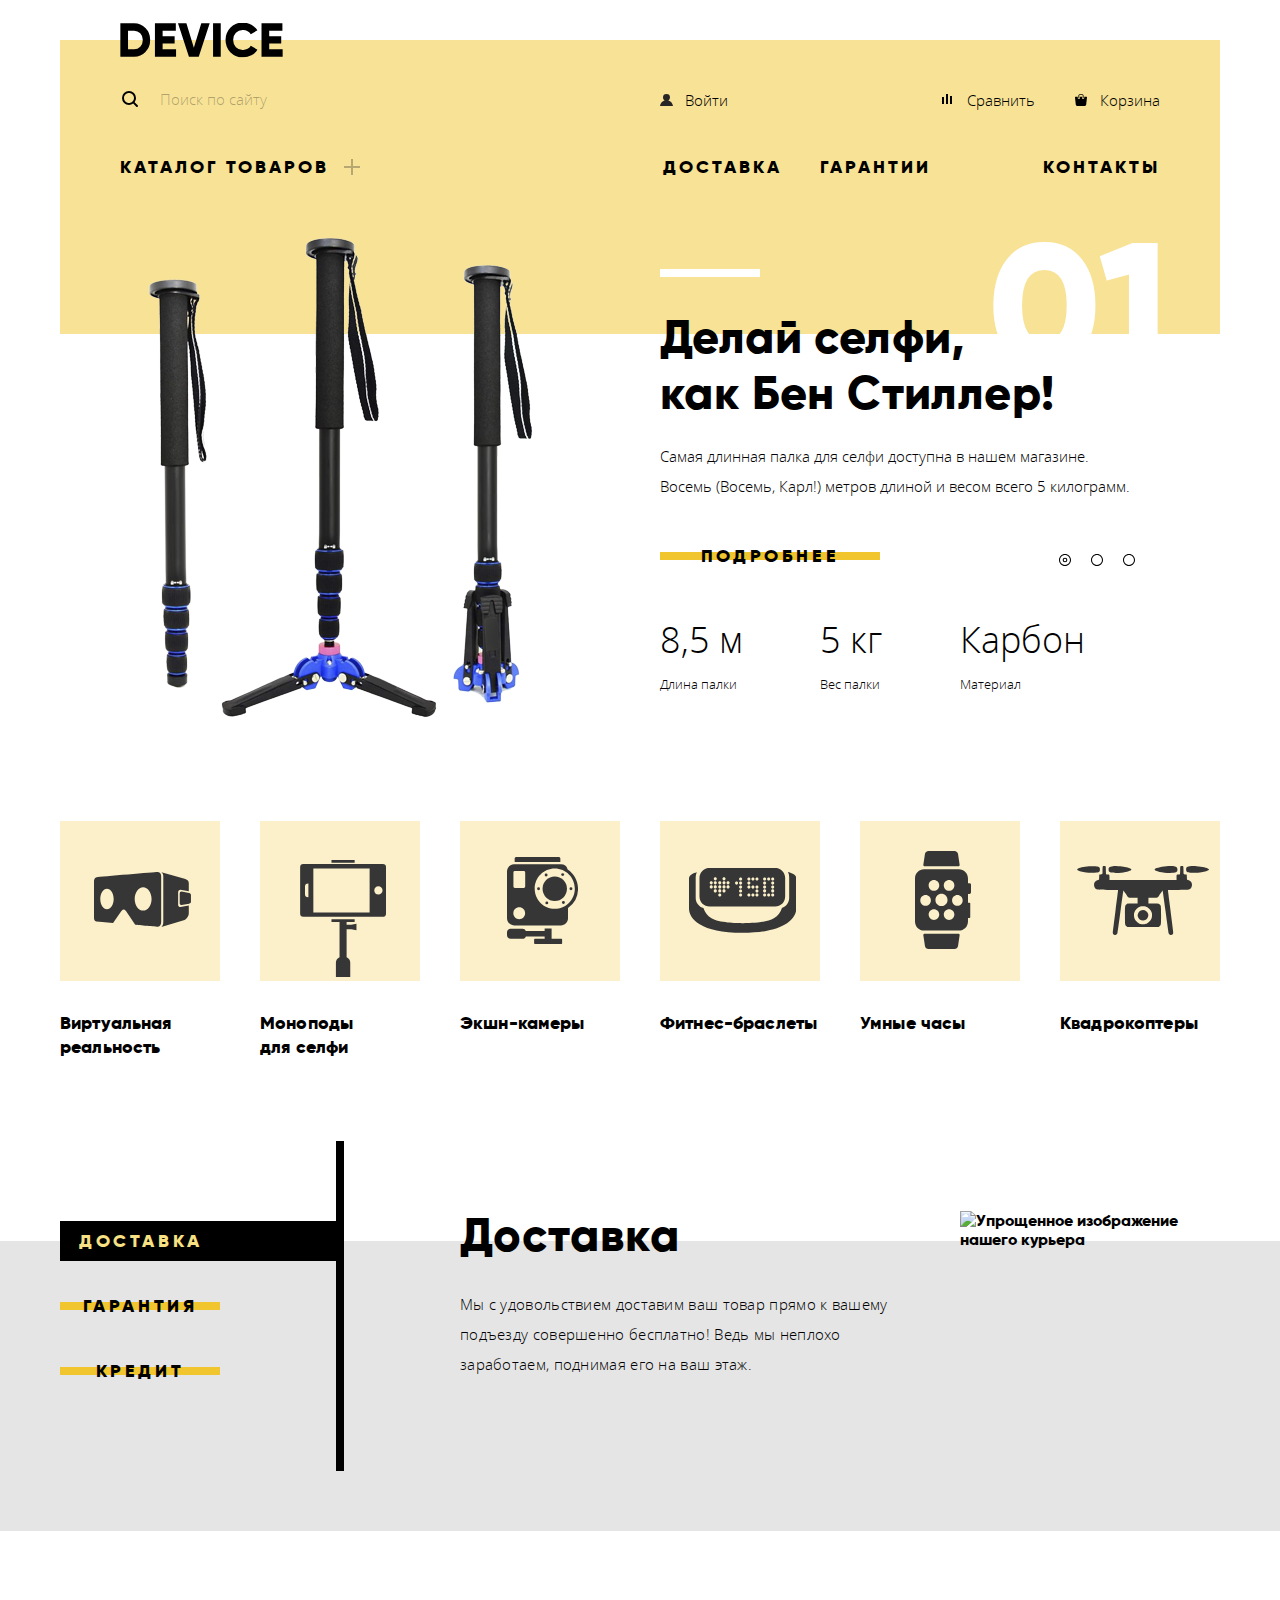
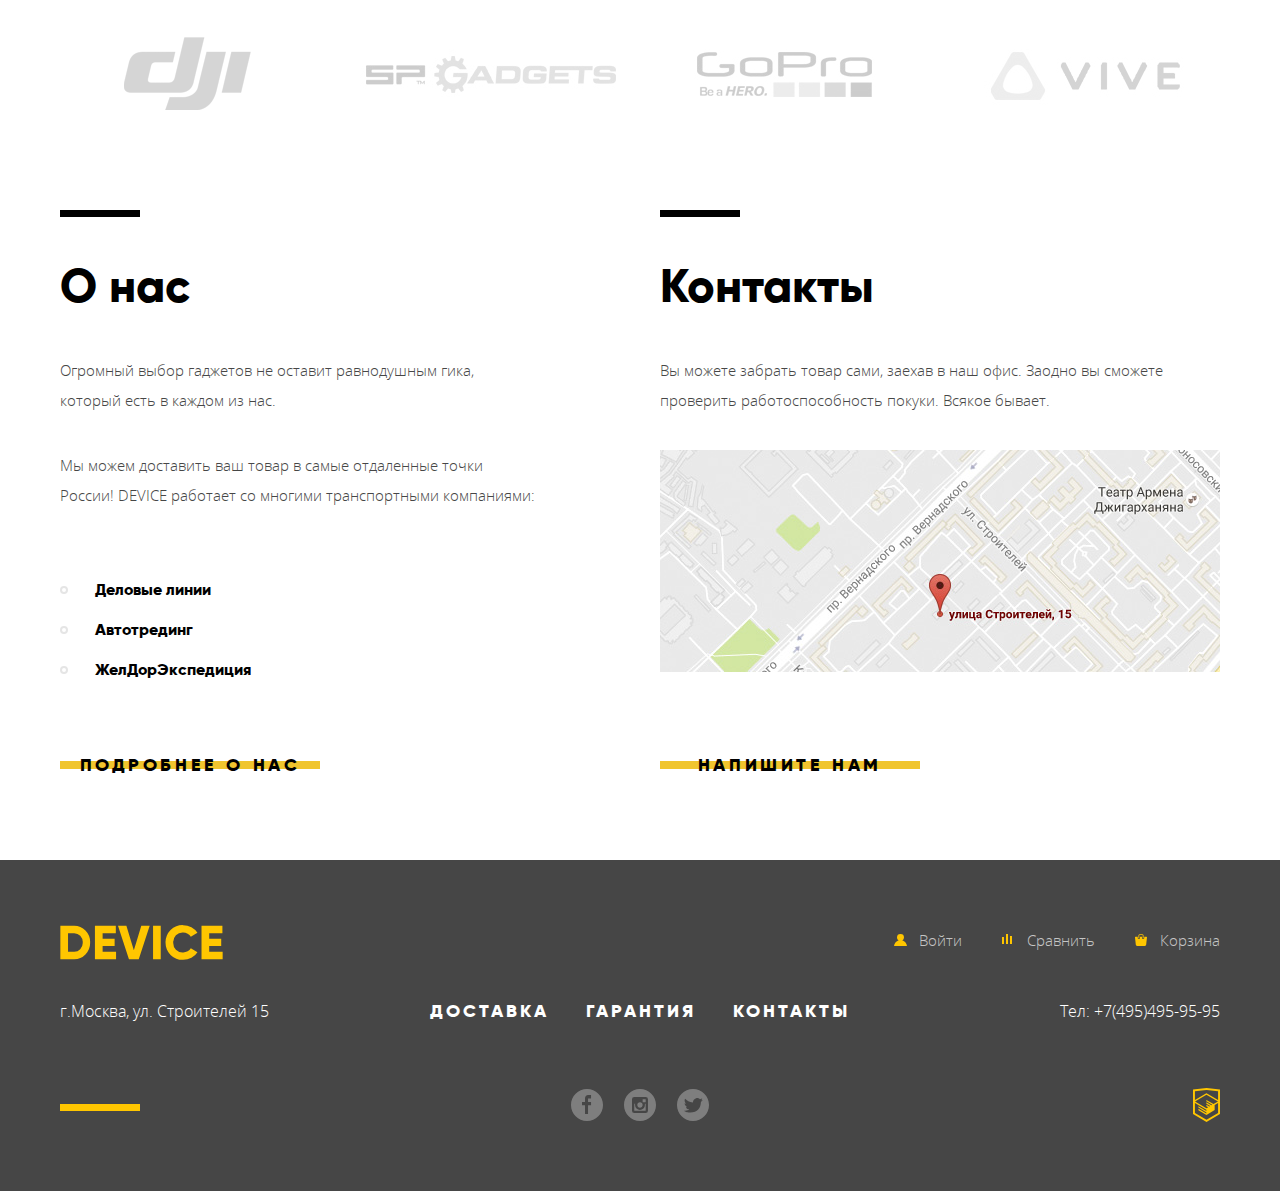
==== index.html @ 6eb1b312 "last version" ====
<!DOCTYPE html>
<html lang="ru">
<head>
	<link rel="stylesheet" type="text/css" href="css/styles.css">


	<meta charset="utf-8">
	<title>Магазин гаджетов DEVICE</title>

</head>
<body>
<header class="header">
  <div class="wrapper">
	  <div class="header__container">
		<div class="wrapper__inner">
		  <div class="logo header__logo"><a class="logo__link" href="index.html"><img src="img/decorative/logo-device.svg" width="163" height="35" alt="Логотип компании Device"></a></div>

		  <div class="header__top">
			  <form class="header__searcher search" action="https://echo.htmlacademy.ru/" method="get">
				<label for="header-searcher" class="visually-hidden search__label">Введите текст запроса</label>			
				<input class="search__field" type="search" id="header-searcher" name="header-searcher" placeholder="Поиск по сайту">	
				<button class="search__button-search" type="submit" aria-label="Поиск по сайту">Найти</button>
			  </form>
			  <ul class="header__user-menu user-menu">
				<li class="user-menu__item user-menu__item--signin"><a class="user-menu__link user-menu__link--signin" href="inner.html">Войти</a></li>
				<li class="user-menu__item user-menu__item--compare"><a class="user-menu__link user-menu__link--compare" href="">Сравнить</a></li>
				<li class="user-menu__item user-menu__item--cart"><a class="user-menu__link user-menu__link--cart" href="">Корзина</a></li>
			  </ul>		
		  </div>
		  <div class="header-menu">
			  <ul class="header-menu-list">
				<li class="header-menu__item header-menu__item--catalog dropdown"><a class="header-menu__link" href="">Каталог товаров</a>
				  <ul class="dropdown__menu">
					<li class="dropdown__item"><a class="dropdown__link" href="#">Виртуальная реальность</a></li>
					<li class="dropdown__item"><a class="dropdown__link" href="#">Фитнес-браслеты</a></li>
					<li class="dropdown__item"><a class="dropdown__link" href="#">Квадрокоптеры</a></li>
					<li class="dropdown__item"><a class="dropdown__link" href="monopods.html">Моноподы для селфи</a></li>
					<li class="dropdown__item"><a class="dropdown__link" href="#">Умные часы</a></li>
					<li class="dropdown__item"><a class="dropdown__link" href="#">Экшн-камеры</a></li>
				  </ul>
				</li>
				<li class="header-menu__item header-menu__item--delivery"><a class="header-menu__link" href="">Доставка</a></li>
				<li class="header-menu__item header-menu__item--warranty"><a class="header-menu__link" href="">Гарантии</a></li>
				<li class="header-menu__item header-menu__item--contacts"><a class="header-menu__link" href="">Контакты</a></li>		
			  </ul>
		  </div>
		</div>
	  </div>
  </div>
</header>
<main>
  <section class="promo">
      <h2 class="visually-hidden">Промо-слайды</h2>
    	<div class="wrapper">
      	  <div class="promo__slider slider">
			<input class="visually-hidden" type="radio" id="product-1" name="products" checked>
			<input class="visually-hidden" type="radio" id="product-2" name="products">
			<input class="visually-hidden" type="radio" id="product-3" name="products">
        	  <div class="slider__list">
          		<div class="slider__item" id="slide-1">
           		  <div class="slider__item-img">
              		<img src="img/content/slider/slider-1.png" alt="Черная селфи-палака длиной 8 метров"  width="384px" height="486px">
  				  </div>
              	  <div class="slider__item-content">
                	<h3 class="slider__item-header">Делай селфи,<br>как Бен Стиллер!</h3>
                  	<p class="slider__item-text">Самая длинная палка для селфи доступна в нашем магазине.<br>
  					Восемь (Восемь, Карл!) метров длиной и весом всего 5 килограмм.</p>
                    <a href="#" class="slider__item-btn btn">Подробнее</a>
                    <div class="slider__item-table table">
                      <p class="table__column">
                        <span class="table__value">8,5 м</span>
                        <span class="table__name">Длина палки</span>
                      </p>
			          <p class="table__column ">
			            <span class="table__value">5 кг</span>
			            <span class="table__name">Вес палки</span>
			          </p>
			          <p class="table__column ">
			            <span class="table__value">Карбон</span>
			            <span class="table__name">Материал</span>
			          </p>
                    </div>
              	  </div>
            	</div>
			    <div class="slider__item" id="slide-2">
			      <div class="slider__item-img">
			        <img src="img/content/slider/slider-2.png" alt="Мотивирующие фитнес-браслеты" width="345px" height="485px">
			  	  </div>
			      <div class="slider__item-content">
			        <h3 class="slider__item-header">Худеем<br/>правильно!</h3>
			        <p class="slider__item-text">Мотивирующие фитнес-браслеты помогут найти в себе силы не пропускать занятия и соблюдать диету.</p>
			        <a href="#" class="slider__item-btn btn">Подробнее</a>
			        <div class="slider__item-table table">
			          <p class="table__column">
			            <span class="table__value">48 часов</span>
			            <span class="table__name">Без подзарядки</span>
			          </p>
			        </div>
			      </div>
			    </div>
				<div class="slider__item" id="slide-3">
			      <div class="slider__item-img">
			        <img src="img/content/slider/slider-3.png" alt="Квадрокоптер"  width="560px" height="400px">
			  	  </div>
			      <div class="slider__item-content">
			        <h3 class="slider__item-header">Порхает как бабочка,<br>жалит как пчела!</h3>
			        <p class="slider__item-text">Этот обычный, на первый взгляд, квадрокоптер оснащён мощным лазером, замаскированным под стандартную камеру.</p>
			        <a href="#" class="slider__item-btn btn">Подробнее</a>
			        <div class="slider__item-table table">
			          <p class="table__column">
			            <span class="table__value">800 м</span>
			            <span class="table__name">Дальность полета</span>
			          </p>
			          <p class="table__column ">
			            <span class="table__value">50 м</span>
			            <span class="table__name">Радиус поражения</span>
			           </p>
			        </div>
			      </div>
			    </div>
              </div>
		      <div class="slider__controls">
		        <label for="product-1" class="slider__controls-item"></label>
		        <label for="product-2" class="slider__controls-item"></label>
		        <label for="product-3" class="slider__controls-item"></label>
		      </div>
          </div>
        </div>
  </section>
  <h1 class="visually-hidden">Интернет-магазин гаджетов Device</h1>
  <section class="assortment">
	  <h2 class="visually-hidden">Разделы каталога </h2>
		<nav class="wrapper">
		  <ul class="assortment__list"> 
			<li class="assortment__item"><a class="assortment__link assortment__link--vr" href="#">Виртуальная<br>реальность</a></li>
			<li class="assortment__item"><a class="assortment__link assortment__link--monopods" href="monopods.html">Моноподы<br>для селфи</a></li>
			<li class="assortment__item"><a class="assortment__link assortment__link--actioncams" href="#">Экшн-камеры</a></li>
			<li class="assortment__item"><a class="assortment__link assortment__link--bracelets" href="#">Фитнес-браслеты</a></li>
			<li class="assortment__item"><a class="assortment__link assortment__link--clocks" href="#">Умные часы</a></li>
			<li class="assortment__item"><a class="assortment__link assortment__link--copters" href="#">Квадрокоптеры</a></li>
		  </ul>
		</nav>
  </section>

  <section class="opportunities">
    <div class="wrapper">
      <div class="opportunities__container">
        <div class="opportunities__banners banner">
        	<input type="radio" class="visually-hidden" id="banner-1" name="banners" checked>
        	<input type="radio" class="visually-hidden" id="banner-2" name="banners" >
        	<input type="radio" class="visually-hidden" id="banner-3" name="banners" >

			
			<div class="banner__list">
			  <div class="banner__item" id="tab-1">
		          <div class="banner__content">
		            <h3 class="banner__title">Доставка</h3>
		            <p class="banner__text">Мы с удовольствием доставим ваш товар прямо к вашему подъезду совершенно бесплатно! Ведь мы неплохо заработаем, поднимая его на ваш этаж.</p>
		            </div>
		          <div class="banner__img">
		            <img src="../859969-device-24/img/decorative/delivery.svg" alt="Упрощенное изображение нашего курьера">
		          </div>
		      </div>
	          <div class="banner__item" id="tab-2">
		          <div class="banner__content">
		            <h3 class="banner__title">Гарантия</h3>
		            <p class="banner__text">Если из-за возгорания купленного у нас товара у вас сгорит дом - не переживайте, мы выдадим вам новый. Товар, не дом, конечно же.</p>
		            </div>
		          <div class="banner__img">
		            <img src="../859969-device-24/img/decorative/warranty.svg" alt="Инвентарь для ремонта">
		          </div>	
		      </div>
		      <div class="banner__item" id="tab-3">
		          <div class="banner__content">
		            <h3 class="banner__title">Кредит</h3>
		            <p class="banner__text">Залезть в долговую яму стало проще! Кредитные консультанты подберут для вас наиболее выгодные условия кредита. Выгодные для нашего банка, разумеется.</p>
		            </div>
		          <div class="banner__img">
		            <img src="../859969-device-24/img/decorative/credit.svg" alt="Кредит осилит просящий">
		          </div>	
		      </div>
			</div>
	        
	        <div class="banner__controls">
	          <label for="banner-1" class="banner__control-item btn">Доставка</label>
	          <label for="banner-2" class="banner__control-item btn">Гарантия</label>
	          <label for="banner-3" class="banner__control-item btn">Кредит</label>
	        </div>
	        
        </div>
      </div>
    </div>
  </section>
  <section class="clients">
	  <h2 class="visually-hidden">Наши клиенты</h2>
		<nav class="wrapper">
		  <ul class="clients__list">
			<li class="clients__item">
			  <a class="clients__link"  href="https://www.dji.com/ru">
				<img src="img/clients/dji_logo.png" width="260" height="100" alt="Компания DJI">
			  </a>
			</li>
			<li class="clients__item">
			  <a class="clients__link" href="www.sp-gadgets.com/">
				<img src="img/clients/spg_logo.png" width="260" height="100" alt="Компания SP Gadgets">
			  </a>
			</li>
			<li class="clients__item">
			  <a class="clients__link" href="https://gopro.com/">
				<img src="img/clients/gopro_logo.png" width="260" height="100" alt="Компания GoPro">
			  </a>
			</li>
			<li class="clients__item">
			  <a class="clients__link" href="https://www.vive.com/ru/">
				<img src="img/clients/vive_logo.png" width="260" height="100" alt="Компания Vive">
			  </a>
			</li>
		  </ul>
		</nav>
  </section>

  <section class="about">
	  <h2 class="visually-hidden">Информация про магазин DEVICE</h2>
		<div class="wrapper">
		  <div class="about__info">
			<section class="about__column">
			  <h3 class="about__title">О нас</h3>
				<p class="about__text">Огромный выбор гаджетов не оставит равнодушным гика,</br> который есть в каждом из нас.</p>
				<p class="about__text">Мы можем доставить ваш товар в самые отдаленные точки</br> России! DEVICE работает со многими транспортными компаниями:</p>
				<ul class="about__delivery delivery">
				  <li class="delivery__item"><a class="delivery__link"  href="https://www.dellin.ru/">Деловые линии</a></li>
				  <li class="delivery__item"><a class="delivery__link" href="ae5000.ru/">Автотрединг</a></li>
				  <li class="delivery__item"><a class="delivery__link"  href="https://www.jde.ru/">ЖелДорЭкспедиция</a></li>
				</ul>
				<a href="" class="about__btn btn">Подробнее о нас</a>
			</section>

			<section class="about__column">
			  <h3 class="about__title">Контакты</h3>
			  <p class="about__text">Вы можете забрать товар сами, заехав в наш офис. Заодно вы сможете проверить работоспособность покуки. Всякое бывает.</p>
				<img class="about__map" src="img/content/map.jpg" alt="Как до нас добраться">
			  <button type="button" class="about__btn btn about__btn--popup">Напишите нам</button>
			</section>					
		  </div>				
		</div>
  </section>
</main>
<footer class="footer">
  <div class="wrapper">
   	<div class="footer__container">
   	  <div class="footer__top">
		<div class="logo footer__logo"><a class="logo__link" href="index.html"><img src="img/decorative/logo-device-footer.svg" width="163" height="35" alt="Логотип компании Device"></a>
		</div>
		<ul class="footer__user-menu user-menu">
		  <li class="user-menu__item user-menu__item--signin"><a class="user-menu__link user-menu__link--signin" href="inner.html">Войти</a></li>
		  <li class="user-menu__item user-menu__item--compare"><a class="user-menu__link user-menu__link--compare" href="">Сравнить</a></li>
		  <li class="user-menu__item user-menu__item--cart"><a class="user-menu__link user-menu__link--cart" href="">Корзина</a></li>
		</ul>
	  </div>
	  <div class="footer__middle">
		<address class="footer__address">г.Москва, ул. Строителей 15</address>
		<ul class="footer-menu">
		  <li class="footer-menu__item">
			<a class="footer-menu__link" href="#">Доставка</a>
	      </li>
		  <li class="footer-menu__item">
			<a class="footer-menu__link" href="#">Гарантия</a>
		  </li>
		  <li class="footer-menu__item">
			<a class="footer-menu__link" href="#">Контакты</a>
		  </li>
		</ul>
		<a class="footer__tel" href="tel:+7(495)4959595">Тел: +7(495)495-95-95</a>
	  </div>
	  <div class="footer__links">
		<ul class="footer__social social">
		  <li class="social__item">
		  	<a class="social__link" href="#" aria-label="Device на Facebook">
		  	  <img src="img/links/fb.svg" alt="">
		  	</a>
		  </li>
		  <li class="social__item">
		  	<a class="social__link" href="#" aria-label="Device в Instagram">
		  	  <img src="img/links/instagram.svg" alt="">
		  	</a>
		  </li>
		  <li class="social__item">
		  	<a class="social__link" href="#" aria-label="Device в Twitter">
		      <img src="img/links/twitter.svg" alt="">
		    </a>
		  </li>
		</ul>
		<a class="footer__copyright" href="https://htmlacademy.ru/intensive/htmlcss" aria-label="Сайт разработан HTML Academy">
		  <img src="img/links/logo-html.svg">
		</a>
	  </div>
   	</div>
  </div>
</footer>
	<section class="modal modal__feedback" id="modal-feedback">
	  <h3 class="visually-hidden">Форма обратной связи</h3>
	  <button type="button" class="modal__btn-exit" tabindex="0">Закрыть</button>
		<form class="feedback__form form" action="https://echo.htmlacademy.ru/" method="post">
		  <fieldset class="form__userinfo">
			<div class="userinfo__wrapper">
			  <legend class="visually-hidden">Данные о пользователе</legend>
			  <div class="form__userinfo-item">
				<label for="username" class="form__field-title">Ваше имя:</label>
				  <input type="text" name="username" id="username" class="form__field form__field--username" placeholder="Имя Фамилия" tabindex="0">						
			  </div>
			  <div class="form__userinfo-item">
				<label for="usermail" class="form__field-title ">Ваш email:</label>
				<input type="email" name="usermail" id="usermail" class="form__field form__field--usermail" placeholder="email@example.com" tabindex="0">
			  </div>
			</div>					
		  </fieldset>
		  <fieldset class="form__usermessage">
			<legend class="visually-hidden">Что вас интересует?</legend>
			 <label for="usermessage" class="form__field-title">Текст письма:</label>
				<textarea name="usermessage" id="usermessage"  class="form__field form__field--usermessage" cols="100" rows="10" placeholder="В свободной форме" tabindex="0"></textarea>
		  </fieldset>
		  <button type="submit" class="modal__form-btn btn">Отправить</button>			
		</form>
	</section>
	<section class="modal modal__map map" id="modal-map">
	  <h3 class="visually-hidden">Как до нас добраться</h3>
		<button type="button" class="modal__btn-exit">Закрыть</button>
	</section>


<script src="https://api-maps.yandex.ru/2.1/?apikey=e65a5941-ff7f-4ba8-8c4b-619608518509&lang=ru_RU" type="text/javascript">
</script>

<script src="js/device.js"></script>

</body>
</html>
---- css/styles.css ----
@font-face {
    font-family: GilroyExtraBold;
    src: url("../fonts/gilroyextrabold.woff2") format("woff2"),
         url("../fonts/gilroyextrabold.woff") format("woff");
    font-style: normal;
    font-weight: normal;

}

@font-face {
    font-family: OpenSansLight;
    src: url("../fonts/opensanslight.woff2") format("woff2"),
         url("../fonts/opensanslight.woff") format("woff");
    font-style: normal;
    font-weight: normal;
}




body {
	margin: 0;
	padding: 0;
	background-color: #ffffff;
	font-family: GilroyExtraBold;
}

.visually-hidden {
  	position: absolute;
	  clip: rect(0 0 0 0);
	  width: 1px;
	  height: 1px;
	  margin: -1px;
}

* {
	-webkit-box-sizing: border-box;
	        box-sizing: border-box;
}

p {
	margin: 0;
}

a {
  text-decoration: none;
}

ul {
	margin: 0;
	list-style: none;
	padding-left: 0;
}


fieldset {
	border: none;
	margin: 0;
	padding: 0;
}

h1 {
	font-size: 47px;
	line-height: 48px;
	margin: 0;
}

h3 {
	margin: 0;
}

/*for ie*/
textarea {
	overflow: auto;
}
















/*для кнопки*/







.modal label {
	font-size: 18px;
	line-height: 24px;
}





/*разметка сетки*/



.wrapper {
	width: 1160px;

	margin-left: auto;
	margin-right: auto;
}


/*хедэр*/

.wrapper__inner {
	padding-left: 60px;
	padding-right: 60px;
}

.header__container {
	background-color: rgb(247,226,150);
	margin-top: 40px;

	padding-bottom: 55px;
}

.header__logo {
	height: 35px;
	-webkit-transform: translateY(-50%);
	        -ms-transform: translateY(-50%);
	    transform: translateY(-50%);


	/*убрал по пиксельперф*/
	/*margin-bottom: 18px*/
}

/*одинаковое поведение в хедере и футере, 
не стал задавать отдельно стили для эффектов на лого*/
.logo__link:hover,
.logo__link:focus {
	opacity: 0.6;
}

.logo__link:active {
	opacity: 0.3;
}



.header__top {

	/*убрал по пиксельперф*/
	margin-bottom: 30px;
	/*margin-bottom: 50px;*/
	display: -webkit-box;
	display: -ms-flexbox;
	display: flex;
	-webkit-box-pack: start;
	    -ms-flex-pack: start;
	        justify-content: start;
	-webkit-box-align: center;
	    -ms-flex-align: center;
	        align-items: center;
}

.header__searcher {
	margin-right: auto;
	display: -webkit-box;
	display: -ms-flexbox;
	display: flex;
	-webkit-box-align: center;
	    -ms-flex-align: center;
	        align-items: center;
	width: 440px;
	margin-right: 100px;
	position: relative;
}

.header__searcher::before {
	position: absolute;
	
	content: "";
	left: 2px;
	top: 16px;
	width: 20px;
	height: 16px;
	
	background-image: url(../img/interface/search.svg);
	background-repeat: no-repeat;
}


.search__field {
	width: 360px;
	/*width: 100%;*/
	padding-left: 40px; 
	border: none;
	border-bottom: 2px solid transparent;
	outline: none;
	background-color: transparent;
	height: 50px;

	font-family: OpenSansLight;
	font-size: 15px;
	line-height: 30px;
	color: #000;
}

.search__field:focus {
	border-bottom-color: #000;
}

.search__field::-webkit-input-placeholder {
	font-family: OpenSansLight;
	font-size: 15px;
	color: rgba(0,0,0,0.3);
}

.search__field:-ms-input-placeholder {
	font-family: OpenSansLight;
	font-size: 15px;
	color: rgba(0,0,0,0.3);
}

.search__field::-ms-input-placeholder {
	font-family: OpenSansLight;
	font-size: 15px;
	color: rgba(0,0,0,0.3);
}

.search__field::placeholder {
	font-family: OpenSansLight;
	font-size: 15px;
	color: rgba(0,0,0,0.3);
}


.header__searcher:hover .search__field::-webkit-input-placeholder {
	color: rgba(0,0,0,0.6);
}


.header__searcher:hover .search__field:-ms-input-placeholder {
	color: rgba(0,0,0,0.6);
}


.header__searcher:hover .search__field::-ms-input-placeholder {
	color: rgba(0,0,0,0.6);
}


.header__searcher:hover .search__field::placeholder {
	color: rgba(0,0,0,0.6);
}

.search__field:focus ~ .search__button-search {
	display: block;
}

.search__button-search {
	font-family: OpenSansLight;
/*	letter-spacing: 0;*/
	font-size: 15px;
	line-height: 30px;
	width: 85px;
	text-align: center;
	height: 49px;
	-webkit-box-sizing: border-box;
	        box-sizing: border-box;

	/*padding-left: 17px;
	padding-right: 17px;*/

	border: 2px solid #000;
	margin-left: auto;

	display: none;
}


.search__button-search:hover,
.search__button-search:focus {
	background-color: #000;
	color: #fff;
}

.search__button-search:active {
	color: rgba(255,255,255,0.3);
	display: block;
}



/*юзер меню*/

.header__user-menu {
	
	width: 500px;
	display: -webkit-box;
	display: -ms-flexbox;
	display: flex;

	-webkit-box-pack: start;

	    -ms-flex-pack: start;

	        justify-content: flex-start;
	/*-webkit-box-pack: end;
	    -ms-flex-pack: end;
	        justify-content: flex-end;*/
}

.user-menu__item + .user-menu__item {
	margin-left: 40px
}

.header__user-menu .user-menu__item--signin {
	margin-right: auto;
}

.user-menu__link {
	font-family: OpenSansLight;
	font-size: 15px;
	line-height: 30px;
	position: relative;

	/*уюрал по пиксперф*/

	padding-left: 25px;
	/*padding-left: 27px;*/
}

.user-menu__link--signout {
	opacity: 0.3;
	
}



.user-menu__link::before {
	position: absolute;
	
	content: "";
	width: 13px;
	height: 12px;
	left: 0;

	top: 50%;
	-webkit-transform: translateY(-50%);
	        -ms-transform: translateY(-50%);
	    transform: translateY(-50%);
	background-repeat: no-repeat
}

.user-menu__link--signin::before {
	background-image: url(../img/interface/user.svg);
}

.user-menu__link--compare::before {
	background-image: url(../img/interface/compare.svg);
}

.user-menu__link--cart::before {
	background-image: url(../img/interface/cart.svg);
}

.header__user-menu .user-menu__link {
	color: rgb(0,0,0);
}

.header__user-menu .user-menu__link:hover,
.header__user-menu .user-menu__link:focus {
	color: rgba(0, 0, 0, 0.6);
}

.header__user-menu .user-menu__link:active {
	color: rgba(0, 0, 0, 0.3)
}

.header__user-menu .user-menu__link:hover::before,
.header__user-menu .user-menu__link:focus::before {
	opacity: 0.6;
}

.header__user-menu .user-menu__link:active::before {
	opacity: 0.3;
}


/*блок основного меню в хэдере*/

.header-menu-list {
	display: -webkit-box;
	display: -ms-flexbox;
	display: flex;
	-webkit-box-pack: start;

	    -ms-flex-pack: start;

	        justify-content: flex-start;
	/*-webkit-box-pack: end;
	    -ms-flex-pack: end;
	        justify-content: flex-end;*/
	position: relative;

}

.header-menu__item {
	margin-left: 38px;

}

.header-menu__item--contacts{
  	margin-left: 112px;
}

.header-menu__item--catalog {
	width: 240px;

	margin-left: 0;
  	margin-right: auto;
}


.header-menu__item--catalog .header-menu__link {
	display: block;
	width: 100%;
	position: relative;
	text-align: left;
}

.header-menu__link {
	font-family: GilroyExtraBold;
	color: #000000;
	font-size: 18px;
	line-height: 24px;
	text-transform: uppercase;
	letter-spacing: 3px;
}

.header-menu__link:hover,
.header-menu__link:focus {
	color: rgba(0,0,0,0.6)
}

.header-menu__link:active {
	color: rgba(0,0,0,0.3);
}



.header-menu__item--catalog .header-menu__link::after {
	position: absolute;
	content: "";
	width: 24px;
	height: 16px;

	right: -8px;
	top: 50%;
	-webkit-transform: translateY(-50%);
	        -ms-transform: translateY(-50%);
	    transform: translateY(-50%);
	opacity: 0.3;

	background-image: url(../img/interface/plus.svg);
	background-repeat: no-repeat;

	opacity: 0.3;
}


/*дропдаун*/

.dropdown__menu {
	position: absolute;
	left: -60px;
	right: -60px;

	padding-left: 60px;
	padding-right: 440px;
	padding-top: 20px;
	padding-bottom: 30px;

	background-color: rgb(247,226,150);

	display: none;
	-webkit-box-orient: horizontal;
	-webkit-box-direction: normal;
	    -ms-flex-direction: row;
	        flex-direction: row;
	-ms-flex-wrap: wrap;
	    flex-wrap: wrap;
	-ms-flex-line-pack: justify;
	    align-content: space-between;

	z-index: 2;
}

.dropdown__item {
	width: 200px;
}

.dropdown__item:nth-child(3n+1){
  	width: 240px;
}
.dropdown__item:last-child {
  	width: 240px;
}

.dropdown:hover .dropdown__menu {
 	display: -webkit-box;
 	display: -ms-flexbox;
 	display: flex;
}


.dropdown__link  {
	text-transform: none;
	font-family: OpenSansLight;
	font-size: 15px;
	line-height: 36px;
	color: #000000;
	letter-spacing: 0px;

	display: block;
}

.dropdown__link:hover,
.dropdown__link:focus {
	color: rgba(0,0,0,0.6)
}

.dropdown__link:active {
	color: rgba(0,0,0,0.3);
}



/*слайдер с товарами*/
.promo {
 	margin-bottom: 95px;
}

.slider{
  	position: relative;
  	height: 492px;
}

.slider__list{
  	counter-reset: slides;
}

.slider__item {
	display: -webkit-box;
	display: -ms-flexbox;
	display: flex;
	-webkit-box-orient: horizontal;
	-webkit-box-direction: normal;
	    -ms-flex-direction: row;
	        flex-direction: row;
	-ms-flex-wrap: nowrap;
	    flex-wrap: nowrap;
	-webkit-box-pack: justify;
	    -ms-flex-pack: justify;
	        justify-content: space-between;
	padding-right: 60px;
	background: -webkit-linear-gradient(top, rgb(247,226,150) 0%, rgb(247,226,150) 100px,#fff 100px,#fff 100%);
	background: -o-linear-gradient(top, rgb(247,226,150) 0%, rgb(247,226,150) 100px,#fff 100px,#fff 100%);
	background: linear-gradient(to bottom, rgb(247,226,150) 0%, rgb(247,226,150) 100px,#fff 100px,#fff 100%);
	position: absolute;
	opacity: 0;
	visibility: hidden;
	left: 0;
	top: 0;
	width: 100%;
	height: 100%;
 }

.slider__item-img {
    width: 560px;
    text-align: center;
}

.slider__item-img [alt="Квадрокоптер"] {
	padding-top: 60px;
	padding-left: 35px;
}

.slider__item-content {
    display: -webkit-box;
    display: -ms-flexbox;
    display: flex;
	-webkit-box-orient: vertical;
	-webkit-box-direction: normal;
	    -ms-flex-direction: column;
	        flex-direction: column;
    margin-top: 75px;
	width: 500px;
}

.slider__item-header {
	font-size: 47px;
	line-height: 56px;
	letter-spacing: 0.4px;
	margin-bottom: 20px;
    position: relative;
    z-index: 1;
}

.slider__item-header::before {
	position: absolute;
	content: "";
	width: 100px;
	height: 8px;
	background-color: rgb(255,255,255);
	left: 0;
	top: -40px;
}

.slider__item-header::after{
    position: absolute;
	font-size: 179px;
	color: rgb(255,255,255);
	right: -10px;
	top: -30px;
    z-index: -1;
    counter-increment: slides;
    content: "0" counter(slides);
}

.slider__item-text {
	font-family: OpenSansLight;
	font-size: 15px;
	line-height: 30px;
	margin-bottom: 35px;
}

.slider__item-btn{
    width: 220px;
    margin-bottom: 40px;
}

.slider__item-table {
	font-family: OpenSansLight;
	letter-spacing: 0;
	display: -webkit-box;
	display: -ms-flexbox;
	display: flex;
	-webkit-box-pack: start;
	    -ms-flex-pack: start;
	        justify-content: flex-start;
}

.table__column {
	display: -webkit-box;
	display: -ms-flexbox;
	display: flex;
	-webkit-box-orient: vertical;
	-webkit-box-direction: normal;
	    -ms-flex-direction: column;
	        flex-direction: column;
    width: 160px;
}

.table__column:nth-child(2){
    width: 140px;
}

.table__name {
	font-size: 13px;
	line-height: 20px;
}

.table__value {
	font-size: 36px;
	line-height: 48px;
	margin-bottom: 10px;
}

.slider__controls{
    position: absolute;
    right: 85px;
    bottom: 160px;
    display: -webkit-box;
    display: -ms-flexbox;
    display: flex;
}

.slider__controls-item{
    font-size: 0;
	width: 12px;
	height: 12px;
  	background-image: url(../img/interface/slider-button-empty.svg);
  	background-repeat: no-repeat;

  	cursor: pointer;
}

.slider__controls-item + .slider__controls-item{
  	margin-left: 20px;
}

#product-1:checked ~ .slider__list #slide-1,
#product-2:checked ~ .slider__list #slide-2,
#product-3:checked ~ .slider__list #slide-3{
  	opacity: 1;
 	visibility: visible;

}

#product-1:checked ~ .slider__controls [for="product-1"],
#product-2:checked ~ .slider__controls [for="product-2"],
#product-3:checked ~ .slider__controls [for="product-3"] {
	background-image: url(../img/interface/slider-button2.svg);
}





/*Секция ассортимент*/

.assortment {
	margin-bottom: 80px;
}

.assortment__list {
	display: -webkit-box;
	display: -ms-flexbox;
	display: flex;
	-webkit-box-pack: justify;
	    -ms-flex-pack: justify;
	        justify-content: space-between;
}

.assortment__item {
	width: 160px;
	height: 240px;
}

.assortment__link {
	display: block;
	font-family: GilroyExtraBold;
	font-size: 18px;
	line-height: 24px;
	letter-spacing: 0.15px;
	color: #000000;
}

.assortment__link:active {
	color: rgba(0, 0, 0, 0.3);
}

.assortment__link::before {
	content: "";
	display: block;
	height: 160px;
	margin-bottom: 30px;

	background-color: rgba(247,226,150,0.5);
}

.assortment__link::after {
	content: "";
	display: block;
	height: 160px;
	margin-top: -215px;
	margin-left: 5px;

	background-position: 50% 50%;
	background-repeat: no-repeat;
}

.assortment__link--vr::after {
	margin-top: -240px;
	background-image: url(../img/main-catalog/popular-1.svg);
}

.assortment__link--monopods::after {
	margin-top: -240px;
	background-image: url(../img/main-catalog/popular-2.svg);
	background-position: 50% 95%;
}

.assortment__link--actioncams::after {
	background-image: url(../img/main-catalog/popular-3.svg);
}

.assortment__link--bracelets::after {
	background-image: url(../img/main-catalog/popular-4.svg);
}

.assortment__link--clocks::after {
	background-image: url(../img/main-catalog/popular-5.svg);
}

.assortment__link--copters::after {
	background-image: url(../img/main-catalog/popular-6.svg);
}

.assortment__link:hover::before,
.assortment__link:focus::before {
	background-color: rgb(240,197,46);
}

.assortment__link:active::after {
	opacity: 0.3;
}



/*блок возможностей*/

.opportunities {
	background: -webkit-linear-gradient(top, transparent 0%, transparent 100px,#e5e5e5 100px,#e5e5e5 100%);
	background: -o-linear-gradient(top, transparent 0%, transparent 100px,#e5e5e5 100px,#e5e5e5 100%);
	background: linear-gradient(to bottom, transparent 0%, transparent 100px,#e5e5e5 100px,#e5e5e5 100%);
	height: 390px;
	margin-bottom: 94px;
}

.banner__item {
	display: -webkit-box;
	display: -ms-flexbox;
	display: flex;
	width: 760px;
	-webkit-box-orient: horizontal;
	-webkit-box-direction: normal;
	    -ms-flex-direction: row;
	        flex-direction: row;
	-ms-flex-wrap: nowrap;
	    flex-wrap: nowrap;
	-webkit-box-pack: justify;
	    -ms-flex-pack: justify;
	        justify-content: space-between;
	margin-top: 70px;

	position: absolute;
	opacity: 0;
	visibility: hidden;
}

#banner-1:checked ~ .banner__list #tab-1,
#banner-2:checked ~ .banner__list #tab-2,
#banner-3:checked ~ .banner__list #tab-3{
	position: relative;
  	opacity: 1;
 	visibility: visible;

 	-webkit-transition: all ease-in-out 0.5s;

 	-o-transition: all ease-in-out 0.5s;

 	transition: all ease-in-out 0.5s;
}




.banner__title {
	font-size: 47px;
	line-height: 48px;
	letter-spacing: 1px;

	margin-bottom: 30px;
}

.banner__text {
	font-family: OpenSansLight;
	font-size: 15px;
	line-height: 30px;
	letter-spacing: 0.3px;

	width: 440px;

	margin-bottom: 120px;
}

.banner__img {
	width: 260px;
	height: 180px;
	display: -webkit-box;
	display: -ms-flexbox;
	display: flex;
	-ms-flex-pack: distribute;
	    justify-content: space-around;

}

.banner {
	position: relative;
	height: 390px;
	display: -webkit-box;
	display: -ms-flexbox;
	display: flex;
	-webkit-box-pack: end;
	    -ms-flex-pack: end;
	        justify-content: flex-end;
}

.banner__controls {
	position: absolute;
    left: 0;
    top: 0px;
    width: 284px;
    border-right: 8px solid #000;
    padding-top: 70px;
    padding-bottom: 80px;
}

.banner__control-item {
	cursor: pointer;
	width: 160px;
}

.banner__control-item:first-child {
	margin-top: 10px;
}

.banner__control-item + .banner__control-item {
	margin-top: 25px;
}



#banner-1:checked ~ .banner__controls [for="banner-1"],
#banner-2:checked ~ .banner__controls [for="banner-2"],
#banner-3:checked ~ .banner__controls [for="banner-3"] {
	color: #f7e184;
	width: 100%;

}

#banner-1:checked ~ .banner__controls [for="banner-1"]:after,
#banner-2:checked ~ .banner__controls [for="banner-2"]:after,
#banner-3:checked ~ .banner__controls [for="banner-3"]:after {
	background-color: black;
	height: 40px;
}

#banner-1:checked ~ .banner__controls [for="banner-1"] {
	padding-left: 19px;
	text-align: left;
}

#banner-2:checked ~ .banner__controls [for="banner-2"] {
	padding-left: 29px;
	text-align: left;
}

#banner-3:checked ~ .banner__controls [for="banner-3"] {
	padding-left: 42px;
	text-align: left;
}


/*Блок клиенты*/
.clients__list {
	height: 100px;
	/*убрал по пиксельперф*/
	margin-bottom: 85px;
	/*margin-bottom: 93px;*/

	display: -webkit-box;

	display: -ms-flexbox;

	display: flex;
	-webkit-box-pack: justify;
	    -ms-flex-pack: justify;
	        justify-content: space-between;
}

.clients__link {
	-webkit-filter: grayscale(100%) opacity(20%);
	        filter: grayscale(100%) opacity(20%)
}

.clients__link:hover {
	-webkit-filter: none;
	        filter: none;
	-webkit-transition: all ease-in-out 0.3s;
	-o-transition: all ease-in-out 0.3s;
	transition: all ease-in-out 0.3s;
}



/*блок о компании*/

.about {
	margin-bottom: 75px;
}

.about__info {
	display: -webkit-box;
	display: -ms-flexbox;
	display: flex;
/*	убрал по пиксельперф*/
	/*margin: 0 20px;*/
	/*убрал по пиксельперф*/
	-webkit-box-pack: justify;
	    -ms-flex-pack: justify;
	        justify-content: space-between;
}

.about__title {
	font-family: GilroyExtraBold;
	font-size: 47px;
	line-height: 48px;
	color: rgb(0,0,0);

	/*убрал по пиксельперф*/
	margin-bottom: 45px;

	/*margin-bottom: 50px;*/
}

.about__title::before {
	display: block;
	content: "";
	width: 80px;
	height: 7px;
	background-color: rgb(0,0,0);

	margin-bottom: 45px;
}

.about__text {
	font-family: OpenSansLight;
	font-size: 15px;
	line-height: 30px;
	color: #464646;

	margin-bottom: 35px;
}

.about__column {
	width: 560px;
	min-height: 575px;
	position: relative;
}

.about__delivery {
	margin-top: 60px;
}

.delivery__link {
	color: #000000;
	font-size: 16px;
	line-height: 40px;

	padding-left: 35px;
	position: relative;
}

.delivery__link::before {
	position: absolute;
	content: "";
	width: 4px;
	height: 4px;
	border: 2px solid #e5e5e5;
	border-radius: 50% 50%;
/*
	opacity: 0.3;
*/	left: 0;
	top: 50%;
	-webkit-transform: translateY(-50%);
	        -ms-transform: translateY(-50%);
	    transform: translateY(-50%);
}

.about__map {
	cursor: pointer;
}


.delivery__link:active {
	color: rgba(0, 0, 0, 0.3);
}

.about__btn {
	/*вынужден использовать !important для того, чтобы спозиционировать кнопку, для которой прописаны общие стили,
	в самом низу блока только для данного раздела, в других разделах она должна оставаться в потоке*/
	position: absolute !important;
	bottom: 0;
	width: 260px;
}

/*Блок футер*/
.footer {
	background-color: #464646;
}

.footer__container {
/*	убрал по пиксельперф*/
	padding: 65px 0px;
	/*padding: 65px 20px;*/
}


/*верхний подблок в футере*/
.footer__top {
	display: -webkit-box;
	display: -ms-flexbox;
	display: flex;
	-webkit-box-pack: justify;
	    -ms-flex-pack: justify;
	        justify-content: space-between;

/*	убрал по пиксельперф*/
	margin-bottom: 35px;
	/*margin-bottom: 40px;*/
}

.footer__logo {
	width: 200px;
}

.footer__user-menu {
	/*width: 360px;*/
	display: -webkit-box;
	display: -ms-flexbox;
	display: flex;
	-webkit-box-pack: end;
	    -ms-flex-pack: end;
	        justify-content: flex-end;
}


.footer__user-menu .user-menu__link {
	color: rgba(255, 255, 255, 0.7);
}

.footer__user-menu .user-menu__link:hover,
.footer__user-menu .user-menu__link:focus {
	color: rgb(255,255,255);
}

.footer__user-menu .user-menu__link:active {
	color: rgba(255, 255, 255, 0.3);
}

.footer__user-menu .user-menu__link--signin::before {
	background-image: url(../img/interface/footer-user.svg);
}

.footer__user-menu .user-menu__link--compare::before {
	background-image: url(../img/interface/footer-compare.svg);
}

.footer__user-menu .user-menu__link--cart::before {
	background-image: url(../img/interface/footer-cart.svg);
}
.footer__user-menu .user-menu__link:hover::before,
.footer__user-menu .user-menu__link:focus::before {
	opacity: 0.6;
}

.footer__user-menu .user-menu__link:active::before {
	opacity: 0.3;
}



/*средний подблок футера с меню*/
.footer__middle {
	display: -webkit-box;
	display: -ms-flexbox;
	display: flex;
	-webkit-box-pack: justify;
	    -ms-flex-pack: justify;
	        justify-content: space-between;
	-webkit-box-align: center;
	    -ms-flex-align: center;
	        align-items: center;
/*	убрал по пиксельперф*/
	margin-bottom: 65px;
	/*margin-bottom: 70px;*/
}

.footer__address {
	font-style: normal;
	font-family: OpenSansLight;
	color: #ffffff;

	width: 210px;
}

.footer-menu {
/*	убрал по пиксельперф*/
	width: 420px;
	/*width: 440px;*/

	display: -webkit-box;

	display: -ms-flexbox;

	display: flex;
	-webkit-box-pack: justify;
	    -ms-flex-pack: justify;
	        justify-content: space-between;
}

.footer-menu__link {
	color: #ffffff;
	font-family: GilroyExtraBold;
	font-size: 18px;
	line-height: 24px;
	text-transform: uppercase;
	letter-spacing: 3px;
}

.footer-menu__link:hover,
.footer-menu__link:focus {
	color: rgba(255, 255, 255, 0.6);
}

.footer-menu__link:active {
	color: rgba(255, 255, 255, 0.3);
}

.footer__tel {
	font-style: normal;
	font-family: OpenSansLight;
	color: #ffffff;

	width: 210px;
	text-align: right;
}

/*нижний подблок футера с ссылками*/
.footer__links {
	display: -webkit-box;
	display: -ms-flexbox;
	display: flex;
	-webkit-box-pack: justify;
	    -ms-flex-pack: justify;
	        justify-content: space-between;
	-webkit-box-align: center;
	    -ms-flex-align: center;
	        align-items: center;
}

.footer__links::before {
	display: block;
	content: "";
	width: 80px;
	height: 7px;
	background-color: rgb(255,198,0);
}

.footer__social {
	width: 160px;
	display: -webkit-box;
	display: -ms-flexbox;
	display: flex;
	-ms-flex-pack: distribute;
	    justify-content: space-around;
}


.footer__copyright {
	width: 80px;
	text-align: right;
}

.social__link {
	opacity: 0.3;
}

.social__link:active {
	opacity: 0.1;
}

.social__link:hover,
.social__link:focus {
	opacity: 0.6;
}


.footer__copyright:hover,
.footer__copyright:focus {
	opacity: 0.6;
}

.footer__copyright:active {
	opacity: 0.3;
}






/*для страницы моноподс*/

.page-title {
	/*убрал по пиксперф*/
	margin-top: 30px;
	/*margin-top: 44px;*/
	margin-bottom: 25px;
	/*margin-bottom: 44px;*/
	/*добавил*/
	letter-spacing: 0.5px;

}

/*Хлебные крошки*/

.breadcrumbs {
	/*убрал по пиксперф*/
	margin-bottom: 45px;
	/*margin-bottom: 50px;*/
}

/*разметка декоративные элементы для хлебных крошек*/

.breadcrumbs__item {
	display: inline-block;
	/*убрал по пиксперф*/
	padding-right: 30px;
	/*padding-right: 18px;*/
	position: relative;

	/*добавил*/
	padding-left: 10px;
}

.breadcrumbs__item:first-child {
	padding-left: 0px;
}

.breadcrumbs__item:not(.breadcrumbs__current)::before {
	position: absolute;
	content: "";
	width: 4px;
	height: 7px;
	/*убрал по пиксперф*/
	right: 5px;
	/*right: 8px;*/
	top: 50%;
	-webkit-transform: translateY(-50%);
	        -ms-transform: translateY(-50%);
	    transform: translateY(-50%);
	background-image: url(../img/interface/nav-arrow.svg);
	background-repeat: no-repeat;
	background-position: 50% 50%;
}


.breadcrumbs__link,
.breadcrumbs__current {
	font-family: OpenSansLight;
	font-size: 14px;
	line-height: 24px;

	color: rgba(0, 0, 0, 0.3)
}

.breadcrumbs__link:hover,
.breadcrumbs__link:focus {
	color: rgba(0, 0, 0, 0.6)
}

.breadcrumbs__link:active {
	color: rgba(0, 0, 0, 0.1)
}


/*Блок каталога*/

.container {
	display: -webkit-box;
	display: -ms-flexbox;
	display: flex;
}

.catalog__top {
	height: 70px;
	background: -webkit-gradient(linear, left top, right top, from(#d9d9d9),color-stop(50%, #d9d9d9),color-stop(50%, #ebebeb),to(#ebebeb));
	background: -webkit-linear-gradient(left, #d9d9d9 0%,#d9d9d9 50%,#ebebeb 50%,#ebebeb 100%);
	background: -o-linear-gradient(left, #d9d9d9 0%,#d9d9d9 50%,#ebebeb 50%,#ebebeb 100%);
	background: linear-gradient(to right, #d9d9d9 0%,#d9d9d9 50%,#ebebeb 50%,#ebebeb 100%);
}

.catalog__top-left {
	-webkit-box-sizing: border-box;
	        box-sizing: border-box;
	width: 330px;
	background-color: #d9d9d9;
	position: relative;
}

.top-left__title {
	position: absolute;
	top: 50%;
	-webkit-transform: translateY(-50%);
	        -ms-transform: translateY(-50%);
	    transform: translateY(-50%);
	margin-left: 60px;
	text-transform: uppercase;
	font-size: 16px;
	line-height: 24px;
	letter-spacing: 3px;
}

.catalog__top-right {
	height: 70px;
	width: 830px;
	background-color: #ebebeb;

	padding-left: 70px;
	display: -webkit-box;
	display: -ms-flexbox;
	display: flex;
	-webkit-box-align: center;
	    -ms-flex-align: center;
	        align-items: center;
}

.top-right__title {
	display: inline-block;
	width: 160px;
	text-transform: uppercase;
	font-size: 16px;
	line-height: 24px;
	letter-spacing: 3px;
}

.catalog__sorting {
	width: 560px;
	margin-left: auto;
	display: -webkit-inline-box;
	display: -ms-inline-flexbox;
	display: inline-flex;
	-webkit-box-pack: justify;
	    -ms-flex-pack: justify;
	        justify-content: space-between;
}

.sorting__criterion {
	width: 320px;
}


.criterion__name {
	margin-right: 32px;
}

.criterion__name:last-child {
	margin-right: 0;
}


.sorting__direction {
	margin-left: auto;
}

.direction__label + .direction__label {
	margin-left: 18px;
}

.direction__label {
	opacity: 0.3;
}

.direction__label:hover {
	opacity: 0.6;
}

#to-bottom:checked ~ .direction__label[for="to-bottom"],
#to-top:checked ~ .direction__label[for="to-top"] {
	opacity: 1;
}

.filter__submit {
	width: 200px;
}

.criterion__name {
	font-family: OpenSansLight;
	font-size: 14px;
	line-height: 18px; 
	opacity: 0.3;
}

.criterion__name:hover {
	opacity: 0.6;
}

#sorting-price:checked ~ .criterion__name[for="sorting-price"],
#sorting-type:checked ~ .criterion__name[for="sorting-type"],
#sorting-popular:checked ~ .criterion__name[for="sorting-popular"] {
	opacity: 1;
}


.filter__color-list,
.filter__bluetooth-list {
	font-family: OpenSansLight;
	font-size: 14px;
	line-height: 40px;
}





/*описываю чекбоксы*/


.filter__fieldset {
	margin-bottom: 35px;
}

.checkbox__label {
	position: relative;
	padding-left: 39px;
	cursor: pointer;
	display: block;
}

.checkbox__label::before {
	position: absolute;
	content: "";
	width: 25px;
	height: 23px;
	left: -1px;
	top: 50%;
	-webkit-transform: translateY(-50%);
	        -ms-transform: translateY(-50%);
	    transform: translateY(-50%);
	background-image: url(../img/interface/checkbox-off.svg);
	background-repeat: no-repeat;
}

.filter__input:hover + .filter__label::before,
.filter__input:focus + .filter__label::before {
	opacity: 0.6;
}

.filter__input:disabled + .filter__label,
.filter__input:disabled + .filter__label::before,
.filter__input:disabled:active + .filter__label,
.filter__input:disabled:active + .filter__label::before {
	opacity: 0.3;
}

.filter__input:disabled + .filter__label {
	pointer-events: none;
}

.filter__input:active + .filter__label,
.filter__input:active + .filter__label::before {
	opacity: 1;
}


.filter__input--checkbox:checked + .checkbox__label::before,
.filter__input--checkbox:active + .checkbox__label::before  {
	background-image: url(../img/interface/checkbox-on.svg);
}



.radio__label {
	position: relative;
	padding-left: 39px;
	cursor: pointer;
	display: block;
}

.radio__label::before {
	position: absolute;
	content: "";
	width: 26px;
	height: 26px;
	left: -1px;
	top: 50%;
	-webkit-transform: translateY(-50%);
	        -ms-transform: translateY(-50%);
	    transform: translateY(-50%);
	background-image: url(../img/interface/radio-off.svg);
	background-repeat: no-repeat;
}

.filter__input--radio:checked + .radio__label::before,
.filter__input--radio:active + .radio__label::before {
	background-image: url(../img/interface/radio-on.svg);
}



/*ползунки стоимости*/
.range__price {
	display: inline-block;
	font-family: OpenSansLight;
	font-size: 14px;
	line-height: 24px;
	color: rgba(0, 0, 0, 0.2);
	cursor: pointer;
	vertical-align: top;
}

.price__value {
	font-family: OpenSansLight;
	font-size: 14px;
	line-height: 24px;
	color: rgba(0, 0, 0, 0.2);
	background-color: transparent;
	border: 0;
	width: 50px;
}



.range__scale {
	position: relative;

  	height: 2px;

  	background-color: rgb(219,219,219);

  	margin-bottom: 10px;
}

.scale__bar {
	width: 80%;
  	height: 2px;

  	background-color: rgb(145,201,47);
}

.controls__toggle {
	position: absolute;
	top: -12px;
	  
	width: 5px;
	height: 5px;
	-webkit-box-sizing: content-box;
	        box-sizing: content-box;

	background-color: rgb(171,171,171);
	border: 10px solid #fff;
	border-radius: 50%;
	-webkit-box-shadow: 0 2px 1px 0 rgba(0, 1, 1, 0.2);
	        box-shadow: 0 2px 1px 0 rgba(0, 1, 1, 0.2);
	cursor: pointer;
}

.controls__toggle:active {
	top: -13px;
	border: 12px solid #fff;
}

.controls__toggle--min {
	left: 0;
}

.controls__toggle--max {
	left: 80%;
}


.catalog__main {
	background: -webkit-gradient(linear, left top, right top, from(#eee),color-stop(50%, #eee),color-stop(50%, #fff),to(#fff));
	background: -webkit-linear-gradient(left, #eee 0%,#eee 50%,#fff 50%,#fff 100%);
	background: -o-linear-gradient(left, #eee 0%,#eee 50%,#fff 50%,#fff 100%);
	background: linear-gradient(to right, #eee 0%,#eee 50%,#fff 50%,#fff 100%);
}

.catalog__filter {
	padding: 70px;
	padding-left: 60px;
	width: 330px;
	-webkit-box-ordinal-group: 1;
	    -ms-flex-order: 0;
	        order: 0;
}


.filter__legend {
	display: block;
	/*по пиксперф*/
	padding-top: 10px;
	/*padding-top: 20px;*/
	border-top: 2px solid #000000;
	width: 200px;
	/*Добавляю по пиесперф*/
	margin-bottom: 25px;
}












.catalog__showcase {
	background-color: #fff;
	width: 830px;
	-webkit-box-ordinal-group: 2;
	    -ms-flex-order: 1;
	        order: 1;


	display: -webkit-box;


	display: -ms-flexbox;


	display: flex;
	-webkit-box-orient: vertical;
	-webkit-box-direction: normal;
	    -ms-flex-direction: column;
	        flex-direction: column;
	-webkit-box-align: end;
	    -ms-flex-align: end;
	        align-items: flex-end;
}

.catalog__list {
	margin-left: auto;
	width: 760px;
	margin-bottom: 40px;

	/*добавляю*/
	padding-top: 70px;

	display: -webkit-box;

	display: -ms-flexbox;

	display: flex;
	-webkit-box-pack: justify;
	    -ms-flex-pack: justify;
	        justify-content: space-between;
	-ms-flex-wrap: wrap;
	    flex-wrap: wrap;
	-ms-flex-line-pack: justify;
	    align-content: space-between; 
}

.catalog__item {
	width: 360px;
	height: 460px;
	/*удаляю*/
	/*margin-top: 70px;*/
	/*добавляю*/
	margin-bottom: 50px;
	position: relative;
}


.catalog__item-image {
	/*изменяю по пиксперф*/
	margin-bottom: 30px;
	/*margin-bottom: 40px;*/
	width: 360px;
	height: 380px;
}


.catalog__item--new::before {
	position: absolute;
	content: "new";
	top: 29px;
	right: 27px;

	width: 60px;
	border: 2px solid rgb(214,214,214);
	border-radius: 50%;
	background-color: transparent;

	font-family: GilroyExtraBold;
	color: rgb(190,190,190);
	font-size: 14px;
	line-height: 24px;
	text-transform: uppercase;
	text-align: center;
	padding-top: 20px;
	padding-bottom: 20px;
}


.catalog__item-image--hovered {
	display: none;

	position: absolute;
	top: 0;
	left: 0;
	width: 360px;
	height: 380px;
	-webkit-box-align: center;
	    -ms-flex-align: center;
	        align-items: center;
	-ms-flex-wrap: wrap;
	    flex-wrap: wrap;
	-ms-flex-line-pack: center;
	    align-content: center;
}

/*.catalog__item-image--hovered::after {
	position: absolute;
	top: 0;
	left: 0;
	width: 360px;
	height: 380px;
	background-color: red;
}
*/


.catalog__item-campare {
	font-family: OpenSansLight;
	font-size: 13px;
	line-height: 36px;
	width: 100%;
	opacity: 0.5;


	outline: none;
}

.catalog__item-campare:hover {
	opacity: 1;
}

.catalog__item-campare:active {
	opacity: 0.2;
}

.catalog__item-cart {
	width: 200px;
	left: 50%;
	-webkit-transform: translateX(-50%);
	        -ms-transform: translateX(-50%);
	    transform: translateX(-50%);
}

.catalog__item:hover .catalog__item-image--hovered {
	display: -webkit-box;
	display: -ms-flexbox;
	display: flex;
}

.catalog__item:hover .catalog__item-image {
	opacity: 0.7;
}

.catalog__item-info {
	display: -webkit-box;
	display: -ms-flexbox;
	display: flex;
	-webkit-box-pack: justify;
	    -ms-flex-pack: justify;
	        justify-content: space-between;
	-webkit-box-align: start;
	    -ms-flex-align: start;
	        align-items: flex-start;
}

.catalog__item-title {
	width: 260px;
}

.catalog__item-name {
	font-size: 18px;
	line-height: 24px;
	color: #000000;
}

.catalog__item-price {
	font-family: OpenSansLight;
	font-size: 16px;
	line-height: 24px;
}


/*блок пагинации*/

.pagination {
	margin-left: auto;
	margin-top: -60px;
	width: 760px;
	height: 70px;
	background-color: rgb(235, 235, 235);


	display: -webkit-box;


	display: -ms-flexbox;


	display: flex;
	-webkit-box-pack: justify;
	    -ms-flex-pack: justify;
	        justify-content: space-between;
	-webkit-box-align: center;
	    -ms-flex-align: center;
	        align-items: center;
	margin-bottom: 77px;
}

.pagination__nav--back {
	margin-right: auto;
}

.pagination__nav--forward {
	margin-left: auto;
}

.pagination__item + .pagination__item {
	margin-left: 11px;
}

.pagination__link {
	text-transform: uppercase;
	letter-spacing: 3px;
	cursor: pointer;
	line-height: 70px;
	font-size: 16px;
	color: rgba(0, 0, 0, 0.3);
	display: block;
	text-align: center;
}
.pagination__link--number {
	padding-left: 10px;
	padding-right: 10px;
}

.pagination__link--nav {
	width: 136px;
	color: #000;
}

.pagination__link--nav:hover,
.pagination__link--nav:focus {
	background-color: #d9d9d9
}

.pagination__link--nav:active {
	background-color: #d9d9d9;
	color: rgba(0, 0, 0, 0.3);
}

.pagination__link--number:hover,
.pagination__link--number:focus {
	color: rgba(0, 0, 0, 0.6);
}

.pagination__link--number:active,
.pagination__link--current {
	color: #000;
}









/*Стилизация кнопок*/

button {
	/*сбросил стили*/
	padding: 0;
	border: none;
	font: inherit;
	color: inherit;
	background-color: transparent;
	cursor: pointer;
	outline: none;
}

.btn {
	display: block;

	font-family: GilroyExtraBold;
	text-transform: uppercase;
	font-size: 18px;
	line-height: 24px;
	letter-spacing: 3.6px;
	color: rgb(0, 0, 0);
	text-align: center;

	
	padding-top: 8px;
	padding-bottom: 8px;

	position: relative;
	z-index: 0;

	cursor: pointer;
}

.btn:active {
	color: rgba(0, 0, 0, 0.3);
}

.btn::after {
	position: absolute;
	
	content: "";
	height: 8px;
	width: 100%;
	background-color: rgb(240, 197, 46);

	top: 50%;
	left: 0;
	-webkit-transform: translateY(-50%);
	        -ms-transform: translateY(-50%);
	    transform: translateY(-50%);

	z-index: -1;

	-webkit-transition: all ease-in-out 0.3s;

	-o-transition: all ease-in-out 0.3s;

	transition: all ease-in-out 0.3s;
}

.btn:hover::after,
.btn:focus::after {
	height: 100%;
}





.modal {
	z-index: 5;
	-webkit-box-shadow: 0 0 30px rgba(0,0,0,0.5);
	        box-shadow: 0 0 30px rgba(0,0,0,0.5);
	position: fixed;
	background-color: white;
	width: 960px;
	left: 50%;
	top: 100px;
	margin-left: -480px;

	display: none;

	
}

.modal__btn-exit {
	position: absolute;
	content: "";
	width: 55px;
	height: 55px;
	border-radius: 50%;
	background-color: rgba(247,226,150,0.5);
	font-size: 0;
	right: 22px;
	top: 22px;

	z-index: 20;
}

.modal__btn-exit::before,
.modal__btn-exit::after {
	position: absolute;
	
	content: "";
	width: 25px;
	height: 2px;
	background-color: rgb(255,255,255);
	top: 50%;
	-webkit-transform: translateY(-50%);
	        -ms-transform: translateY(-50%);
	    transform: translateY(-50%);
	right: 15px;
}

.modal__btn-exit::before {
	-webkit-transform: rotate(45deg);
	        -ms-transform: rotate(45deg);
	    transform: rotate(45deg);
}

.modal__btn-exit::after {
	-webkit-transform: rotate(-45deg);
	        -ms-transform: rotate(-45deg);
	    transform: rotate(-45deg);
}

.modal__btn-exit:hover {
	background-color: rgb(247,226,150);
}

.modal__btn-exit:active {
	background-color: rgba(247,226,150,0.3);
}

.modal__feedback {
	padding-left: 100px;
	padding-top: 95px;
	padding-right: 100px;
	padding-bottom: 70px;

}

.userinfo__wrapper {
	display: -webkit-box;
	display: -ms-flexbox;
	display: flex;
	-webkit-box-pack: justify;
	    -ms-flex-pack: space-between;
	        justify-content: space-between;
	margin-bottom: 35px;
}



.form__field-title {
	display: block;
	margin-bottom: 7px;

}

.form__field {
	border: 0;
	width: 360px;
	height: 50px;
	background-color: rgba(4, 6, 6, 0.2);
	color: rgba(70, 70, 70, 0.4);
	font-family: OpenSansLight;
	font-size: 14px;
	line-height: 18px;
	padding-left: 20px;

	outline: none;

}

/*это правило из-за ie*/
.form__field--username {
	margin-right: 40px;
}


.form__field:focus {
	-webkit-box-shadow: inset 0px 0px 0px 3px rgba(240,197,46,1);
	        box-shadow: inset 0px 0px 0px 3px rgba(240,197,46,1);
}

.form__field:invalid {
	background-color: #f6dada;
	-webkit-box-shadow: none;
	        box-shadow: none;
}

.form__field--usermessage {
	width: 100%;
	min-height: 155px;
	padding-left: 20px;
	padding-top: 18px;
	margin-right: auto;
}

.form__usermessage {
	margin-bottom: 40px;
}

.modal__form-btn {
	width: 200px;
}


.modal__map {
	width: 960px;
	height: 560px;
}

.modal--show {
	display: block;
	-webkit-animation: fadeIn 0.8s;
	        animation: fadeIn 0.8s;
}

.modal--close {
	display: none;
}

.field-invalid {
	background-color: #f6dada;
	-webkit-box-shadow: none;
	        box-shadow: none;
	-webkit-animation: pulse 0.6s;
	        animation: pulse 0.6s;
}

.modal--error {
	-webkit-animation: shake 0.6s;
	        animation: shake 0.6s;
}


@-webkit-keyframes fadeIn {
  0% {
  	-webkit-transform: scale(0.2);
  	        transform: scale(0.2);
    opacity: 0;
  }

 25% {
    opacity: 0.3;
  }

 50% {
    opacity: 0.5;
  }

  75% {
    opacity: 0.8;
  }

  100% {
  	-webkit-transform: scale(1);
  	        transform: scale(1);
    opacity: 1;
  }
}


@keyframes fadeIn {
  0% {
  	-webkit-transform: scale(0.2);
  	        transform: scale(0.2);
    opacity: 0;
  }

 25% {
    opacity: 0.3;
  }

 50% {
    opacity: 0.5;
  }

  75% {
    opacity: 0.8;
  }

  100% {
  	-webkit-transform: scale(1);
  	        transform: scale(1);
    opacity: 1;
  }
}


@-webkit-keyframes pulse {
	0% {
		opacity: 0;
	}

	20% {
		opacity: 1;
	}

	40% {
		opacity: 0.5;
		}

	60% {
		opacity: 1;
		}

	80% {
		opacity: 0.5;
		}
	100% {
		opacity: 1;
	}

}


@keyframes pulse {
	0% {
		opacity: 0;
	}

	20% {
		opacity: 1;
	}

	40% {
		opacity: 0.5;
		}

	60% {
		opacity: 1;
		}

	80% {
		opacity: 0.5;
		}
	100% {
		opacity: 1;
	}

}


@-webkit-keyframes shake {
  0%,
  100% {
    -webkit-transform: translateX(0);
            transform: translateX(0);
  }

  10%,
  30%,
  50%,
  70%,
  90% {
    -webkit-transform: translateX(-5px);
            transform: translateX(-5px);
  }

  20%,
  40%,
  60%,
  80% {
    -webkit-transform: translateX(5px);
            transform: translateX(5px);
  }
}


@keyframes shake {
  0%,
  100% {
    -webkit-transform: translateX(0);
            transform: translateX(0);
  }

  10%,
  30%,
  50%,
  70%,
  90% {
    -webkit-transform: translateX(-5px);
            transform: translateX(-5px);
  }

  20%,
  40%,
  60%,
  80% {
    -webkit-transform: translateX(5px);
            transform: translateX(5px);
  }
}}
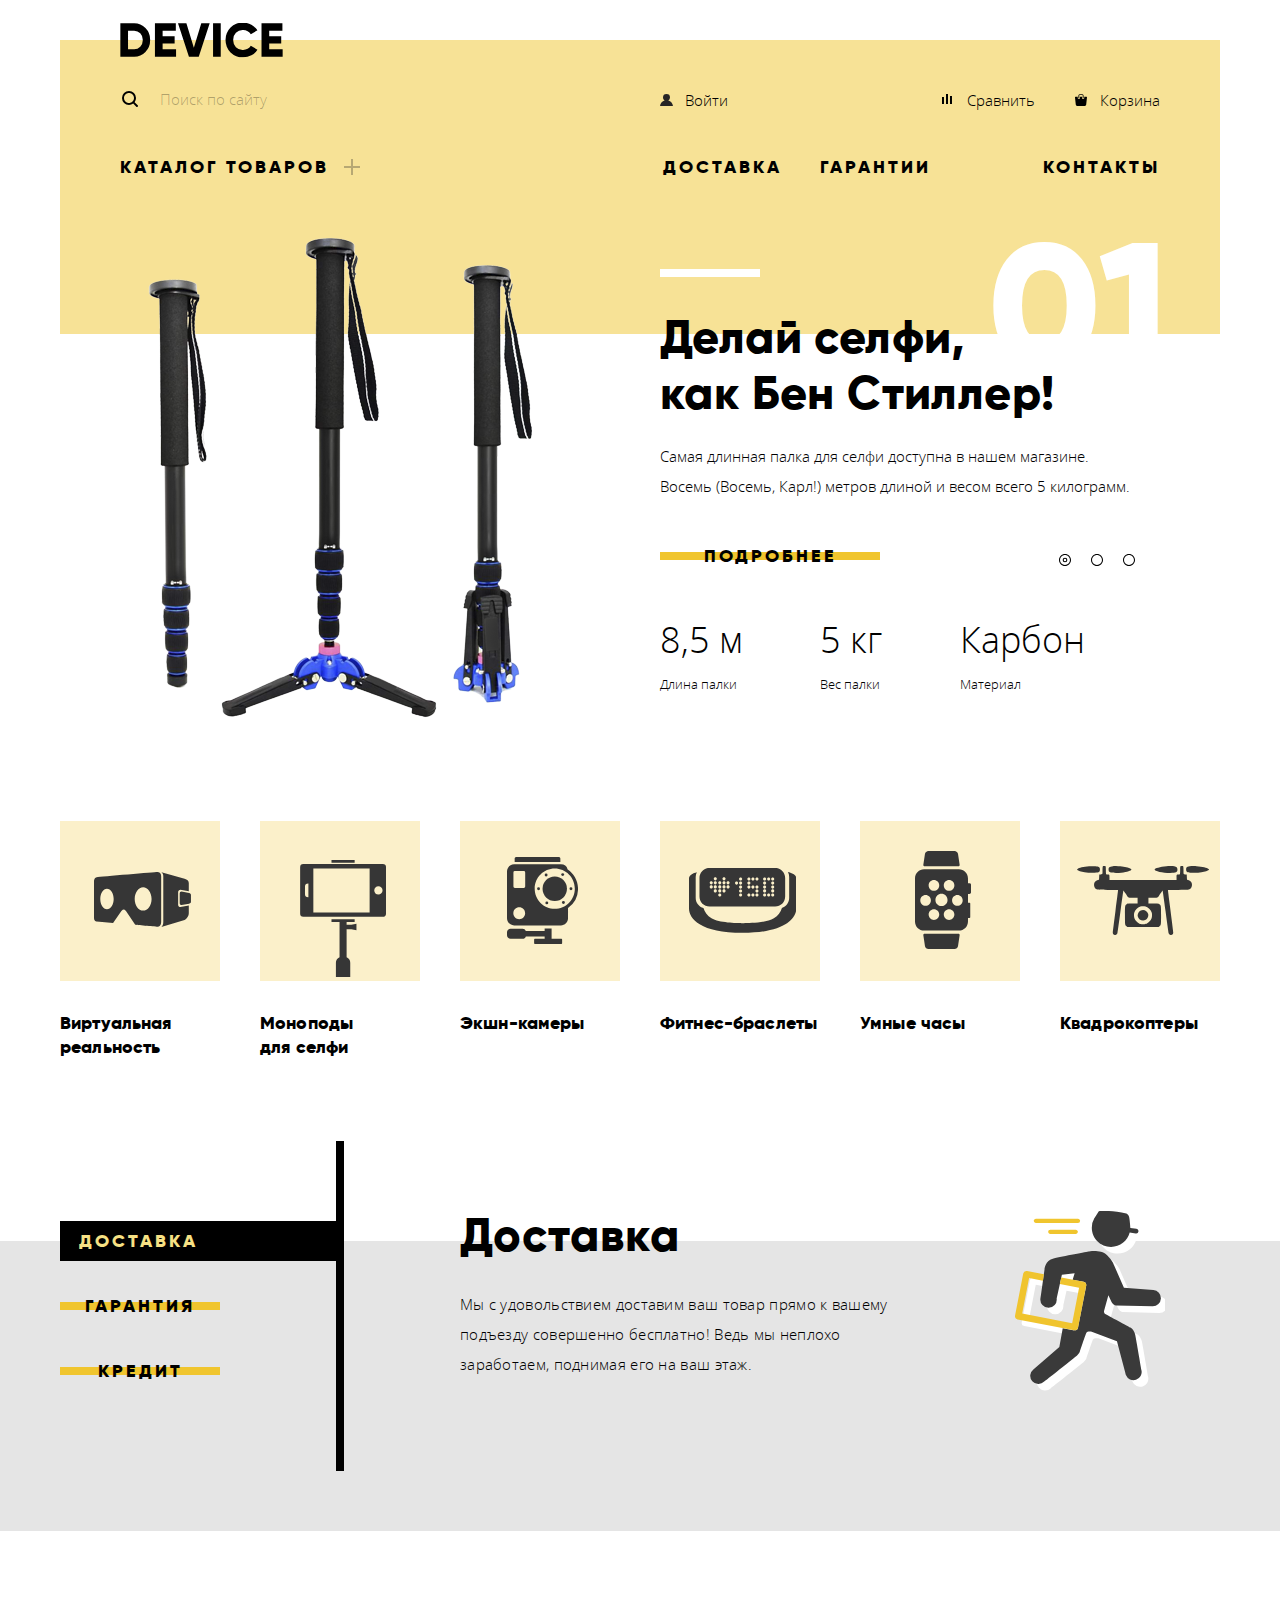
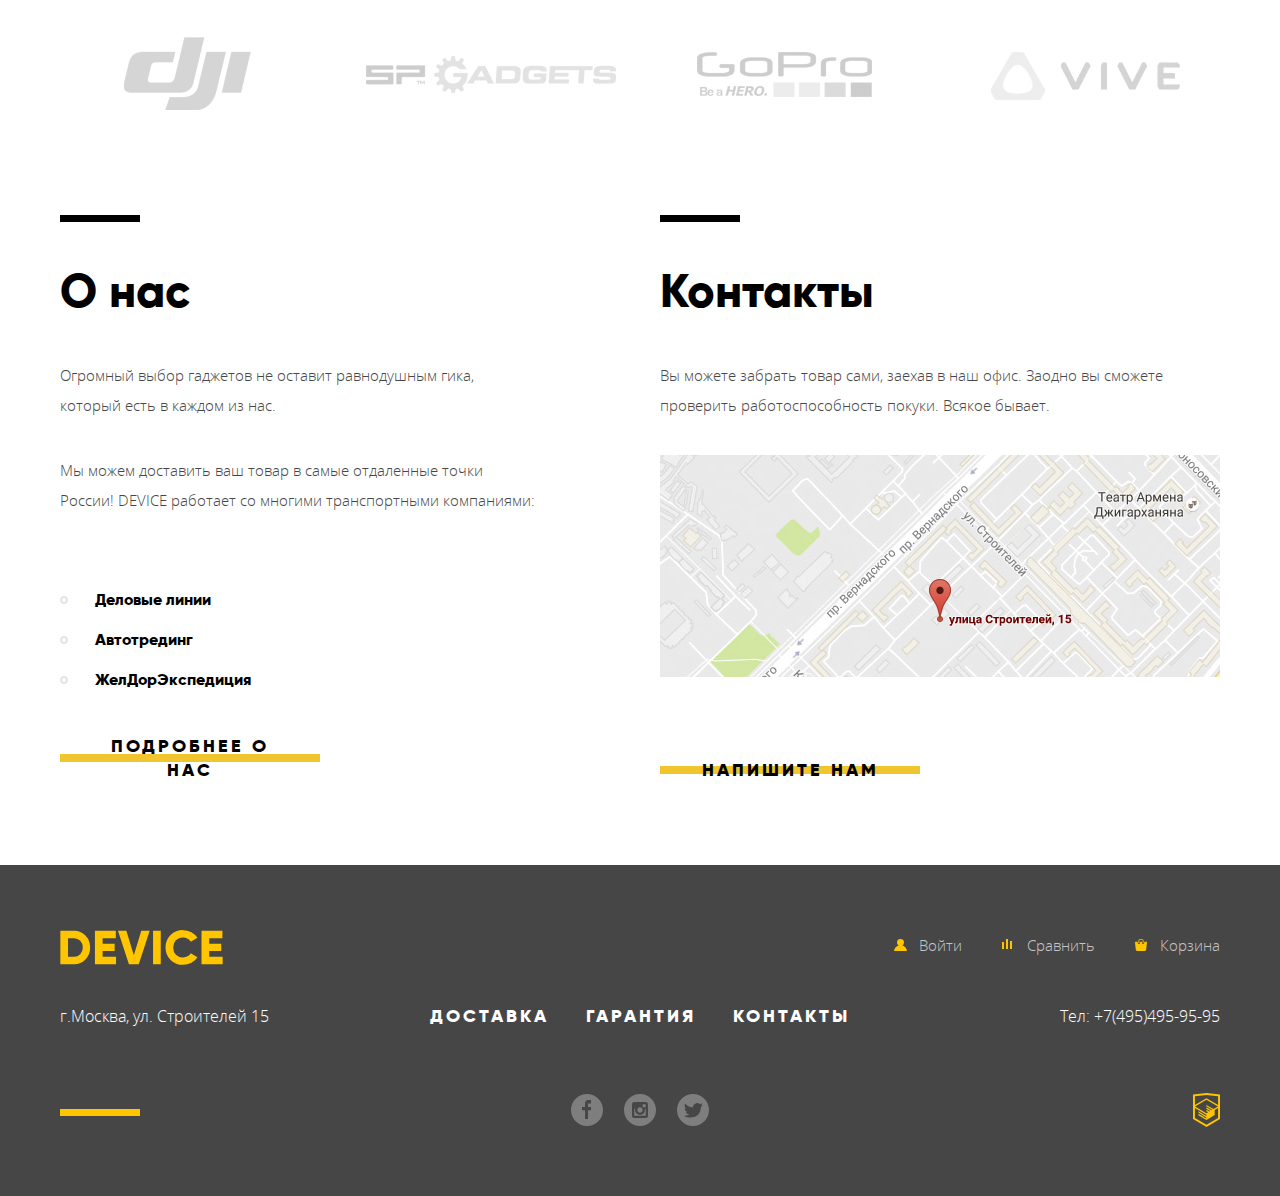
==== commit cfca4579: "еще одна попытка" ====
--- a/index.html
+++ b/index.html
@@ -1,18 +1,14 @@
 <!DOCTYPE html>
 <html lang="ru">
 <head>
-	<link rel="stylesheet" type="text/css" href="css/styles.css">
-
-
 	<meta charset="utf-8">
 	<title>Магазин гаджетов DEVICE</title>
-
+	<link rel="stylesheet" type="text/css" href="css/styles.css">
 </head>
 <body>
 <header class="header">
   <div class="wrapper">
-	  <div class="header__container">
-		<div class="wrapper__inner">
+	<div class="wrapper__inner">
 		  <div class="logo header__logo"><a class="logo__link" href="index.html"><img src="img/decorative/logo-device.svg" width="163" height="35" alt="Логотип компании Device"></a></div>
 
 		  <div class="header__top">
@@ -44,12 +40,13 @@
 				<li class="header-menu__item header-menu__item--contacts"><a class="header-menu__link" href="">Контакты</a></li>		
 			  </ul>
 		  </div>
-		</div>
-	  </div>
+	</div>
   </div>
 </header>
 <main>
   <section class="promo">
+  	<h1 class="visually-hidden">Интернет-магазин гаджетов Device
+  	</h1>
       <h2 class="visually-hidden">Промо-слайды</h2>
     	<div class="wrapper">
       	  <div class="promo__slider slider">
@@ -59,7 +56,7 @@
         	  <div class="slider__list">
           		<div class="slider__item" id="slide-1">
            		  <div class="slider__item-img">
-              		<img src="img/content/slider/slider-1.png" alt="Черная селфи-палака длиной 8 метров"  width="384px" height="486px">
+              		<img src="img/content/slider/slider-1.png" alt="Черная селфи-палака длиной 8 метров"  width="384" height="486">
   				  </div>
               	  <div class="slider__item-content">
                 	<h3 class="slider__item-header">Делай селфи,<br>как Бен Стиллер!</h3>
@@ -84,7 +81,7 @@
             	</div>
 			    <div class="slider__item" id="slide-2">
 			      <div class="slider__item-img">
-			        <img src="img/content/slider/slider-2.png" alt="Мотивирующие фитнес-браслеты" width="345px" height="485px">
+			        <img src="img/content/slider/slider-2.png" alt="Мотивирующие фитнес-браслеты" width="345" height="485">
 			  	  </div>
 			      <div class="slider__item-content">
 			        <h3 class="slider__item-header">Худеем<br/>правильно!</h3>
@@ -100,7 +97,7 @@
 			    </div>
 				<div class="slider__item" id="slide-3">
 			      <div class="slider__item-img">
-			        <img src="img/content/slider/slider-3.png" alt="Квадрокоптер"  width="560px" height="400px">
+			        <img src="img/content/slider/slider-3.png" alt="Квадрокоптер"  width="560" height="400">
 			  	  </div>
 			      <div class="slider__item-content">
 			        <h3 class="slider__item-header">Порхает как бабочка,<br>жалит как пчела!</h3>
@@ -127,7 +124,7 @@
           </div>
         </div>
   </section>
-  <h1 class="visually-hidden">Интернет-магазин гаджетов Device</h1>
+ 
   <section class="assortment">
 	  <h2 class="visually-hidden">Разделы каталога </h2>
 		<nav class="wrapper">
@@ -158,7 +155,7 @@
 		            <p class="banner__text">Мы с удовольствием доставим ваш товар прямо к вашему подъезду совершенно бесплатно! Ведь мы неплохо заработаем, поднимая его на ваш этаж.</p>
 		            </div>
 		          <div class="banner__img">
-		            <img src="../859969-device-24/img/decorative/delivery.svg" alt="Упрощенное изображение нашего курьера">
+		            <img src="img/decorative/delivery.svg" alt="Упрощенное изображение нашего курьера">
 		          </div>
 		      </div>
 	          <div class="banner__item" id="tab-2">
@@ -167,7 +164,7 @@
 		            <p class="banner__text">Если из-за возгорания купленного у нас товара у вас сгорит дом - не переживайте, мы выдадим вам новый. Товар, не дом, конечно же.</p>
 		            </div>
 		          <div class="banner__img">
-		            <img src="../859969-device-24/img/decorative/warranty.svg" alt="Инвентарь для ремонта">
+		            <img src="img/decorative/warranty.svg" alt="Инвентарь для ремонта">
 		          </div>	
 		      </div>
 		      <div class="banner__item" id="tab-3">
@@ -176,7 +173,7 @@
 		            <p class="banner__text">Залезть в долговую яму стало проще! Кредитные консультанты подберут для вас наиболее выгодные условия кредита. Выгодные для нашего банка, разумеется.</p>
 		            </div>
 		          <div class="banner__img">
-		            <img src="../859969-device-24/img/decorative/credit.svg" alt="Кредит осилит просящий">
+		            <img src="img/decorative/credit.svg" alt="Кредит осилит просящий">
 		          </div>	
 		      </div>
 			</div>
@@ -196,22 +193,22 @@
 		<nav class="wrapper">
 		  <ul class="clients__list">
 			<li class="clients__item">
-			  <a class="clients__link"  href="https://www.dji.com/ru">
+			  <a class="clients__link" href="https://www.dji.com/ru" target="_blank">
 				<img src="img/clients/dji_logo.png" width="260" height="100" alt="Компания DJI">
 			  </a>
 			</li>
 			<li class="clients__item">
-			  <a class="clients__link" href="www.sp-gadgets.com/">
+			  <a class="clients__link"  href="www.sp-gadgets.com/" target="_blank">
 				<img src="img/clients/spg_logo.png" width="260" height="100" alt="Компания SP Gadgets">
 			  </a>
 			</li>
 			<li class="clients__item">
-			  <a class="clients__link" href="https://gopro.com/">
+			  <a class="clients__link" href="https://gopro.com/" target="_blank">
 				<img src="img/clients/gopro_logo.png" width="260" height="100" alt="Компания GoPro">
 			  </a>
 			</li>
 			<li class="clients__item">
-			  <a class="clients__link" href="https://www.vive.com/ru/">
+			  <a class="clients__link" href="https://www.vive.com/ru/" target="_blank">
 				<img src="img/clients/vive_logo.png" width="260" height="100" alt="Компания Vive">
 			  </a>
 			</li>
@@ -225,8 +222,8 @@
 		  <div class="about__info">
 			<section class="about__column">
 			  <h3 class="about__title">О нас</h3>
-				<p class="about__text">Огромный выбор гаджетов не оставит равнодушным гика,</br> который есть в каждом из нас.</p>
-				<p class="about__text">Мы можем доставить ваш товар в самые отдаленные точки</br> России! DEVICE работает со многими транспортными компаниями:</p>
+				<p class="about__text">Огромный выбор гаджетов не оставит равнодушным гика,<br> который есть в каждом из нас.</p>
+				<p class="about__text">Мы можем доставить ваш товар в самые отдаленные точки<br> России! DEVICE работает со многими транспортными компаниями:</p>
 				<ul class="about__delivery delivery">
 				  <li class="delivery__item"><a class="delivery__link"  href="https://www.dellin.ru/">Деловые линии</a></li>
 				  <li class="delivery__item"><a class="delivery__link" href="ae5000.ru/">Автотрединг</a></li>
@@ -291,7 +288,7 @@
 		  </li>
 		</ul>
 		<a class="footer__copyright" href="https://htmlacademy.ru/intensive/htmlcss" aria-label="Сайт разработан HTML Academy">
-		  <img src="img/links/logo-html.svg">
+		  <img src="img/links/logo-html.svg" alt="Логотип Академии">
 		</a>
 	  </div>
    	</div>
@@ -303,7 +300,6 @@
 		<form class="feedback__form form" action="https://echo.htmlacademy.ru/" method="post">
 		  <fieldset class="form__userinfo">
 			<div class="userinfo__wrapper">
-			  <legend class="visually-hidden">Данные о пользователе</legend>
 			  <div class="form__userinfo-item">
 				<label for="username" class="form__field-title">Ваше имя:</label>
 				  <input type="text" name="username" id="username" class="form__field form__field--username" placeholder="Имя Фамилия" tabindex="0">						
@@ -328,7 +324,7 @@
 	</section>
 
 
-<script src="https://api-maps.yandex.ru/2.1/?apikey=e65a5941-ff7f-4ba8-8c4b-619608518509&lang=ru_RU" type="text/javascript">
+<script src="https://api-maps.yandex.ru/2.1/?apikey=e65a5941-ff7f-4ba8-8c4b-619608518509&lang=ru_RU">
 </script>
 
 <script src="js/device.js"></script>
--- a/css/styles.css
+++ b/css/styles.css
@@ -22,7 +22,7 @@
 	margin: 0;
 	padding: 0;
 	background-color: #ffffff;
-	font-family: GilroyExtraBold;
+	font-family: GilroyExtraBold, Helvetica, Arial, sans-serif;
 }
 
 .visually-hidden {
@@ -75,37 +75,6 @@
 }
 
 
-
-
-
-
-
-
-
-
-
-
-
-
-
-
-/*для кнопки*/
-
-
-
-
-
-
-
-.modal label {
-	font-size: 18px;
-	line-height: 24px;
-}
-
-
-
-
-
 /*разметка сетки*/
 
 
@@ -125,7 +94,8 @@
 	padding-right: 60px;
 }
 
-.header__container {
+
+.header .wrapper__inner {
 	background-color: rgb(247,226,150);
 	margin-top: 40px;
 
@@ -137,14 +107,8 @@
 	-webkit-transform: translateY(-50%);
 	        -ms-transform: translateY(-50%);
 	    transform: translateY(-50%);
-
-
-	/*убрал по пиксельперф*/
-	/*margin-bottom: 18px*/
-}
-
-/*одинаковое поведение в хедере и футере, 
-не стал задавать отдельно стили для эффектов на лого*/
+}
+
 .logo__link:hover,
 .logo__link:focus {
 	opacity: 0.6;
@@ -157,10 +121,7 @@
 
 
 .header__top {
-
-	/*убрал по пиксельперф*/
 	margin-bottom: 30px;
-	/*margin-bottom: 50px;*/
 	display: -webkit-box;
 	display: -ms-flexbox;
 	display: flex;
@@ -201,7 +162,6 @@
 
 .search__field {
 	width: 360px;
-	/*width: 100%;*/
 	padding-left: 40px; 
 	border: none;
 	border-bottom: 2px solid transparent;
@@ -209,7 +169,7 @@
 	background-color: transparent;
 	height: 50px;
 
-	font-family: OpenSansLight;
+	font-family: OpenSansLight, Helvetica, Arial, sans-serif;
 	font-size: 15px;
 	line-height: 30px;
 	color: #000;
@@ -220,25 +180,25 @@
 }
 
 .search__field::-webkit-input-placeholder {
-	font-family: OpenSansLight;
+	font-family: OpenSansLight, Helvetica, Arial, sans-serif;
 	font-size: 15px;
 	color: rgba(0,0,0,0.3);
 }
 
 .search__field:-ms-input-placeholder {
-	font-family: OpenSansLight;
+	font-family: OpenSansLight, Helvetica, Arial, sans-serif;
 	font-size: 15px;
 	color: rgba(0,0,0,0.3);
 }
 
 .search__field::-ms-input-placeholder {
-	font-family: OpenSansLight;
+	font-family: OpenSansLight, Helvetica, Arial, sans-serif;
 	font-size: 15px;
 	color: rgba(0,0,0,0.3);
 }
 
 .search__field::placeholder {
-	font-family: OpenSansLight;
+	font-family: OpenSansLight, Helvetica, Arial, sans-serif;
 	font-size: 15px;
 	color: rgba(0,0,0,0.3);
 }
@@ -268,8 +228,7 @@
 }
 
 .search__button-search {
-	font-family: OpenSansLight;
-/*	letter-spacing: 0;*/
+	font-family: OpenSansLight, Helvetica, Arial, sans-serif;
 	font-size: 15px;
 	line-height: 30px;
 	width: 85px;
@@ -278,8 +237,6 @@
 	-webkit-box-sizing: border-box;
 	        box-sizing: border-box;
 
-	/*padding-left: 17px;
-	padding-right: 17px;*/
 
 	border: 2px solid #000;
 	margin-left: auto;
@@ -300,7 +257,6 @@
 }
 
 
-
 /*юзер меню*/
 
 .header__user-menu {
@@ -309,15 +265,9 @@
 	display: -webkit-box;
 	display: -ms-flexbox;
 	display: flex;
-
 	-webkit-box-pack: start;
-
 	    -ms-flex-pack: start;
-
 	        justify-content: flex-start;
-	/*-webkit-box-pack: end;
-	    -ms-flex-pack: end;
-	        justify-content: flex-end;*/
 }
 
 .user-menu__item + .user-menu__item {
@@ -329,23 +279,18 @@
 }
 
 .user-menu__link {
-	font-family: OpenSansLight;
+	font-family: OpenSansLight, Helvetica, Arial, sans-serif;
 	font-size: 15px;
 	line-height: 30px;
 	position: relative;
 
-	/*уюрал по пиксперф*/
-
 	padding-left: 25px;
-	/*padding-left: 27px;*/
 }
 
 .user-menu__link--signout {
 	opacity: 0.3;
 	
 }
-
-
 
 .user-menu__link::before {
 	position: absolute;
@@ -404,13 +349,8 @@
 	display: -ms-flexbox;
 	display: flex;
 	-webkit-box-pack: start;
-
 	    -ms-flex-pack: start;
-
 	        justify-content: flex-start;
-	/*-webkit-box-pack: end;
-	    -ms-flex-pack: end;
-	        justify-content: flex-end;*/
 	position: relative;
 
 }
@@ -440,7 +380,7 @@
 }
 
 .header-menu__link {
-	font-family: GilroyExtraBold;
+	font-family: GilroyExtraBold, Helvetica, Arial, sans-serif;
 	color: #000000;
 	font-size: 18px;
 	line-height: 24px;
@@ -526,7 +466,7 @@
 
 .dropdown__link  {
 	text-transform: none;
-	font-family: OpenSansLight;
+	font-family: OpenSansLight, Helvetica, Arial, sans-serif;
 	font-size: 15px;
 	line-height: 36px;
 	color: #000000;
@@ -639,7 +579,7 @@
 }
 
 .slider__item-text {
-	font-family: OpenSansLight;
+	font-family: OpenSansLight, Helvetica, Arial, sans-serif;
 	font-size: 15px;
 	line-height: 30px;
 	margin-bottom: 35px;
@@ -651,7 +591,7 @@
 }
 
 .slider__item-table {
-	font-family: OpenSansLight;
+	font-family: OpenSansLight, Helvetica, Arial, sans-serif;
 	letter-spacing: 0;
 	display: -webkit-box;
 	display: -ms-flexbox;
@@ -726,8 +666,6 @@
 
 
 
-
-
 /*Секция ассортимент*/
 
 .assortment {
@@ -750,7 +688,7 @@
 
 .assortment__link {
 	display: block;
-	font-family: GilroyExtraBold;
+	font-family: GilroyExtraBold, Helvetica, Arial, sans-serif;
 	font-size: 18px;
 	line-height: 24px;
 	letter-spacing: 0.15px;
@@ -864,9 +802,6 @@
  	transition: all ease-in-out 0.5s;
 }
 
-
-
-
 .banner__title {
 	font-size: 47px;
 	line-height: 48px;
@@ -876,7 +811,7 @@
 }
 
 .banner__text {
-	font-family: OpenSansLight;
+	font-family: OpenSansLight, Helvetica, Arial, sans-serif;
 	font-size: 15px;
 	line-height: 30px;
 	letter-spacing: 0.3px;
@@ -916,6 +851,22 @@
     border-right: 8px solid #000;
     padding-top: 70px;
     padding-bottom: 80px;
+
+
+    display: -webkit-box;
+
+
+    display: -ms-flexbox;
+
+
+    display: flex;
+    -webkit-box-orient: vertical;
+    -webkit-box-direction: normal;
+        -ms-flex-direction: column;
+            flex-direction: column;
+    -webkit-box-pack: justify;
+        -ms-flex-pack: justify;
+            justify-content: space-between;
 }
 
 .banner__control-item {
@@ -930,15 +881,12 @@
 .banner__control-item + .banner__control-item {
 	margin-top: 25px;
 }
-
-
 
 #banner-1:checked ~ .banner__controls [for="banner-1"],
 #banner-2:checked ~ .banner__controls [for="banner-2"],
 #banner-3:checked ~ .banner__controls [for="banner-3"] {
 	color: #f7e184;
 	width: 100%;
-
 }
 
 #banner-1:checked ~ .banner__controls [for="banner-1"]:after,
@@ -965,11 +913,13 @@
 
 
 /*Блок клиенты*/
+.clients {
+	margin-bottom: 90px;
+}
+
 .clients__list {
 	height: 100px;
-	/*убрал по пиксельперф*/
-	margin-bottom: 85px;
-	/*margin-bottom: 93px;*/
+	
 
 	display: -webkit-box;
 
@@ -995,7 +945,6 @@
 }
 
 
-
 /*блок о компании*/
 
 .about {
@@ -1006,24 +955,17 @@
 	display: -webkit-box;
 	display: -ms-flexbox;
 	display: flex;
-/*	убрал по пиксельперф*/
-	/*margin: 0 20px;*/
-	/*убрал по пиксельперф*/
 	-webkit-box-pack: justify;
 	    -ms-flex-pack: justify;
 	        justify-content: space-between;
 }
 
 .about__title {
-	font-family: GilroyExtraBold;
+	font-family: GilroyExtraBold, Helvetica, Arial, sans-serif;
 	font-size: 47px;
 	line-height: 48px;
 	color: rgb(0,0,0);
-
-	/*убрал по пиксельперф*/
 	margin-bottom: 45px;
-
-	/*margin-bottom: 50px;*/
 }
 
 .about__title::before {
@@ -1037,7 +979,7 @@
 }
 
 .about__text {
-	font-family: OpenSansLight;
+	font-family: OpenSansLight, Helvetica, Arial, sans-serif;
 	font-size: 15px;
 	line-height: 30px;
 	color: #464646;
@@ -1045,14 +987,21 @@
 	margin-bottom: 35px;
 }
 
+
 .about__column {
 	width: 560px;
 	min-height: 575px;
-	position: relative;
+	display: -webkit-box;
+	display: -ms-flexbox;
+	display: flex;
+	-webkit-box-orient: vertical;
+	-webkit-box-direction: normal;
+	    -ms-flex-direction: column;
+	        flex-direction: column;
 }
 
 .about__delivery {
-	margin-top: 60px;
+	margin-top: 30px;
 }
 
 .delivery__link {
@@ -1071,9 +1020,7 @@
 	height: 4px;
 	border: 2px solid #e5e5e5;
 	border-radius: 50% 50%;
-/*
-	opacity: 0.3;
-*/	left: 0;
+	left: 0;
 	top: 50%;
 	-webkit-transform: translateY(-50%);
 	        -ms-transform: translateY(-50%);
@@ -1090,11 +1037,8 @@
 }
 
 .about__btn {
-	/*вынужден использовать !important для того, чтобы спозиционировать кнопку, для которой прописаны общие стили,
-	в самом низу блока только для данного раздела, в других разделах она должна оставаться в потоке*/
-	position: absolute !important;
-	bottom: 0;
 	width: 260px;
+	margin-top: auto;
 }
 
 /*Блок футер*/
@@ -1103,9 +1047,7 @@
 }
 
 .footer__container {
-/*	убрал по пиксельперф*/
 	padding: 65px 0px;
-	/*padding: 65px 20px;*/
 }
 
 
@@ -1117,10 +1059,7 @@
 	-webkit-box-pack: justify;
 	    -ms-flex-pack: justify;
 	        justify-content: space-between;
-
-/*	убрал по пиксельперф*/
 	margin-bottom: 35px;
-	/*margin-bottom: 40px;*/
 }
 
 .footer__logo {
@@ -1128,7 +1067,6 @@
 }
 
 .footer__user-menu {
-	/*width: 360px;*/
 	display: -webkit-box;
 	display: -ms-flexbox;
 	display: flex;
@@ -1137,7 +1075,6 @@
 	        justify-content: flex-end;
 }
 
-
 .footer__user-menu .user-menu__link {
 	color: rgba(255, 255, 255, 0.7);
 }
@@ -1170,7 +1107,6 @@
 .footer__user-menu .user-menu__link:active::before {
 	opacity: 0.3;
 }
-
 
 
 /*средний подблок футера с меню*/
@@ -1184,28 +1120,20 @@
 	-webkit-box-align: center;
 	    -ms-flex-align: center;
 	        align-items: center;
-/*	убрал по пиксельперф*/
 	margin-bottom: 65px;
-	/*margin-bottom: 70px;*/
 }
 
 .footer__address {
 	font-style: normal;
-	font-family: OpenSansLight;
+	font-family: OpenSansLight, Helvetica, Arial, sans-serif;
 	color: #ffffff;
-
 	width: 210px;
 }
 
 .footer-menu {
-/*	убрал по пиксельперф*/
 	width: 420px;
-	/*width: 440px;*/
-
-	display: -webkit-box;
-
-	display: -ms-flexbox;
-
+	display: -webkit-box;
+	display: -ms-flexbox;
 	display: flex;
 	-webkit-box-pack: justify;
 	    -ms-flex-pack: justify;
@@ -1214,7 +1142,7 @@
 
 .footer-menu__link {
 	color: #ffffff;
-	font-family: GilroyExtraBold;
+	font-family: GilroyExtraBold, Helvetica, Arial, sans-serif;
 	font-size: 18px;
 	line-height: 24px;
 	text-transform: uppercase;
@@ -1232,7 +1160,7 @@
 
 .footer__tel {
 	font-style: normal;
-	font-family: OpenSansLight;
+	font-family: OpenSansLight, Helvetica, Arial, sans-serif;
 	color: #ffffff;
 
 	width: 210px;
@@ -1269,7 +1197,6 @@
 	    justify-content: space-around;
 }
 
-
 .footer__copyright {
 	width: 80px;
 	text-align: right;
@@ -1288,7 +1215,6 @@
 	opacity: 0.6;
 }
 
-
 .footer__copyright:hover,
 .footer__copyright:focus {
 	opacity: 0.6;
@@ -1300,18 +1226,11 @@
 
 
 
-
-
-
 /*для страницы моноподс*/
 
 .page-title {
-	/*убрал по пиксперф*/
 	margin-top: 30px;
-	/*margin-top: 44px;*/
 	margin-bottom: 25px;
-	/*margin-bottom: 44px;*/
-	/*добавил*/
 	letter-spacing: 0.5px;
 
 }
@@ -1319,21 +1238,15 @@
 /*Хлебные крошки*/
 
 .breadcrumbs {
-	/*убрал по пиксперф*/
 	margin-bottom: 45px;
-	/*margin-bottom: 50px;*/
 }
 
 /*разметка декоративные элементы для хлебных крошек*/
 
 .breadcrumbs__item {
 	display: inline-block;
-	/*убрал по пиксперф*/
 	padding-right: 30px;
-	/*padding-right: 18px;*/
 	position: relative;
-
-	/*добавил*/
 	padding-left: 10px;
 }
 
@@ -1346,9 +1259,7 @@
 	content: "";
 	width: 4px;
 	height: 7px;
-	/*убрал по пиксперф*/
 	right: 5px;
-	/*right: 8px;*/
 	top: 50%;
 	-webkit-transform: translateY(-50%);
 	        -ms-transform: translateY(-50%);
@@ -1361,7 +1272,7 @@
 
 .breadcrumbs__link,
 .breadcrumbs__current {
-	font-family: OpenSansLight;
+	font-family: OpenSansLight, Helvetica, Arial, sans-serif;
 	font-size: 14px;
 	line-height: 24px;
 
@@ -1381,9 +1292,7 @@
 /*Блок каталога*/
 
 .container {
-	display: -webkit-box;
-	display: -ms-flexbox;
-	display: flex;
+	
 }
 
 .catalog__top {
@@ -1393,6 +1302,13 @@
 	background: -o-linear-gradient(left, #d9d9d9 0%,#d9d9d9 50%,#ebebeb 50%,#ebebeb 100%);
 	background: linear-gradient(to right, #d9d9d9 0%,#d9d9d9 50%,#ebebeb 50%,#ebebeb 100%);
 }
+
+.catalog__top .wrapper {
+	display: -webkit-box;
+	display: -ms-flexbox;
+	display: flex;
+}
+
 
 .catalog__top-left {
 	-webkit-box-sizing: border-box;
@@ -1453,7 +1369,6 @@
 	width: 320px;
 }
 
-
 .criterion__name {
 	margin-right: 32px;
 }
@@ -1461,7 +1376,6 @@
 .criterion__name:last-child {
 	margin-right: 0;
 }
-
 
 .sorting__direction {
 	margin-left: auto;
@@ -1489,7 +1403,7 @@
 }
 
 .criterion__name {
-	font-family: OpenSansLight;
+	font-family: OpenSansLight, Helvetica, Arial, sans-serif;
 	font-size: 14px;
 	line-height: 18px; 
 	opacity: 0.3;
@@ -1505,20 +1419,15 @@
 	opacity: 1;
 }
 
-
 .filter__color-list,
 .filter__bluetooth-list {
-	font-family: OpenSansLight;
+	font-family: OpenSansLight, Helvetica, Arial, sans-serif;
 	font-size: 14px;
 	line-height: 40px;
 }
 
 
-
-
-
 /*описываю чекбоксы*/
-
 
 .filter__fieldset {
 	margin-bottom: 35px;
@@ -1566,13 +1475,10 @@
 	opacity: 1;
 }
 
-
 .filter__input--checkbox:checked + .checkbox__label::before,
 .filter__input--checkbox:active + .checkbox__label::before  {
 	background-image: url(../img/interface/checkbox-on.svg);
 }
-
-
 
 .radio__label {
 	position: relative;
@@ -1601,11 +1507,10 @@
 }
 
 
-
 /*ползунки стоимости*/
 .range__price {
 	display: inline-block;
-	font-family: OpenSansLight;
+	font-family: OpenSansLight, Helvetica, Arial, sans-serif;
 	font-size: 14px;
 	line-height: 24px;
 	color: rgba(0, 0, 0, 0.2);
@@ -1614,7 +1519,7 @@
 }
 
 .price__value {
-	font-family: OpenSansLight;
+	font-family: OpenSansLight, Helvetica, Arial, sans-serif;
 	font-size: 14px;
 	line-height: 24px;
 	color: rgba(0, 0, 0, 0.2);
@@ -1627,11 +1532,8 @@
 
 .range__scale {
 	position: relative;
-
   	height: 2px;
-
   	background-color: rgb(219,219,219);
-
   	margin-bottom: 10px;
 }
 
@@ -1680,6 +1582,12 @@
 	background: linear-gradient(to right, #eee 0%,#eee 50%,#fff 50%,#fff 100%);
 }
 
+.catalog__main .wrapper {
+	display: -webkit-box;
+	display: -ms-flexbox;
+	display: flex;
+}
+
 .catalog__filter {
 	padding: 70px;
 	padding-left: 60px;
@@ -1692,40 +1600,22 @@
 
 .filter__legend {
 	display: block;
-	/*по пиксперф*/
 	padding-top: 10px;
-	/*padding-top: 20px;*/
 	border-top: 2px solid #000000;
 	width: 200px;
-	/*Добавляю по пиесперф*/
 	margin-bottom: 25px;
 }
 
 
-
-
-
-
-
-
-
-
-
-
+/*блок с товарами*/
 .catalog__showcase {
 	background-color: #fff;
 	width: 830px;
 	-webkit-box-ordinal-group: 2;
 	    -ms-flex-order: 1;
 	        order: 1;
-
-
-	display: -webkit-box;
-
-
-	display: -ms-flexbox;
-
-
+	display: -webkit-box;
+	display: -ms-flexbox;
 	display: flex;
 	-webkit-box-orient: vertical;
 	-webkit-box-direction: normal;
@@ -1740,14 +1630,9 @@
 	margin-left: auto;
 	width: 760px;
 	margin-bottom: 40px;
-
-	/*добавляю*/
 	padding-top: 70px;
-
-	display: -webkit-box;
-
-	display: -ms-flexbox;
-
+	display: -webkit-box;
+	display: -ms-flexbox;
 	display: flex;
 	-webkit-box-pack: justify;
 	    -ms-flex-pack: justify;
@@ -1761,18 +1646,13 @@
 .catalog__item {
 	width: 360px;
 	height: 460px;
-	/*удаляю*/
-	/*margin-top: 70px;*/
-	/*добавляю*/
 	margin-bottom: 50px;
 	position: relative;
 }
 
 
 .catalog__item-image {
-	/*изменяю по пиксперф*/
 	margin-bottom: 30px;
-	/*margin-bottom: 40px;*/
 	width: 360px;
 	height: 380px;
 }
@@ -1789,7 +1669,7 @@
 	border-radius: 50%;
 	background-color: transparent;
 
-	font-family: GilroyExtraBold;
+	font-family: GilroyExtraBold, Helvetica, Arial, sans-serif;
 	color: rgb(190,190,190);
 	font-size: 14px;
 	line-height: 24px;
@@ -1799,15 +1679,14 @@
 	padding-bottom: 20px;
 }
 
-
-.catalog__item-image--hovered {
+.catalog__item-action {
 	display: none;
 
 	position: absolute;
-	top: 0;
+	top: -20px;
 	left: 0;
-	width: 360px;
-	height: 380px;
+	width: 100%;
+	height: 100%;
 	-webkit-box-align: center;
 	    -ms-flex-align: center;
 	        align-items: center;
@@ -1817,25 +1696,12 @@
 	    align-content: center;
 }
 
-/*.catalog__item-image--hovered::after {
-	position: absolute;
-	top: 0;
-	left: 0;
-	width: 360px;
-	height: 380px;
-	background-color: red;
-}
-*/
-
-
 .catalog__item-campare {
-	font-family: OpenSansLight;
+	font-family: OpenSansLight, Helvetica, Arial, sans-serif;
 	font-size: 13px;
 	line-height: 36px;
 	width: 100%;
 	opacity: 0.5;
-
-
 	outline: none;
 }
 
@@ -1855,13 +1721,13 @@
 	    transform: translateX(-50%);
 }
 
-.catalog__item:hover .catalog__item-image--hovered {
-	display: -webkit-box;
-	display: -ms-flexbox;
-	display: flex;
-}
-
-.catalog__item:hover .catalog__item-image {
+.catalog__item:hover .catalog__item-action {
+	display: -webkit-box;
+	display: -ms-flexbox;
+	display: flex;
+}
+
+.catalog__item:hover .catalog__item-photo {
 	opacity: 0.7;
 }
 
@@ -1888,7 +1754,7 @@
 }
 
 .catalog__item-price {
-	font-family: OpenSansLight;
+	font-family: OpenSansLight, Helvetica, Arial, sans-serif;
 	font-size: 16px;
 	line-height: 24px;
 }
@@ -1903,12 +1769,9 @@
 	height: 70px;
 	background-color: rgb(235, 235, 235);
 
-
-	display: -webkit-box;
-
-
-	display: -ms-flexbox;
-
+	display: -webkit-box;
+
+	display: -ms-flexbox;
 
 	display: flex;
 	-webkit-box-pack: justify;
@@ -1942,7 +1805,8 @@
 	display: block;
 	text-align: center;
 }
-.pagination__link--number {
+
+.pagination__link {
 	padding-left: 10px;
 	padding-right: 10px;
 }
@@ -1954,7 +1818,7 @@
 
 .pagination__link--nav:hover,
 .pagination__link--nav:focus {
-	background-color: #d9d9d9
+	background-color: #d9d9d9;
 }
 
 .pagination__link--nav:active {
@@ -1962,21 +1826,15 @@
 	color: rgba(0, 0, 0, 0.3);
 }
 
-.pagination__link--number:hover,
-.pagination__link--number:focus {
+.pagination__link:hover,
+.pagination__link:focus {
 	color: rgba(0, 0, 0, 0.6);
 }
 
-.pagination__link--number:active,
+.pagination__link:active,
 .pagination__link--current {
 	color: #000;
 }
-
-
-
-
-
-
 
 
 
@@ -1994,19 +1852,20 @@
 }
 
 .btn {
-	display: block;
-
-	font-family: GilroyExtraBold;
+	font-family: GilroyExtraBold, Helvetica, Arial, sans-serif;
 	text-transform: uppercase;
 	font-size: 18px;
 	line-height: 24px;
-	letter-spacing: 3.6px;
+	letter-spacing: 3px;
 	color: rgb(0, 0, 0);
 	text-align: center;
 
 	
 	padding-top: 8px;
 	padding-bottom: 8px;
+	padding-left: 25px;
+	padding-right: 25px;
+
 
 	position: relative;
 	z-index: 0;
@@ -2049,7 +1908,7 @@
 
 
 
-
+/*блок с модалками*/
 .modal {
 	z-index: 5;
 	-webkit-box-shadow: 0 0 30px rgba(0,0,0,0.5);
@@ -2133,7 +1992,10 @@
 	margin-bottom: 35px;
 }
 
-
+.modal label {
+	font-size: 18px;
+	line-height: 24px;
+}
 
 .form__field-title {
 	display: block;
@@ -2147,7 +2009,7 @@
 	height: 50px;
 	background-color: rgba(4, 6, 6, 0.2);
 	color: rgba(70, 70, 70, 0.4);
-	font-family: OpenSansLight;
+	font-family: OpenSansLight, Helvetica, Arial, sans-serif;
 	font-size: 14px;
 	line-height: 18px;
 	padding-left: 20px;
@@ -2376,4 +2238,4 @@
     -webkit-transform: translateX(5px);
             transform: translateX(5px);
   }
-}}+}
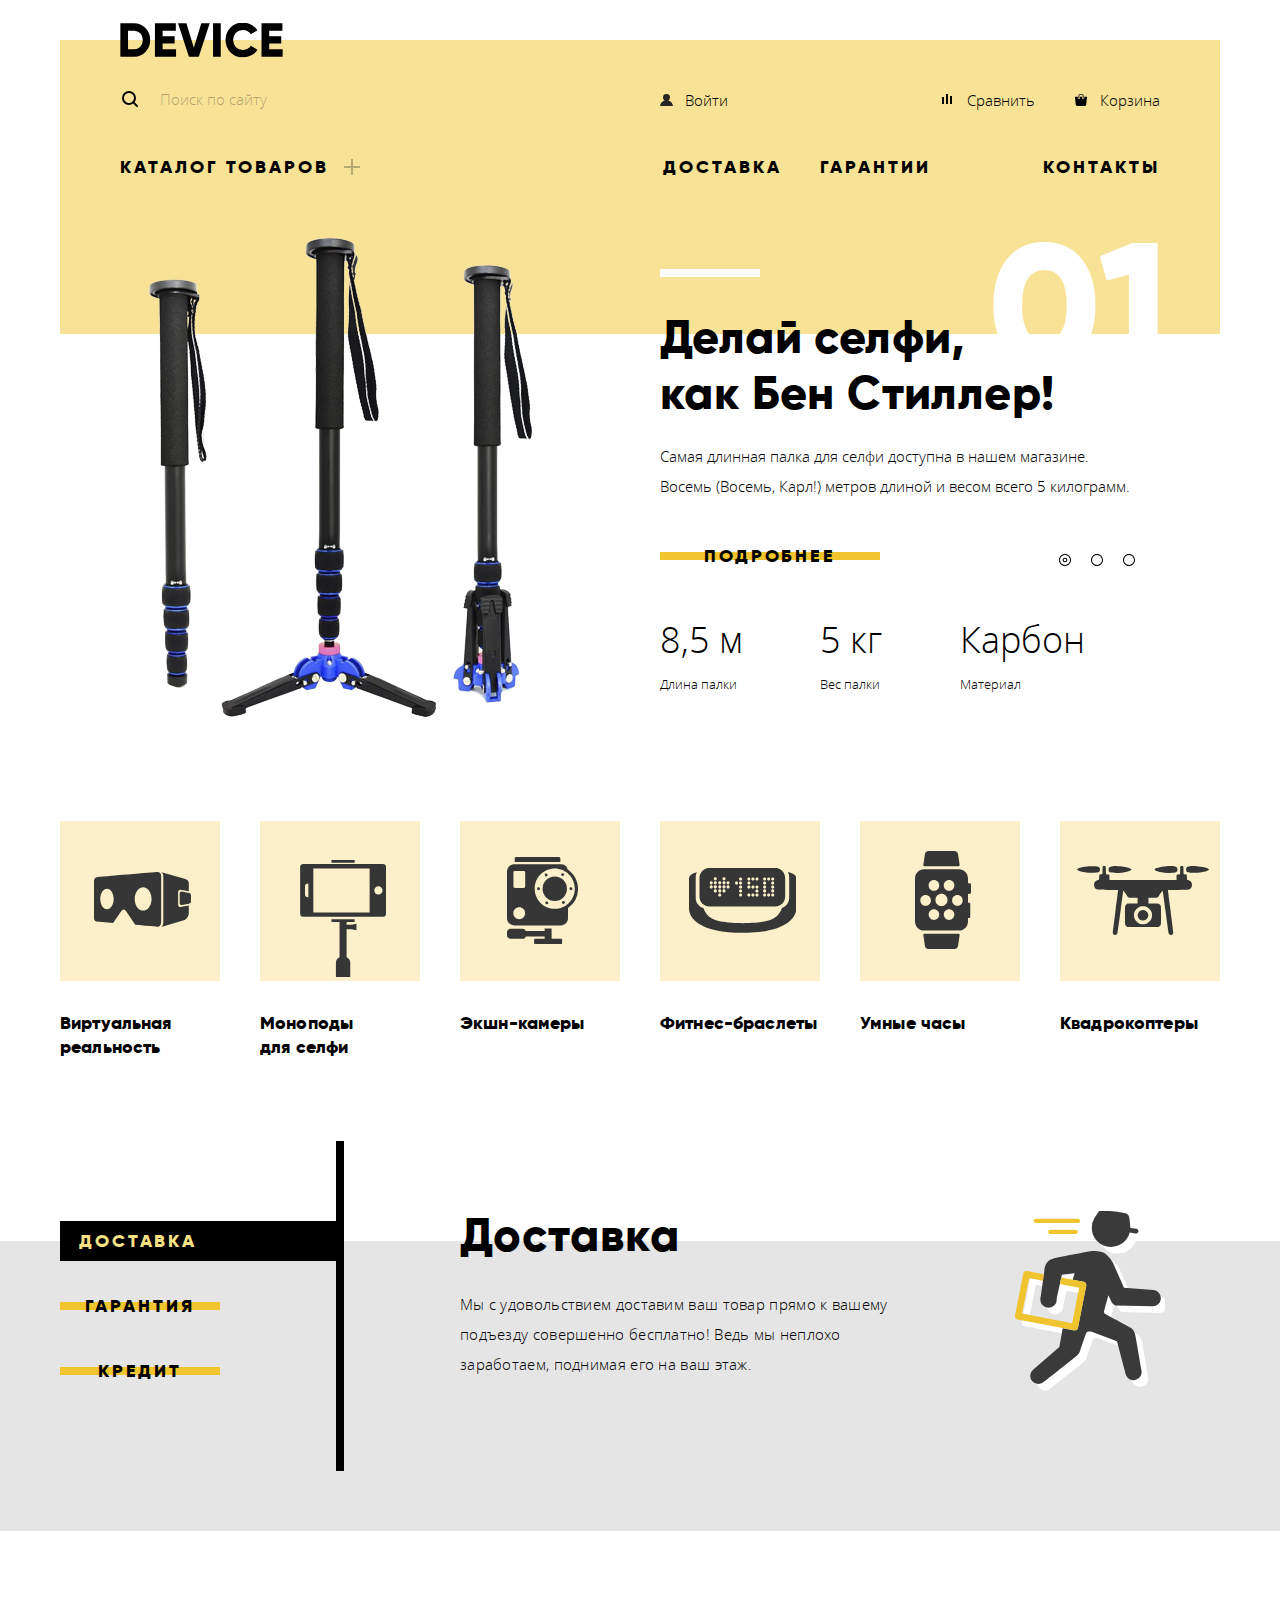
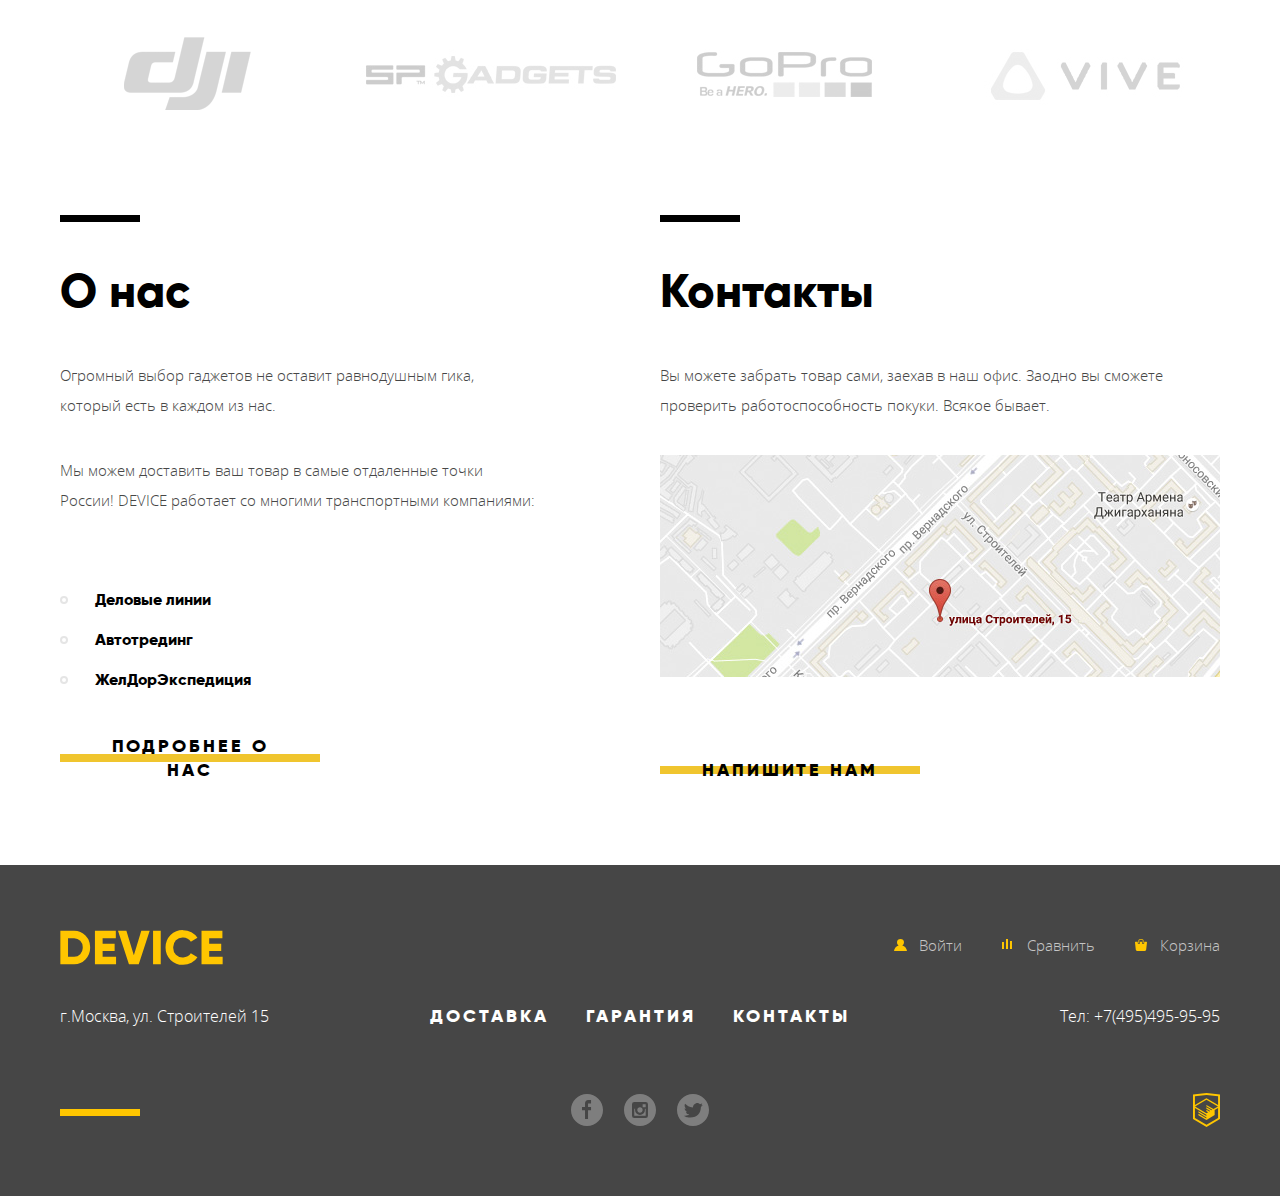
==== commit a3fbac4d: "Finish" ====
--- a/index.html
+++ b/index.html
@@ -47,9 +47,9 @@
   <section class="promo">
   	<h1 class="visually-hidden">Интернет-магазин гаджетов Device
   	</h1>
-      <h2 class="visually-hidden">Промо-слайды</h2>
-    	<div class="wrapper">
+      <div class="wrapper">
       	  <div class="promo__slider slider">
+      	  	<h2 class="visually-hidden">Промо-слайды</h2>
 			<input class="visually-hidden" type="radio" id="product-1" name="products" checked>
 			<input class="visually-hidden" type="radio" id="product-2" name="products">
 			<input class="visually-hidden" type="radio" id="product-3" name="products">
@@ -122,9 +122,9 @@
 		        <label for="product-3" class="slider__controls-item"></label>
 		      </div>
           </div>
-        </div>
-  </section>
- 
+      </div>
+  </section>
+
   <section class="assortment">
 	  <h2 class="visually-hidden">Разделы каталога </h2>
 		<nav class="wrapper">
@@ -138,7 +138,7 @@
 		  </ul>
 		</nav>
   </section>
-
+  
   <section class="opportunities">
     <div class="wrapper">
       <div class="opportunities__container">
--- a/css/styles.css
+++ b/css/styles.css
@@ -1856,7 +1856,7 @@
 	text-transform: uppercase;
 	font-size: 18px;
 	line-height: 24px;
-	letter-spacing: 3px;
+	letter-spacing: 2.9px;
 	color: rgb(0, 0, 0);
 	text-align: center;
 
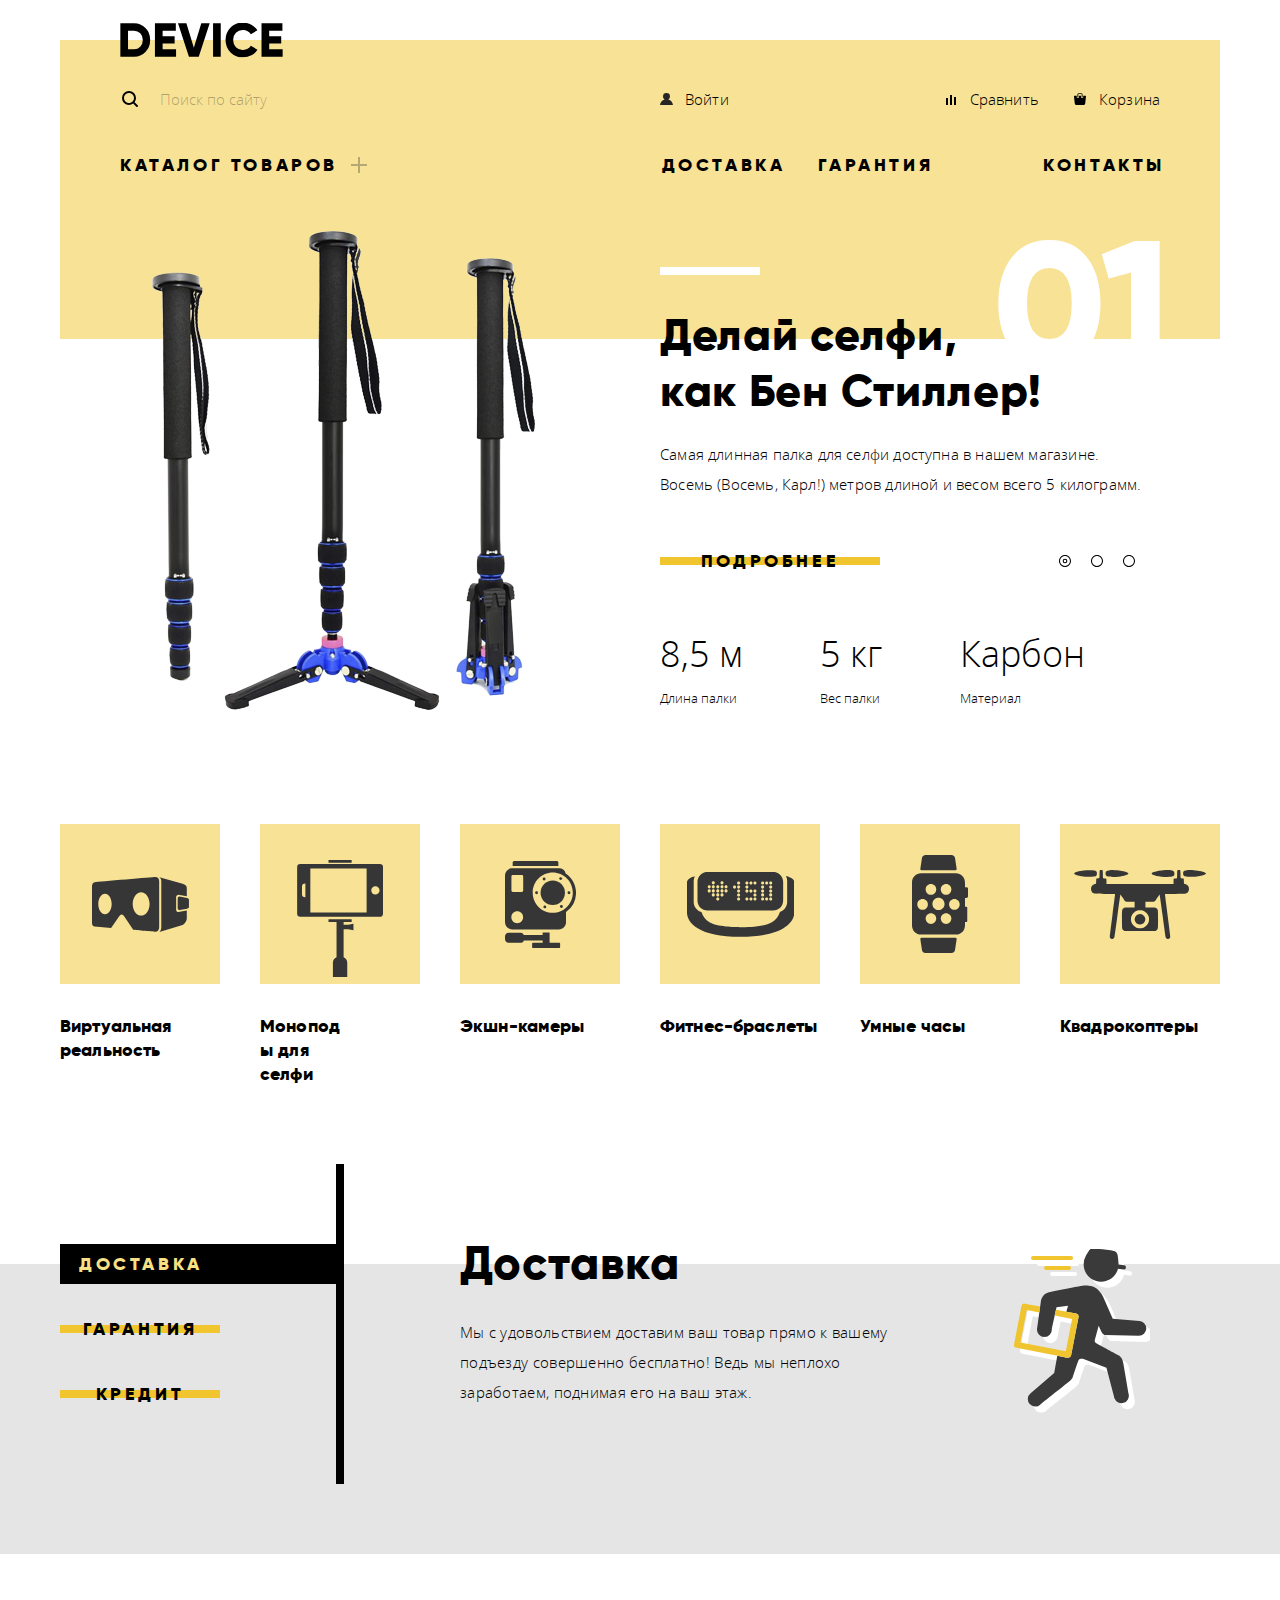
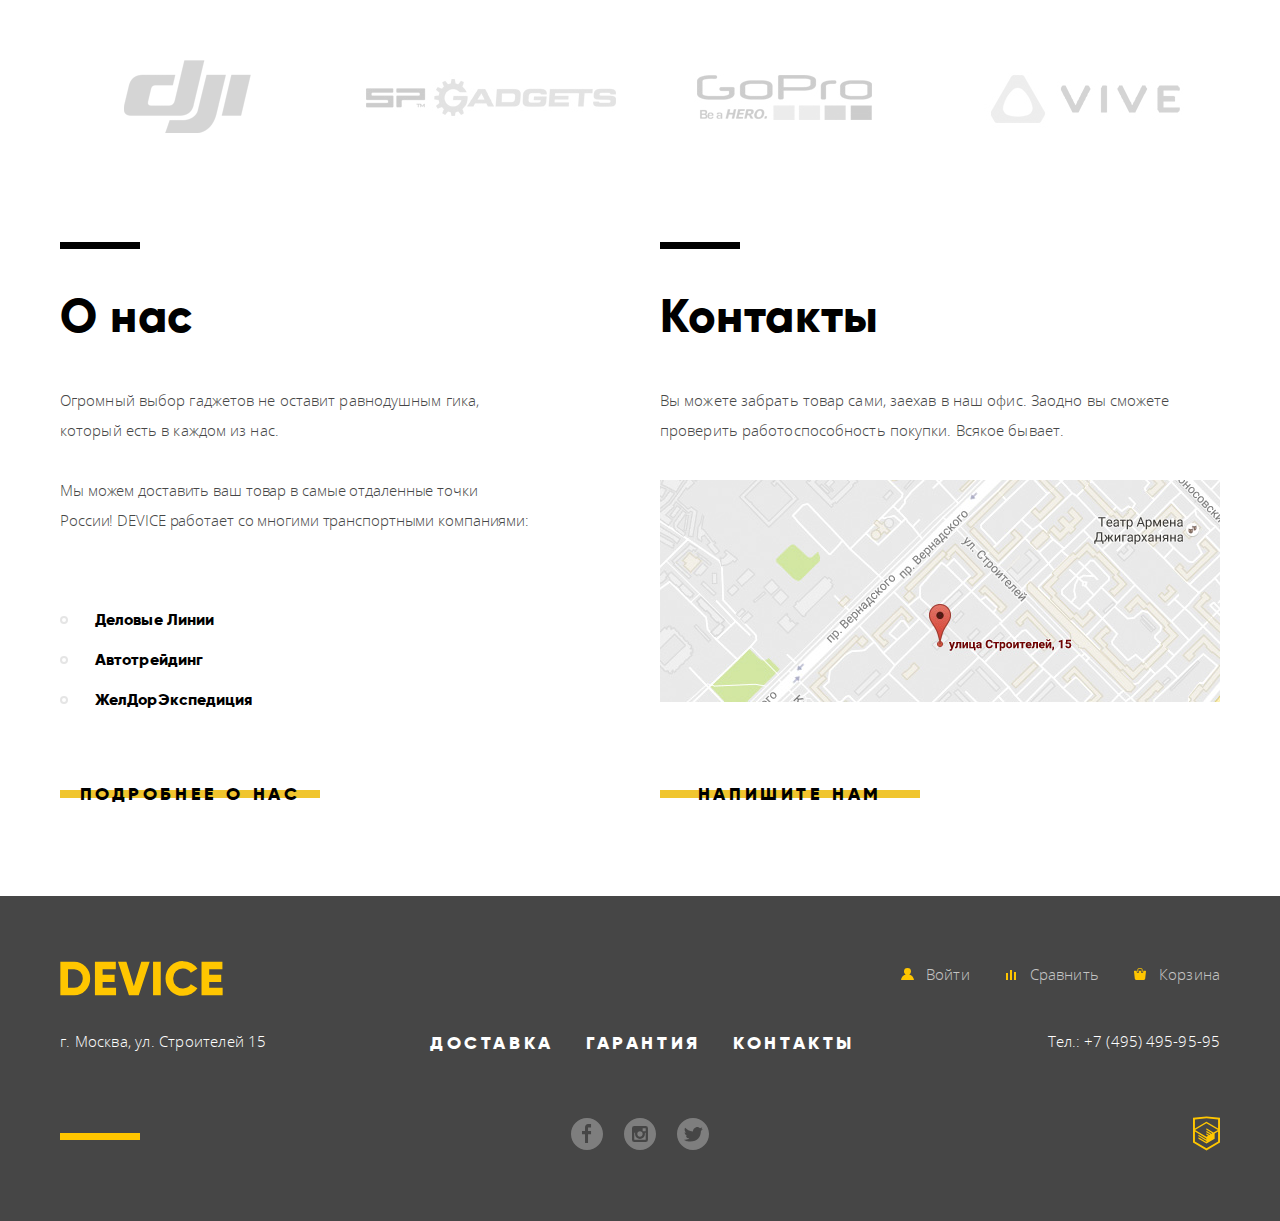
==== commit 0c06b75e: "с учетом замечаний от проверяющего" ====
--- a/index.html
+++ b/index.html
@@ -1,45 +1,51 @@
 <!DOCTYPE html>
 <html lang="ru">
 <head>
-	<meta charset="utf-8">
-	<title>Магазин гаджетов DEVICE</title>
-	<link rel="stylesheet" type="text/css" href="css/styles.css">
+  <meta charset="utf-8">
+  <title>Магазин гаджетов DEVICE</title>
+  <link rel="stylesheet" type="text/css" href="css/normalize.css">
+  <link rel="stylesheet" type="text/css" href="css/styles.css">
 </head>
 <body>
 <header class="header">
   <div class="wrapper">
 	<div class="wrapper__inner">
-		  <div class="logo header__logo"><a class="logo__link" href="index.html"><img src="img/decorative/logo-device.svg" width="163" height="35" alt="Логотип компании Device"></a></div>
-
-		  <div class="header__top">
-			  <form class="header__searcher search" action="https://echo.htmlacademy.ru/" method="get">
-				<label for="header-searcher" class="visually-hidden search__label">Введите текст запроса</label>			
-				<input class="search__field" type="search" id="header-searcher" name="header-searcher" placeholder="Поиск по сайту">	
-				<button class="search__button-search" type="submit" aria-label="Поиск по сайту">Найти</button>
-			  </form>
-			  <ul class="header__user-menu user-menu">
-				<li class="user-menu__item user-menu__item--signin"><a class="user-menu__link user-menu__link--signin" href="inner.html">Войти</a></li>
-				<li class="user-menu__item user-menu__item--compare"><a class="user-menu__link user-menu__link--compare" href="">Сравнить</a></li>
-				<li class="user-menu__item user-menu__item--cart"><a class="user-menu__link user-menu__link--cart" href="">Корзина</a></li>
-			  </ul>		
-		  </div>
-		  <div class="header-menu">
-			  <ul class="header-menu-list">
-				<li class="header-menu__item header-menu__item--catalog dropdown"><a class="header-menu__link" href="">Каталог товаров</a>
-				  <ul class="dropdown__menu">
-					<li class="dropdown__item"><a class="dropdown__link" href="#">Виртуальная реальность</a></li>
-					<li class="dropdown__item"><a class="dropdown__link" href="#">Фитнес-браслеты</a></li>
-					<li class="dropdown__item"><a class="dropdown__link" href="#">Квадрокоптеры</a></li>
-					<li class="dropdown__item"><a class="dropdown__link" href="monopods.html">Моноподы для селфи</a></li>
-					<li class="dropdown__item"><a class="dropdown__link" href="#">Умные часы</a></li>
-					<li class="dropdown__item"><a class="dropdown__link" href="#">Экшн-камеры</a></li>
-				  </ul>
-				</li>
-				<li class="header-menu__item header-menu__item--delivery"><a class="header-menu__link" href="">Доставка</a></li>
-				<li class="header-menu__item header-menu__item--warranty"><a class="header-menu__link" href="">Гарантии</a></li>
-				<li class="header-menu__item header-menu__item--contacts"><a class="header-menu__link" href="">Контакты</a></li>		
-			  </ul>
-		  </div>
+	  <a class="logo__link" href="index.html"><img src="img/decorative/logo-device.svg" width="163" height="35" alt="Логотип компании Device"></a>
+	  <div class="header__top">
+		<form class="header__searcher search" action="https://echo.htmlacademy.ru/" method="get">
+		  <label for="header-searcher" class="visually-hidden search__label">Введите текст запроса</label>			
+		  <input class="search__field" type="search" id="header-searcher" name="header-searcher" placeholder="Поиск по сайту">	
+		  <button class="search__button-search" type="submit" aria-label="Поиск по сайту">Найти</button>
+		</form>
+		<ul class="header__user-menu user-menu">
+		  <li class="user-menu__item user-menu__item--signin">
+		  	<a class="user-menu__link user-menu__link--signin" href="inner.html">Войти</a>
+		  </li>
+		  <li class="user-menu__item user-menu__item--compare">
+		  	<a class="user-menu__link user-menu__link--compare" href="">Сравнить</a>
+		  </li>
+		  <li class="user-menu__item user-menu__item--cart">
+		  	<a class="user-menu__link user-menu__link--cart" href="">Корзина</a>
+		  </li>
+		</ul>		
+	  </div>
+	  <div class="header-menu">
+	    <ul class="header-menu-list">
+		  <li class="header-menu__item header-menu__item--catalog dropdown"><a class="header-menu__link" href="">Каталог товаров</a>
+		   	<ul class="dropdown__menu">
+			  <li class="dropdown__item"><a class="dropdown__link" href="#">Виртуальная реальность</a></li>
+			  <li class="dropdown__item"><a class="dropdown__link" href="#">Фитнес-браслеты</a></li>
+			  <li class="dropdown__item"><a class="dropdown__link" href="#">Квадрокоптеры</a></li>
+			  <li class="dropdown__item"><a class="dropdown__link" href="monopods.html">Моноподы для селфи</a></li>
+			  <li class="dropdown__item"><a class="dropdown__link" href="#">Умные часы</a></li>
+			  <li class="dropdown__item"><a class="dropdown__link" href="#">Экшн-камеры</a></li>
+			</ul>
+		  </li>
+		  <li class="header-menu__item header-menu__item--delivery"><a class="header-menu__link" href="">Доставка</a></li>
+		  <li class="header-menu__item header-menu__item--warranty"><a class="header-menu__link" href="">Гарантия</a></li>
+		  <li class="header-menu__item header-menu__item--contacts"><a class="header-menu__link" href="">Контакты</a></li>
+		</ul>
+	  </div>
 	</div>
   </div>
 </header>
@@ -47,207 +53,192 @@
   <section class="promo">
   	<h1 class="visually-hidden">Интернет-магазин гаджетов Device
   	</h1>
-      <div class="wrapper">
-      	  <div class="promo__slider slider">
-      	  	<h2 class="visually-hidden">Промо-слайды</h2>
-			<input class="visually-hidden" type="radio" id="product-1" name="products" checked>
-			<input class="visually-hidden" type="radio" id="product-2" name="products">
-			<input class="visually-hidden" type="radio" id="product-3" name="products">
-        	  <div class="slider__list">
-          		<div class="slider__item" id="slide-1">
-           		  <div class="slider__item-img">
-              		<img src="img/content/slider/slider-1.png" alt="Черная селфи-палака длиной 8 метров"  width="384" height="486">
-  				  </div>
-              	  <div class="slider__item-content">
-                	<h3 class="slider__item-header">Делай селфи,<br>как Бен Стиллер!</h3>
-                  	<p class="slider__item-text">Самая длинная палка для селфи доступна в нашем магазине.<br>
-  					Восемь (Восемь, Карл!) метров длиной и весом всего 5 килограмм.</p>
-                    <a href="#" class="slider__item-btn btn">Подробнее</a>
-                    <div class="slider__item-table table">
-                      <p class="table__column">
-                        <span class="table__value">8,5 м</span>
-                        <span class="table__name">Длина палки</span>
-                      </p>
-			          <p class="table__column ">
-			            <span class="table__value">5 кг</span>
-			            <span class="table__name">Вес палки</span>
-			          </p>
-			          <p class="table__column ">
-			            <span class="table__value">Карбон</span>
-			            <span class="table__name">Материал</span>
-			          </p>
-                    </div>
-              	  </div>
-            	</div>
-			    <div class="slider__item" id="slide-2">
-			      <div class="slider__item-img">
-			        <img src="img/content/slider/slider-2.png" alt="Мотивирующие фитнес-браслеты" width="345" height="485">
-			  	  </div>
-			      <div class="slider__item-content">
-			        <h3 class="slider__item-header">Худеем<br/>правильно!</h3>
-			        <p class="slider__item-text">Мотивирующие фитнес-браслеты помогут найти в себе силы не пропускать занятия и соблюдать диету.</p>
-			        <a href="#" class="slider__item-btn btn">Подробнее</a>
-			        <div class="slider__item-table table">
-			          <p class="table__column">
-			            <span class="table__value">48 часов</span>
-			            <span class="table__name">Без подзарядки</span>
-			          </p>
-			        </div>
-			      </div>
+    <div class="wrapper">
+      <div class="promo__slider slider">
+        <h2 class="visually-hidden">Промо-слайды</h2>
+	    <input class="visually-hidden" type="radio" id="product-1" name="products" checked>
+	    <input class="visually-hidden" type="radio" id="product-2" name="products">
+	    <input class="visually-hidden" type="radio" id="product-3" name="products">
+        <div class="slider__list">
+          <div class="slider__item" id="slide-1">
+           	<div class="slider__item-img">
+              <img src="img/content/slider/slider-1.png" alt="Черная селфи-палака длиной 8 метров"  width="384" height="486">
+  			</div>
+            <div class="slider__item-content">
+              <h3 class="slider__item-header">Делай селфи,<br>как Бен Стиллер!</h3>
+              <p class="slider__item-text">Самая длинная палка для селфи доступна в нашем магазине.
+  			  Восемь (Восемь, Карл!) метров длиной и весом всего 5 килограмм.</p>
+              <a href="#" class="slider__item-btn btn">Подробнее</a>
+              <div class="slider__item-table table">
+                <p class="table__column">
+                  <span class="table__value">8,5 м</span>
+                  <span class="table__name">Длина палки</span>
+                </p>
+			    <p class="table__column ">
+			      <span class="table__value">5 кг</span>
+			      <span class="table__name">Вес палки</span>
+			    </p>
+			    <p class="table__column ">
+			      <span class="table__value">Карбон</span>
+			      <span class="table__name">Материал</span>
+			    </p>
+              </div>
+            </div>
+          </div>
+		  <div class="slider__item" id="slide-2">
+			<div class="slider__item-img">
+			  <img src="img/content/slider/slider-2.png" alt="Мотивирующие фитнес-браслеты" width="345" height="486">
+			</div>
+			<div class="slider__item-content">
+			  <h3 class="slider__item-header">Худеем<br/>правильно!</h3>
+			  <p class="slider__item-text">Мотивирующие фитнес-браслеты помогут найти в себе силы не пропускать занятия и соблюдать диету.</p>
+			  <a href="#" class="slider__item-btn btn">Подробнее</a>
+			    <div class="slider__item-table table">
+			      <p class="table__column">
+			        <span class="table__value">48 часов</span>
+			        <span class="table__name">Без подзарядки</span>
+			      </p>
 			    </div>
-				<div class="slider__item" id="slide-3">
-			      <div class="slider__item-img">
-			        <img src="img/content/slider/slider-3.png" alt="Квадрокоптер"  width="560" height="400">
-			  	  </div>
-			      <div class="slider__item-content">
-			        <h3 class="slider__item-header">Порхает как бабочка,<br>жалит как пчела!</h3>
-			        <p class="slider__item-text">Этот обычный, на первый взгляд, квадрокоптер оснащён мощным лазером, замаскированным под стандартную камеру.</p>
-			        <a href="#" class="slider__item-btn btn">Подробнее</a>
-			        <div class="slider__item-table table">
-			          <p class="table__column">
-			            <span class="table__value">800 м</span>
-			            <span class="table__name">Дальность полета</span>
-			          </p>
-			          <p class="table__column ">
-			            <span class="table__value">50 м</span>
-			            <span class="table__name">Радиус поражения</span>
-			           </p>
-			        </div>
-			      </div>
+			</div>
+		  </div>
+		  <div class="slider__item" id="slide-3">
+			<div class="slider__item-img">
+			  <img src="img/content/slider/slider-3.png" alt="Квадрокоптер"  width="560" height="486">
+			</div>
+			<div class="slider__item-content">
+			  <h3 class="slider__item-header">Порхает как бабочка, жалит как пчела!</h3>
+			  <p class="slider__item-text">Этот обычный, на первый взгляд, квадрокоптер оснащён мощным лазером, замаскированным под стандартную камеру.</p>
+			  <a href="#" class="slider__item-btn btn">Подробнее</a>
+			    <div class="slider__item-table table">
+			      <p class="table__column">
+			        <span class="table__value">800 м</span>
+			        <span class="table__name">Дальность полета</span>
+			      </p>
+			      <p class="table__column">
+			        <span class="table__value">50 м</span>
+			        <span class="table__name">Радиус поражения</span>
+			      </p>
 			    </div>
-              </div>
-		      <div class="slider__controls">
-		        <label for="product-1" class="slider__controls-item"></label>
-		        <label for="product-2" class="slider__controls-item"></label>
-		        <label for="product-3" class="slider__controls-item"></label>
-		      </div>
-          </div>
+			 </div>
+	      </div>
+        </div>
+	    <div class="slider__controls">
+		  <label for="product-1" class="slider__controls-item"></label>
+		  <label for="product-2" class="slider__controls-item"></label>
+		  <label for="product-3" class="slider__controls-item"></label>
+		</div>
       </div>
-  </section>
-
+    </div>
+  </section>
   <section class="assortment">
-	  <h2 class="visually-hidden">Разделы каталога </h2>
-		<nav class="wrapper">
+	<h2 class="visually-hidden">Разделы каталога </h2>
+	<nav class="wrapper">
 		  <ul class="assortment__list"> 
-			<li class="assortment__item"><a class="assortment__link assortment__link--vr" href="#">Виртуальная<br>реальность</a></li>
-			<li class="assortment__item"><a class="assortment__link assortment__link--monopods" href="monopods.html">Моноподы<br>для селфи</a></li>
+			<li class="assortment__item"><a class="assortment__link assortment__link--vr" href="#">Виртуальная реальность</a></li>
+			<li class="assortment__item"><a class="assortment__link assortment__link--monopods" href="monopods.html">Моноподы для селфи</a></li>
 			<li class="assortment__item"><a class="assortment__link assortment__link--actioncams" href="#">Экшн-камеры</a></li>
 			<li class="assortment__item"><a class="assortment__link assortment__link--bracelets" href="#">Фитнес-браслеты</a></li>
 			<li class="assortment__item"><a class="assortment__link assortment__link--clocks" href="#">Умные часы</a></li>
 			<li class="assortment__item"><a class="assortment__link assortment__link--copters" href="#">Квадрокоптеры</a></li>
 		  </ul>
-		</nav>
-  </section>
-  
+    </nav>
+  </section>
   <section class="opportunities">
     <div class="wrapper">
-      <div class="opportunities__container">
-        <div class="opportunities__banners banner">
-        	<input type="radio" class="visually-hidden" id="banner-1" name="banners" checked>
-        	<input type="radio" class="visually-hidden" id="banner-2" name="banners" >
-        	<input type="radio" class="visually-hidden" id="banner-3" name="banners" >
-
-			
-			<div class="banner__list">
-			  <div class="banner__item" id="tab-1">
-		          <div class="banner__content">
-		            <h3 class="banner__title">Доставка</h3>
-		            <p class="banner__text">Мы с удовольствием доставим ваш товар прямо к вашему подъезду совершенно бесплатно! Ведь мы неплохо заработаем, поднимая его на ваш этаж.</p>
-		            </div>
-		          <div class="banner__img">
-		            <img src="img/decorative/delivery.svg" alt="Упрощенное изображение нашего курьера">
-		          </div>
-		      </div>
-	          <div class="banner__item" id="tab-2">
-		          <div class="banner__content">
-		            <h3 class="banner__title">Гарантия</h3>
-		            <p class="banner__text">Если из-за возгорания купленного у нас товара у вас сгорит дом - не переживайте, мы выдадим вам новый. Товар, не дом, конечно же.</p>
-		            </div>
-		          <div class="banner__img">
-		            <img src="img/decorative/warranty.svg" alt="Инвентарь для ремонта">
-		          </div>	
-		      </div>
-		      <div class="banner__item" id="tab-3">
-		          <div class="banner__content">
-		            <h3 class="banner__title">Кредит</h3>
-		            <p class="banner__text">Залезть в долговую яму стало проще! Кредитные консультанты подберут для вас наиболее выгодные условия кредита. Выгодные для нашего банка, разумеется.</p>
-		            </div>
-		          <div class="banner__img">
-		            <img src="img/decorative/credit.svg" alt="Кредит осилит просящий">
-		          </div>	
-		      </div>
-			</div>
-	        
-	        <div class="banner__controls">
-	          <label for="banner-1" class="banner__control-item btn">Доставка</label>
-	          <label for="banner-2" class="banner__control-item btn">Гарантия</label>
-	          <label for="banner-3" class="banner__control-item btn">Кредит</label>
-	        </div>
-	        
-        </div>
-      </div>
-    </div>
+      <div class="opportunities__banners banner">
+        <input type="radio" class="visually-hidden" id="banner-1" name="banners" checked>
+        <input type="radio" class="visually-hidden" id="banner-2" name="banners" >
+        <input type="radio" class="visually-hidden" id="banner-3" name="banners" >
+		<div class="banner__list">
+		  <div class="banner__item" id="tab-1">
+		    <div class="banner__content">
+		      <h3 class="banner__title">Доставка</h3>
+		      <p class="banner__text">Мы с удовольствием доставим ваш товар прямо к вашему подъезду совершенно бесплатно! Ведь мы неплохо заработаем, поднимая его на ваш этаж.</p>
+		    </div>
+		    <img class="banner__img" src="img/decorative/delivery.svg" width="136" height="164" alt="Упрощенное изображение нашего курьера">
+		  </div>
+	      <div class="banner__item" id="tab-2">
+		    <div class="banner__content">
+		      <h3 class="banner__title">Гарантия</h3>
+		      <p class="banner__text">Если из-за возгорания купленного у нас товара у вас сгорит дом - не переживайте, мы выдадим вам новый. <br>Товар, не дом, конечно же.</p>
+		    </div>
+		    <img class="banner__img" src="img/decorative/warranty.svg" width="171" height="194" alt="Инвентарь для ремонта">
+		  </div>
+		  <div class="banner__item" id="tab-3">
+		    <div class="banner__content">
+		      <h3 class="banner__title">Кредит</h3>
+		      <p class="banner__text">Залезть в долговую яму стало проще! Кредитные консультанты подберут для вас наиболее выгодные условия кредита. Выгодные для нашего банка, разумеется.</p>
+		    </div>		       
+		    <img class="banner__img" src="img/decorative/credit.svg" width="156" height="186" alt="Кредит осилит просящий">
+		  </div>	
+		</div>
+		<div class="banner__controls">
+	      <label for="banner-1" class="banner__control-item btn">Доставка</label>
+	      <label for="banner-2" class="banner__control-item btn">Гарантия</label>
+	      <label for="banner-3" class="banner__control-item btn">Кредит</label>
+	    </div>
+	  </div>
+	</div> 
   </section>
   <section class="clients">
-	  <h2 class="visually-hidden">Наши клиенты</h2>
-		<nav class="wrapper">
-		  <ul class="clients__list">
-			<li class="clients__item">
-			  <a class="clients__link" href="https://www.dji.com/ru" target="_blank">
-				<img src="img/clients/dji_logo.png" width="260" height="100" alt="Компания DJI">
-			  </a>
-			</li>
-			<li class="clients__item">
-			  <a class="clients__link"  href="www.sp-gadgets.com/" target="_blank">
-				<img src="img/clients/spg_logo.png" width="260" height="100" alt="Компания SP Gadgets">
-			  </a>
-			</li>
-			<li class="clients__item">
-			  <a class="clients__link" href="https://gopro.com/" target="_blank">
-				<img src="img/clients/gopro_logo.png" width="260" height="100" alt="Компания GoPro">
-			  </a>
-			</li>
-			<li class="clients__item">
-			  <a class="clients__link" href="https://www.vive.com/ru/" target="_blank">
-				<img src="img/clients/vive_logo.png" width="260" height="100" alt="Компания Vive">
-			  </a>
-			</li>
+    <h2 class="visually-hidden">Наши клиенты</h2>
+	<nav class="wrapper">
+	  <ul class="clients__list">
+	    <li class="clients__item">
+		  <a class="clients__link" href="https://www.dji.com/ru" target="_blank">
+		    <img src="img/clients/dji_logo.png" width="260" height="100" alt="Компания DJI">
+		  </a>
+		</li>
+		<li class="clients__item">
+		  <a class="clients__link"  href="www.sp-gadgets.com/" target="_blank">
+		     <img src="img/clients/spg_logo.png" width="260" height="100" alt="Компания SP Gadgets">
+		  </a>
+		</li>
+		<li class="clients__item">
+		  <a class="clients__link" href="https://gopro.com/" target="_blank">
+		    <img src="img/clients/gopro_logo.png" width="260" height="100" alt="Компания GoPro">
+		  </a>
+		</li>
+		<li class="clients__item">
+		  <a class="clients__link" href="https://www.vive.com/ru/" target="_blank">
+		     <img src="img/clients/vive_logo.png" width="260" height="100" alt="Компания Vive">
+		  </a>
+		</li>
+	  </ul>
+	</nav>
+  </section>
+  <section class="about">
+	<h2 class="visually-hidden">Информация про магазин DEVICE</h2>
+	<div class="wrapper">
+	  <div class="about__info">
+	    <section class="about__column">
+		  <h3 class="about__title">О нас</h3>
+		  <p class="about__text">Огромный выбор гаджетов не оставит равнодушным гика, который есть в каждом из нас.</p>
+		  <p class="about__text">Мы можем доставить ваш товар в самые отдаленные точки России! DEVICE работает со многими транспортными компаниями:</p>
+		  <ul class="about__delivery delivery">
+		    <li class="delivery__item"><a class="delivery__link"  href="https://www.dellin.ru/">Деловые Линии</a></li>
+		    <li class="delivery__item"><a class="delivery__link" href="ae5000.ru/">Автотрейдинг</a></li>
+			<li class="delivery__item"><a class="delivery__link"  href="https://www.jde.ru/">ЖелДорЭкспедиция</a></li>
 		  </ul>
-		</nav>
-  </section>
-
-  <section class="about">
-	  <h2 class="visually-hidden">Информация про магазин DEVICE</h2>
-		<div class="wrapper">
-		  <div class="about__info">
-			<section class="about__column">
-			  <h3 class="about__title">О нас</h3>
-				<p class="about__text">Огромный выбор гаджетов не оставит равнодушным гика,<br> который есть в каждом из нас.</p>
-				<p class="about__text">Мы можем доставить ваш товар в самые отдаленные точки<br> России! DEVICE работает со многими транспортными компаниями:</p>
-				<ul class="about__delivery delivery">
-				  <li class="delivery__item"><a class="delivery__link"  href="https://www.dellin.ru/">Деловые линии</a></li>
-				  <li class="delivery__item"><a class="delivery__link" href="ae5000.ru/">Автотрединг</a></li>
-				  <li class="delivery__item"><a class="delivery__link"  href="https://www.jde.ru/">ЖелДорЭкспедиция</a></li>
-				</ul>
-				<a href="" class="about__btn btn">Подробнее о нас</a>
-			</section>
-
-			<section class="about__column">
-			  <h3 class="about__title">Контакты</h3>
-			  <p class="about__text">Вы можете забрать товар сами, заехав в наш офис. Заодно вы сможете проверить работоспособность покуки. Всякое бывает.</p>
-				<img class="about__map" src="img/content/map.jpg" alt="Как до нас добраться">
-			  <button type="button" class="about__btn btn about__btn--popup">Напишите нам</button>
-			</section>					
-		  </div>				
-		</div>
+		  <a href="about.html" class="about__btn btn">Подробнее о нас</a>
+		</section>
+		<section class="about__column">
+		  <h3 class="about__title">Контакты</h3>
+		  <p class="about__text">Вы можете забрать товар сами, заехав в наш офис. Заодно вы сможете проверить работоспособность покупки. Всякое бывает.</p>
+		  <a class="about__link" href="contacts.html">
+		  	<img class="about__map" src="img/content/map.jpg" width="560" height="222" alt="Как до нас добраться">
+		  </a>
+		  <a href="writeus.html" class="about__btn btn about__btn--popup">Напишите нам</a>
+		</section>					
+	  </div>				
+	</div>
   </section>
 </main>
 <footer class="footer">
   <div class="wrapper">
    	<div class="footer__container">
    	  <div class="footer__top">
-		<div class="logo footer__logo"><a class="logo__link" href="index.html"><img src="img/decorative/logo-device-footer.svg" width="163" height="35" alt="Логотип компании Device"></a>
-		</div>
+		<a class="logo__link" href="index.html"><img src="img/decorative/logo-device-footer.svg" width="163" height="35" alt="Логотип компании Device"></a>
 		<ul class="footer__user-menu user-menu">
 		  <li class="user-menu__item user-menu__item--signin"><a class="user-menu__link user-menu__link--signin" href="inner.html">Войти</a></li>
 		  <li class="user-menu__item user-menu__item--compare"><a class="user-menu__link user-menu__link--compare" href="">Сравнить</a></li>
@@ -255,7 +246,7 @@
 		</ul>
 	  </div>
 	  <div class="footer__middle">
-		<address class="footer__address">г.Москва, ул. Строителей 15</address>
+		<address class="footer__address">г. Москва, ул. Строителей 15</address>
 		<ul class="footer-menu">
 		  <li class="footer-menu__item">
 			<a class="footer-menu__link" href="#">Доставка</a>
@@ -267,67 +258,63 @@
 			<a class="footer-menu__link" href="#">Контакты</a>
 		  </li>
 		</ul>
-		<a class="footer__tel" href="tel:+7(495)4959595">Тел: +7(495)495-95-95</a>
+		<a class="footer__tel" href="tel:+7(495)4959595">Тел.: +7 (495) 495-95-95</a>
 	  </div>
 	  <div class="footer__links">
 		<ul class="footer__social social">
 		  <li class="social__item">
 		  	<a class="social__link" href="#" aria-label="Device на Facebook">
-		  	  <img src="img/links/fb.svg" alt="">
+		  	  <img src="img/links/fb.svg" width="32" height="32" alt="">
 		  	</a>
 		  </li>
 		  <li class="social__item">
 		  	<a class="social__link" href="#" aria-label="Device в Instagram">
-		  	  <img src="img/links/instagram.svg" alt="">
+		  	  <img src="img/links/instagram.svg" width="32" height="32" alt="">
 		  	</a>
 		  </li>
 		  <li class="social__item">
 		  	<a class="social__link" href="#" aria-label="Device в Twitter">
-		      <img src="img/links/twitter.svg" alt="">
+		      <img src="img/links/twitter.svg" width="32" height="32" alt="">
 		    </a>
 		  </li>
 		</ul>
 		<a class="footer__copyright" href="https://htmlacademy.ru/intensive/htmlcss" aria-label="Сайт разработан HTML Academy">
-		  <img src="img/links/logo-html.svg" alt="Логотип Академии">
+		  <img src="img/links/logo-html.svg" width="27" height="35" alt="Логотип Академии">
 		</a>
 	  </div>
    	</div>
   </div>
 </footer>
-	<section class="modal modal__feedback" id="modal-feedback">
-	  <h3 class="visually-hidden">Форма обратной связи</h3>
-	  <button type="button" class="modal__btn-exit" tabindex="0">Закрыть</button>
-		<form class="feedback__form form" action="https://echo.htmlacademy.ru/" method="post">
-		  <fieldset class="form__userinfo">
-			<div class="userinfo__wrapper">
-			  <div class="form__userinfo-item">
-				<label for="username" class="form__field-title">Ваше имя:</label>
-				  <input type="text" name="username" id="username" class="form__field form__field--username" placeholder="Имя Фамилия" tabindex="0">						
-			  </div>
-			  <div class="form__userinfo-item">
-				<label for="usermail" class="form__field-title ">Ваш email:</label>
-				<input type="email" name="usermail" id="usermail" class="form__field form__field--usermail" placeholder="email@example.com" tabindex="0">
-			  </div>
-			</div>					
-		  </fieldset>
-		  <fieldset class="form__usermessage">
-			<legend class="visually-hidden">Что вас интересует?</legend>
-			 <label for="usermessage" class="form__field-title">Текст письма:</label>
-				<textarea name="usermessage" id="usermessage"  class="form__field form__field--usermessage" cols="100" rows="10" placeholder="В свободной форме" tabindex="0"></textarea>
-		  </fieldset>
-		  <button type="submit" class="modal__form-btn btn">Отправить</button>			
-		</form>
-	</section>
-	<section class="modal modal__map map" id="modal-map">
-	  <h3 class="visually-hidden">Как до нас добраться</h3>
-		<button type="button" class="modal__btn-exit">Закрыть</button>
-	</section>
-
-
+<section class="modal modal__feedback" id="modal-feedback">
+  <h3 class="visually-hidden">Форма обратной связи</h3>
+  <button type="button" class="modal__btn-exit" tabindex="0">Закрыть</button>
+  <form class="feedback__form form" action="https://echo.htmlacademy.ru/" method="post">
+	<fieldset class="form__userinfo">
+	  <div class="userinfo__wrapper">
+		<div class="form__userinfo-item">
+		  <label for="username" class="form__field-title">Ваше имя:</label>
+		  <input type="text" name="username" id="username" class="form__field form__field--username" placeholder="Имя Фамилия" tabindex="0">						
+		</div>
+		<div class="form__userinfo-item">
+		  <label for="usermail" class="form__field-title ">Ваш email:</label>
+		  <input type="email" name="usermail" id="usermail" class="form__field form__field--usermail" placeholder="email@example.com" tabindex="0">
+		</div>
+	  </div>					
+	</fieldset>
+	<fieldset class="form__usermessage">
+	  <legend class="visually-hidden">Что вас интересует?</legend>
+	  <label for="usermessage" class="form__field-title">Текст письма:</label>
+	  <textarea name="usermessage" id="usermessage"  class="form__field form__field--usermessage" cols="100" rows="10" placeholder="В свободной форме" tabindex="0"></textarea>
+	</fieldset>
+	<button type="submit" class="modal__form-btn btn">Отправить</button>	
+  </form>
+</section>
+<section class="modal modal__map map" id="modal-map">
+  <h3 class="visually-hidden">Как до нас добраться</h3>
+  <button type="button" class="modal__btn-exit">Закрыть</button>
+</section>
 <script src="https://api-maps.yandex.ru/2.1/?apikey=e65a5941-ff7f-4ba8-8c4b-619608518509&lang=ru_RU">
 </script>
-
 <script src="js/device.js"></script>
-
 </body>
 </html>--- a/css/styles.css
+++ b/css/styles.css
@@ -15,9 +15,6 @@
     font-weight: normal;
 }
 
-
-
-
 body {
 	margin: 0;
 	padding: 0;
@@ -33,59 +30,26 @@
 	  margin: -1px;
 }
 
-* {
-	-webkit-box-sizing: border-box;
-	        box-sizing: border-box;
-}
-
-p {
-	margin: 0;
+html {
+ 	-webkit-box-sizing: border-box;
+ 	        box-sizing: border-box; 
+}
+*, *::before, *::after {
+	-webkit-box-sizing: inherit;
+	        box-sizing: inherit; 
 }
 
 a {
   text-decoration: none;
 }
 
-ul {
-	margin: 0;
-	list-style: none;
-	padding-left: 0;
-}
-
-
-fieldset {
-	border: none;
-	margin: 0;
-	padding: 0;
-}
-
-h1 {
-	font-size: 47px;
-	line-height: 48px;
-	margin: 0;
-}
-
-h3 {
-	margin: 0;
-}
-
-/*for ie*/
-textarea {
-	overflow: auto;
-}
-
-
 /*разметка сетки*/
-
-
 
 .wrapper {
 	width: 1160px;
-
 	margin-left: auto;
 	margin-right: auto;
 }
-
 
 /*хедэр*/
 
@@ -94,16 +58,19 @@
 	padding-right: 60px;
 }
 
-
 .header .wrapper__inner {
 	background-color: rgb(247,226,150);
 	margin-top: 40px;
-
-	padding-bottom: 55px;
-}
-
-.header__logo {
+	padding-bottom: 50px;
+}
+
+.logo__link {
+	display: block;
 	height: 35px;
+	width: 180px;
+}
+
+.header .logo__link {
 	-webkit-transform: translateY(-50%);
 	        -ms-transform: translateY(-50%);
 	    transform: translateY(-50%);
@@ -118,10 +85,8 @@
 	opacity: 0.3;
 }
 
-
-
 .header__top {
-	margin-bottom: 30px;
+	margin-bottom: 28px;
 	display: -webkit-box;
 	display: -ms-flexbox;
 	display: flex;
@@ -148,17 +113,14 @@
 
 .header__searcher::before {
 	position: absolute;
-	
 	content: "";
 	left: 2px;
 	top: 16px;
 	width: 20px;
 	height: 16px;
-	
 	background-image: url(../img/interface/search.svg);
 	background-repeat: no-repeat;
 }
-
 
 .search__field {
 	width: 360px;
@@ -168,7 +130,6 @@
 	outline: none;
 	background-color: transparent;
 	height: 50px;
-
 	font-family: OpenSansLight, Helvetica, Arial, sans-serif;
 	font-size: 15px;
 	line-height: 30px;
@@ -203,21 +164,17 @@
 	color: rgba(0,0,0,0.3);
 }
 
-
 .header__searcher:hover .search__field::-webkit-input-placeholder {
 	color: rgba(0,0,0,0.6);
 }
 
-
 .header__searcher:hover .search__field:-ms-input-placeholder {
 	color: rgba(0,0,0,0.6);
 }
 
-
 .header__searcher:hover .search__field::-ms-input-placeholder {
 	color: rgba(0,0,0,0.6);
 }
-
 
 .header__searcher:hover .search__field::placeholder {
 	color: rgba(0,0,0,0.6);
@@ -236,14 +193,10 @@
 	height: 49px;
 	-webkit-box-sizing: border-box;
 	        box-sizing: border-box;
-
-
 	border: 2px solid #000;
 	margin-left: auto;
-
 	display: none;
 }
-
 
 .search__button-search:hover,
 .search__button-search:focus {
@@ -256,11 +209,13 @@
 	display: block;
 }
 
-
 /*юзер меню*/
 
 .header__user-menu {
-	
+	margin: 0;
+	list-style: none;
+	padding-left: 5px;
+	margin-top: -2px;
 	width: 500px;
 	display: -webkit-box;
 	display: -ms-flexbox;
@@ -268,6 +223,8 @@
 	-webkit-box-pack: start;
 	    -ms-flex-pack: start;
 	        justify-content: flex-start;
+	-ms-flex-wrap: wrap;
+	    flex-wrap: wrap;
 }
 
 .user-menu__item + .user-menu__item {
@@ -283,28 +240,26 @@
 	font-size: 15px;
 	line-height: 30px;
 	position: relative;
-
-	padding-left: 25px;
+	padding-left: 20px;
+	letter-spacing: 0.15px;
 }
 
 .user-menu__link--signout {
 	opacity: 0.3;
-	
 }
 
 .user-menu__link::before {
 	position: absolute;
-	
 	content: "";
 	width: 13px;
 	height: 12px;
-	left: 0;
-
+	left: -5px;
 	top: 50%;
 	-webkit-transform: translateY(-50%);
 	        -ms-transform: translateY(-50%);
 	    transform: translateY(-50%);
-	background-repeat: no-repeat
+	background-repeat: no-repeat;
+	background-position: bottom;
 }
 
 .user-menu__link--signin::before {
@@ -341,10 +296,12 @@
 	opacity: 0.3;
 }
 
-
 /*блок основного меню в хэдере*/
 
 .header-menu-list {
+	margin: 0;
+	list-style: none;
+	padding-left: 0;
 	display: -webkit-box;
 	display: -ms-flexbox;
 	display: flex;
@@ -352,31 +309,30 @@
 	    -ms-flex-pack: start;
 	        justify-content: flex-start;
 	position: relative;
-
+	-ms-flex-wrap: wrap;
+	    flex-wrap: wrap;
 }
 
 .header-menu__item {
-	margin-left: 38px;
-
-}
-
-.header-menu__item--contacts{
-  	margin-left: 112px;
+	margin-left: 33px;
+}
+
+.header-menu__item--contacts {
+  	margin-left: 110px;
+  	letter-spacing: 3.6px;
+  	margin-right: -5px;
 }
 
 .header-menu__item--catalog {
 	width: 240px;
-
 	margin-left: 0;
   	margin-right: auto;
 }
-
 
 .header-menu__item--catalog .header-menu__link {
 	display: block;
 	width: 100%;
 	position: relative;
-	text-align: left;
 }
 
 .header-menu__link {
@@ -385,7 +341,7 @@
 	font-size: 18px;
 	line-height: 24px;
 	text-transform: uppercase;
-	letter-spacing: 3px;
+	letter-spacing: 3.6px;
 }
 
 .header-menu__link:hover,
@@ -396,43 +352,37 @@
 .header-menu__link:active {
 	color: rgba(0,0,0,0.3);
 }
-
-
 
 .header-menu__item--catalog .header-menu__link::after {
 	position: absolute;
 	content: "";
 	width: 24px;
 	height: 16px;
-
-	right: -8px;
+	right: -15px;
 	top: 50%;
 	-webkit-transform: translateY(-50%);
 	        -ms-transform: translateY(-50%);
 	    transform: translateY(-50%);
 	opacity: 0.3;
-
 	background-image: url(../img/interface/plus.svg);
 	background-repeat: no-repeat;
-
 	opacity: 0.3;
 }
 
-
 /*дропдаун*/
 
 .dropdown__menu {
+	margin: 0;
+	list-style: none;
+	padding-left: 0;
 	position: absolute;
 	left: -60px;
 	right: -60px;
-
 	padding-left: 60px;
 	padding-right: 440px;
 	padding-top: 20px;
 	padding-bottom: 30px;
-
 	background-color: rgb(247,226,150);
-
 	display: none;
 	-webkit-box-orient: horizontal;
 	-webkit-box-direction: normal;
@@ -442,7 +392,6 @@
 	    flex-wrap: wrap;
 	-ms-flex-line-pack: justify;
 	    align-content: space-between;
-
 	z-index: 2;
 }
 
@@ -463,15 +412,13 @@
  	display: flex;
 }
 
-
-.dropdown__link  {
+.dropdown__link {
 	text-transform: none;
 	font-family: OpenSansLight, Helvetica, Arial, sans-serif;
 	font-size: 15px;
 	line-height: 36px;
 	color: #000000;
 	letter-spacing: 0px;
-
 	display: block;
 }
 
@@ -484,19 +431,18 @@
 	color: rgba(0,0,0,0.3);
 }
 
-
-
 /*слайдер с товарами*/
+
 .promo {
  	margin-bottom: 95px;
 }
 
-.slider{
+.slider {
   	position: relative;
-  	height: 492px;
-}
-
-.slider__list{
+  	min-height: 497px;
+}
+
+.slider__list {
   	counter-reset: slides;
 }
 
@@ -514,9 +460,9 @@
 	    -ms-flex-pack: justify;
 	        justify-content: space-between;
 	padding-right: 60px;
-	background: -webkit-linear-gradient(top, rgb(247,226,150) 0%, rgb(247,226,150) 100px,#fff 100px,#fff 100%);
-	background: -o-linear-gradient(top, rgb(247,226,150) 0%, rgb(247,226,150) 100px,#fff 100px,#fff 100%);
-	background: linear-gradient(to bottom, rgb(247,226,150) 0%, rgb(247,226,150) 100px,#fff 100px,#fff 100%);
+	background: -webkit-linear-gradient(top, rgb(247,226,150) 0%, rgb(247,226,150) 112px,#fff 112px,#fff 100%);
+	background: -o-linear-gradient(top, rgb(247,226,150) 0%, rgb(247,226,150) 112px,#fff 112px,#fff 100%);
+	background: linear-gradient(to bottom, rgb(247,226,150) 0%, rgb(247,226,150) 112px,#fff 112px,#fff 100%);
 	position: absolute;
 	opacity: 0;
 	visibility: hidden;
@@ -529,11 +475,13 @@
 .slider__item-img {
     width: 560px;
     text-align: center;
+    margin-top: 0px;
+    margin-left: 3px;
 }
 
 .slider__item-img [alt="Квадрокоптер"] {
-	padding-top: 60px;
-	padding-left: 35px;
+	padding-top: 70px;
+	padding-left: 25px;
 }
 
 .slider__item-content {
@@ -544,14 +492,16 @@
 	-webkit-box-direction: normal;
 	    -ms-flex-direction: column;
 	        flex-direction: column;
-    margin-top: 75px;
+    margin-top: 80px;
 	width: 500px;
+	min-height: 422px;
 }
 
 .slider__item-header {
-	font-size: 47px;
+	font-size: 45px;
 	line-height: 56px;
-	letter-spacing: 0.4px;
+	letter-spacing: 0.7px;
+	margin: 0;
 	margin-bottom: 20px;
     position: relative;
     z-index: 1;
@@ -567,9 +517,10 @@
 	top: -40px;
 }
 
-.slider__item-header::after{
+.slider__item-header::after {
     position: absolute;
 	font-size: 179px;
+	letter-spacing: -2px;
 	color: rgb(255,255,255);
 	right: -10px;
 	top: -30px;
@@ -579,15 +530,27 @@
 }
 
 .slider__item-text {
+	margin: 0;
 	font-family: OpenSansLight, Helvetica, Arial, sans-serif;
 	font-size: 15px;
 	line-height: 30px;
-	margin-bottom: 35px;
-}
-
-.slider__item-btn{
+	letter-spacing: 0.18px;
+	width: 450px;
+}
+
+.slider__item:first-child .slider__item-text {
+	width: 485px;
+}
+
+.slider__item:last-child .slider__item-text {
+	width: 470px;
+}
+
+
+.slider__item-btn {
     width: 220px;
-    margin-bottom: 40px;
+    margin-top: auto;
+    margin-bottom: 33px;
 }
 
 .slider__item-table {
@@ -599,6 +562,7 @@
 	-webkit-box-pack: start;
 	    -ms-flex-pack: start;
 	        justify-content: flex-start;
+	margin-bottom: 5px;
 }
 
 .table__column {
@@ -612,7 +576,7 @@
     width: 160px;
 }
 
-.table__column:nth-child(2){
+.table__column:nth-child(2) {
     width: 140px;
 }
 
@@ -627,35 +591,34 @@
 	margin-bottom: 10px;
 }
 
-.slider__controls{
+.slider__controls {
     position: absolute;
     right: 85px;
-    bottom: 160px;
+    bottom: 162px;
     display: -webkit-box;
     display: -ms-flexbox;
     display: flex;
 }
 
-.slider__controls-item{
+.slider__controls-item {
     font-size: 0;
 	width: 12px;
 	height: 12px;
   	background-image: url(../img/interface/slider-button-empty.svg);
   	background-repeat: no-repeat;
-
   	cursor: pointer;
 }
 
-.slider__controls-item + .slider__controls-item{
+.slider__controls-item + .slider__controls-item {
   	margin-left: 20px;
 }
 
 #product-1:checked ~ .slider__list #slide-1,
 #product-2:checked ~ .slider__list #slide-2,
-#product-3:checked ~ .slider__list #slide-3{
+#product-3:checked ~ .slider__list #slide-3 {
+	position: relative;
   	opacity: 1;
  	visibility: visible;
-
 }
 
 #product-1:checked ~ .slider__controls [for="product-1"],
@@ -664,26 +627,28 @@
 	background-image: url(../img/interface/slider-button2.svg);
 }
 
-
-
 /*Секция ассортимент*/
 
 .assortment {
-	margin-bottom: 80px;
+	margin-bottom: 78px;
 }
 
 .assortment__list {
+	margin: 0;
+	list-style: none;
+	padding-left: 0;
 	display: -webkit-box;
 	display: -ms-flexbox;
 	display: flex;
 	-webkit-box-pack: justify;
 	    -ms-flex-pack: justify;
 	        justify-content: space-between;
+	-ms-flex-wrap: wrap;
+	    flex-wrap: wrap;
 }
 
 .assortment__item {
 	width: 160px;
-	height: 240px;
 }
 
 .assortment__link {
@@ -693,6 +658,8 @@
 	line-height: 24px;
 	letter-spacing: 0.15px;
 	color: #000000;
+	position: relative;
+	word-wrap: break-word;
 }
 
 .assortment__link:active {
@@ -702,30 +669,33 @@
 .assortment__link::before {
 	content: "";
 	display: block;
+	width: 160px;
 	height: 160px;
 	margin-bottom: 30px;
-
-	background-color: rgba(247,226,150,0.5);
+	background-color: rgba(247,226,150,1);
 }
 
 .assortment__link::after {
+	position: absolute;
+	top: 0;
 	content: "";
 	display: block;
+	width: 160px;
 	height: 160px;
-	margin-top: -215px;
-	margin-left: 5px;
-
 	background-position: 50% 50%;
 	background-repeat: no-repeat;
 }
 
 .assortment__link--vr::after {
-	margin-top: -240px;
 	background-image: url(../img/main-catalog/popular-1.svg);
 }
 
+.assortment__link--monopods {
+	width: 93px;
+}
+
 .assortment__link--monopods::after {
-	margin-top: -240px;
+	margin-top: -5px;
 	background-image: url(../img/main-catalog/popular-2.svg);
 	background-position: 50% 95%;
 }
@@ -754,8 +724,6 @@
 .assortment__link:active::after {
 	opacity: 0.3;
 }
-
-
 
 /*блок возможностей*/
 
@@ -763,8 +731,8 @@
 	background: -webkit-linear-gradient(top, transparent 0%, transparent 100px,#e5e5e5 100px,#e5e5e5 100%);
 	background: -o-linear-gradient(top, transparent 0%, transparent 100px,#e5e5e5 100px,#e5e5e5 100%);
 	background: linear-gradient(to bottom, transparent 0%, transparent 100px,#e5e5e5 100px,#e5e5e5 100%);
-	height: 390px;
 	margin-bottom: 94px;
+	padding-bottom: 70px;
 }
 
 .banner__item {
@@ -781,8 +749,7 @@
 	-webkit-box-pack: justify;
 	    -ms-flex-pack: justify;
 	        justify-content: space-between;
-	margin-top: 70px;
-
+	margin-top: 75px;
 	position: absolute;
 	opacity: 0;
 	visibility: hidden;
@@ -794,19 +761,16 @@
 	position: relative;
   	opacity: 1;
  	visibility: visible;
-
  	-webkit-transition: all ease-in-out 0.5s;
-
  	-o-transition: all ease-in-out 0.5s;
-
  	transition: all ease-in-out 0.5s;
 }
 
 .banner__title {
+	margin: 0;
 	font-size: 47px;
 	line-height: 48px;
 	letter-spacing: 1px;
-
 	margin-bottom: 30px;
 }
 
@@ -815,50 +779,47 @@
 	font-size: 15px;
 	line-height: 30px;
 	letter-spacing: 0.3px;
-
-	width: 440px;
-
-	margin-bottom: 120px;
+	width: 445px;
+}
+
+.banner__item:first-child .banner__img {
+	margin-top: 10px;
+	margin-right: 70px;
 }
 
 .banner__img {
-	width: 260px;
-	height: 180px;
-	display: -webkit-box;
-	display: -ms-flexbox;
-	display: flex;
-	-ms-flex-pack: distribute;
-	    justify-content: space-around;
-
-}
+	margin-top: -10px;
+	margin-right: 45px;
+}
+
+.banner__item:last .banner__img {
+	margin-top: 0px;
+	margin-right: 70px;
+}
+
+
 
 .banner {
-	position: relative;
-	height: 390px;
-	display: -webkit-box;
-	display: -ms-flexbox;
-	display: flex;
-	-webkit-box-pack: end;
-	    -ms-flex-pack: end;
-	        justify-content: flex-end;
+	display: -webkit-box;
+	display: -ms-flexbox;
+	display: flex;
+	-webkit-box-pack: start;
+	    -ms-flex-pack: start;
+	        justify-content: flex-start;
+	-webkit-box-orient: horizontal;
+	-webkit-box-direction: reverse;
+	    -ms-flex-direction: row-reverse;
+	        flex-direction: row-reverse;
 }
 
 .banner__controls {
-	position: absolute;
-    left: 0;
-    top: 0px;
+    margin-right: auto;
     width: 284px;
     border-right: 8px solid #000;
     padding-top: 70px;
-    padding-bottom: 80px;
-
-
+    padding-bottom: 70px;
     display: -webkit-box;
-
-
     display: -ms-flexbox;
-
-
     display: flex;
     -webkit-box-orient: vertical;
     -webkit-box-direction: normal;
@@ -911,29 +872,29 @@
 	text-align: left;
 }
 
-
 /*Блок клиенты*/
+
 .clients {
 	margin-bottom: 90px;
 }
 
 .clients__list {
-	height: 100px;
-	
-
-	display: -webkit-box;
-
-	display: -ms-flexbox;
-
+	margin: 0;
+	list-style: none;
+	padding-left: 0;
+	display: -webkit-box;
+	display: -ms-flexbox;
 	display: flex;
 	-webkit-box-pack: justify;
 	    -ms-flex-pack: justify;
 	        justify-content: space-between;
+	-ms-flex-wrap: wrap;
+	    flex-wrap: wrap;
 }
 
 .clients__link {
 	-webkit-filter: grayscale(100%) opacity(20%);
-	        filter: grayscale(100%) opacity(20%)
+	        filter: grayscale(100%) opacity(20%);
 }
 
 .clients__link:hover {
@@ -944,11 +905,10 @@
 	transition: all ease-in-out 0.3s;
 }
 
-
 /*блок о компании*/
 
 .about {
-	margin-bottom: 75px;
+	margin-bottom: 82px;
 }
 
 .about__info {
@@ -958,13 +918,17 @@
 	-webkit-box-pack: justify;
 	    -ms-flex-pack: justify;
 	        justify-content: space-between;
+	-ms-flex-wrap: wrap;
+	    flex-wrap: wrap;
 }
 
 .about__title {
 	font-family: GilroyExtraBold, Helvetica, Arial, sans-serif;
 	font-size: 47px;
 	line-height: 48px;
+	letter-spacing: 0.6px;
 	color: rgb(0,0,0);
+	margin: 0;
 	margin-bottom: 45px;
 }
 
@@ -974,23 +938,29 @@
 	width: 80px;
 	height: 7px;
 	background-color: rgb(0,0,0);
-
-	margin-bottom: 45px;
+	margin-bottom: 43px;
 }
 
 .about__text {
 	font-family: OpenSansLight, Helvetica, Arial, sans-serif;
 	font-size: 15px;
 	line-height: 30px;
+	letter-spacing: 0.1px;
 	color: #464646;
-
-	margin-bottom: 35px;
-}
-
+	margin: 0;
+}
+
+.about__column:first-child .about__text {
+	width: 470px;
+}
+.about__text + .about__text {
+	margin-top: 30px;
+	letter-spacing: -0.1px;
+}
 
 .about__column {
 	width: 560px;
-	min-height: 575px;
+	min-height: 572px;
 	display: -webkit-box;
 	display: -ms-flexbox;
 	display: flex;
@@ -1001,14 +971,17 @@
 }
 
 .about__delivery {
-	margin-top: 30px;
+	margin: 0;
+	list-style: none;
+	padding-left: 0;
+	margin-top: 65px;
 }
 
 .delivery__link {
 	color: #000000;
 	font-size: 16px;
 	line-height: 40px;
-
+	letter-spacing: 0.1px;
 	padding-left: 35px;
 	position: relative;
 }
@@ -1016,8 +989,8 @@
 .delivery__link::before {
 	position: absolute;
 	content: "";
-	width: 4px;
-	height: 4px;
+	width: 8px;
+	height: 8px;
 	border: 2px solid #e5e5e5;
 	border-radius: 50% 50%;
 	left: 0;
@@ -1031,6 +1004,11 @@
 	cursor: pointer;
 }
 
+.about__link {
+	margin-top: 35px;
+	width: 560px;
+	height: 222px;
+}
 
 .delivery__link:active {
 	color: rgba(0, 0, 0, 0.3);
@@ -1042,6 +1020,7 @@
 }
 
 /*Блок футер*/
+
 .footer {
 	background-color: #464646;
 }
@@ -1050,8 +1029,8 @@
 	padding: 65px 0px;
 }
 
-
 /*верхний подблок в футере*/
+
 .footer__top {
 	display: -webkit-box;
 	display: -ms-flexbox;
@@ -1059,20 +1038,25 @@
 	-webkit-box-pack: justify;
 	    -ms-flex-pack: justify;
 	        justify-content: space-between;
+	-ms-flex-wrap: wrap;
+	    flex-wrap: wrap;
 	margin-bottom: 35px;
 }
 
-.footer__logo {
-	width: 200px;
-}
-
 .footer__user-menu {
+	margin: 0;
+	width: 480px;
+	list-style: none;
+	margin-top: -2px;
+	padding-left: 5px;
 	display: -webkit-box;
 	display: -ms-flexbox;
 	display: flex;
 	-webkit-box-pack: end;
 	    -ms-flex-pack: end;
 	        justify-content: flex-end;
+	-ms-flex-wrap: wrap;
+	    flex-wrap: wrap;
 }
 
 .footer__user-menu .user-menu__link {
@@ -1108,9 +1092,83 @@
 	opacity: 0.3;
 }
 
-
 /*средний подблок футера с меню*/
+
 .footer__middle {
+	display: -webkit-box;
+	display: -ms-flexbox;
+	display: flex;
+	-webkit-box-pack: start;
+	    -ms-flex-pack: start;
+	        justify-content: flex-start;
+	margin-bottom: 60px;
+	-ms-flex-wrap: wrap;
+	    flex-wrap: wrap;
+}
+
+.footer__address {
+	font-size: 15px;
+	line-height: 30px;
+	font-style: normal;
+	font-family: OpenSansLight, Helvetica, Arial, sans-serif;
+	color: #ffffff;
+	width: 220px;
+	letter-spacing: 0.2px;
+	margin-top: -5px;
+	margin-right: auto;
+}
+
+.footer-menu {
+	margin: 0;
+	list-style: none;
+	padding-left: 0;
+	width: 440px;
+	padding-left: 10px;
+	padding-right: 5px;
+	display: -webkit-box;
+	display: -ms-flexbox;
+	display: flex;
+	-webkit-box-pack: justify;
+	    -ms-flex-pack: justify;
+	        justify-content: space-between;
+	-ms-flex-wrap: wrap;
+	    flex-wrap: wrap;
+}
+
+.footer-menu__link {
+	color: #ffffff;
+	font-family: GilroyExtraBold, Helvetica, Arial, sans-serif;
+	font-size: 18px;
+	line-height: 24px;
+	text-transform: uppercase;
+	letter-spacing: 3.6px;
+}
+
+.footer-menu__link:hover,
+.footer-menu__link:focus {
+	color: rgba(255, 255, 255, 0.6);
+}
+
+.footer-menu__link:active {
+	color: rgba(255, 255, 255, 0.3);
+}
+
+.footer__tel {
+	margin-left: auto;
+	font-size: 15px;
+	line-height: 30px;
+	font-style: normal;
+	font-family: OpenSansLight, Helvetica, Arial, sans-serif;
+	color: #ffffff;
+	margin-top: -5px;
+	letter-spacing: 0.1px;
+	width: 220px;
+	text-align: right;
+}
+
+/*нижний подблок футера с ссылками*/
+
+.footer__links {
 	display: -webkit-box;
 	display: -ms-flexbox;
 	display: flex;
@@ -1120,64 +1178,8 @@
 	-webkit-box-align: center;
 	    -ms-flex-align: center;
 	        align-items: center;
-	margin-bottom: 65px;
-}
-
-.footer__address {
-	font-style: normal;
-	font-family: OpenSansLight, Helvetica, Arial, sans-serif;
-	color: #ffffff;
-	width: 210px;
-}
-
-.footer-menu {
-	width: 420px;
-	display: -webkit-box;
-	display: -ms-flexbox;
-	display: flex;
-	-webkit-box-pack: justify;
-	    -ms-flex-pack: justify;
-	        justify-content: space-between;
-}
-
-.footer-menu__link {
-	color: #ffffff;
-	font-family: GilroyExtraBold, Helvetica, Arial, sans-serif;
-	font-size: 18px;
-	line-height: 24px;
-	text-transform: uppercase;
-	letter-spacing: 3px;
-}
-
-.footer-menu__link:hover,
-.footer-menu__link:focus {
-	color: rgba(255, 255, 255, 0.6);
-}
-
-.footer-menu__link:active {
-	color: rgba(255, 255, 255, 0.3);
-}
-
-.footer__tel {
-	font-style: normal;
-	font-family: OpenSansLight, Helvetica, Arial, sans-serif;
-	color: #ffffff;
-
-	width: 210px;
-	text-align: right;
-}
-
-/*нижний подблок футера с ссылками*/
-.footer__links {
-	display: -webkit-box;
-	display: -ms-flexbox;
-	display: flex;
-	-webkit-box-pack: justify;
-	    -ms-flex-pack: justify;
-	        justify-content: space-between;
-	-webkit-box-align: center;
-	    -ms-flex-align: center;
-	        align-items: center;
+	-ms-flex-wrap: wrap;
+	    flex-wrap: wrap;
 }
 
 .footer__links::before {
@@ -1189,12 +1191,17 @@
 }
 
 .footer__social {
+	margin: 0;
+	list-style: none;
+	padding-left: 0;
 	width: 160px;
 	display: -webkit-box;
 	display: -ms-flexbox;
 	display: flex;
 	-ms-flex-pack: distribute;
 	    justify-content: space-around;
+	-ms-flex-wrap: wrap;
+	    flex-wrap: wrap;
 }
 
 .footer__copyright {
@@ -1224,20 +1231,23 @@
 	opacity: 0.3;
 }
 
-
-
 /*для страницы моноподс*/
 
 .page-title {
-	margin-top: 30px;
+	font-size: 47px;
+	line-height: 48px;
+	margin: 0;
+	margin-top: 35px;
 	margin-bottom: 25px;
 	letter-spacing: 0.5px;
-
 }
 
 /*Хлебные крошки*/
 
 .breadcrumbs {
+	margin: 0;
+	list-style: none;
+	padding-left: 0;
 	margin-bottom: 45px;
 }
 
@@ -1248,6 +1258,7 @@
 	padding-right: 30px;
 	position: relative;
 	padding-left: 10px;
+	vertical-align: middle;
 }
 
 .breadcrumbs__item:first-child {
@@ -1275,7 +1286,6 @@
 	font-family: OpenSansLight, Helvetica, Arial, sans-serif;
 	font-size: 14px;
 	line-height: 24px;
-
 	color: rgba(0, 0, 0, 0.3)
 }
 
@@ -1288,12 +1298,7 @@
 	color: rgba(0, 0, 0, 0.1)
 }
 
-
 /*Блок каталога*/
-
-.container {
-	
-}
 
 .catalog__top {
 	height: 70px;
@@ -1309,33 +1314,34 @@
 	display: flex;
 }
 
-
 .catalog__top-left {
 	-webkit-box-sizing: border-box;
 	        box-sizing: border-box;
 	width: 330px;
 	background-color: #d9d9d9;
 	position: relative;
+	display: -webkit-box;
+	display: -ms-flexbox;
+	display: flex;
+	-webkit-box-align: center;
+	    -ms-flex-align: center;
+	        align-items: center;
+	-ms-flex-wrap: wrap;
+	    flex-wrap: wrap
 }
 
 .top-left__title {
-	position: absolute;
-	top: 50%;
-	-webkit-transform: translateY(-50%);
-	        -ms-transform: translateY(-50%);
-	    transform: translateY(-50%);
 	margin-left: 60px;
 	text-transform: uppercase;
 	font-size: 16px;
 	line-height: 24px;
-	letter-spacing: 3px;
+	letter-spacing: 3.6px;
 }
 
 .catalog__top-right {
 	height: 70px;
 	width: 830px;
 	background-color: #ebebeb;
-
 	padding-left: 70px;
 	display: -webkit-box;
 	display: -ms-flexbox;
@@ -1343,15 +1349,16 @@
 	-webkit-box-align: center;
 	    -ms-flex-align: center;
 	        align-items: center;
+	-ms-flex-wrap: wrap;
+	    flex-wrap: wrap;
 }
 
 .top-right__title {
-	display: inline-block;
 	width: 160px;
 	text-transform: uppercase;
 	font-size: 16px;
 	line-height: 24px;
-	letter-spacing: 3px;
+	letter-spacing: 3.6px;
 }
 
 .catalog__sorting {
@@ -1363,9 +1370,14 @@
 	-webkit-box-pack: justify;
 	    -ms-flex-pack: justify;
 	        justify-content: space-between;
+	-ms-flex-wrap: wrap;
+	    flex-wrap: wrap;
 }
 
 .sorting__criterion {
+	border: none;
+	margin: 0;
+	padding: 0;
 	width: 320px;
 }
 
@@ -1378,6 +1390,9 @@
 }
 
 .sorting__direction {
+	border: none;
+	margin: 0;
+	padding: 0;
 	margin-left: auto;
 }
 
@@ -1399,7 +1414,7 @@
 }
 
 .filter__submit {
-	width: 200px;
+	width: 100%;
 }
 
 .criterion__name {
@@ -1424,13 +1439,16 @@
 	font-family: OpenSansLight, Helvetica, Arial, sans-serif;
 	font-size: 14px;
 	line-height: 40px;
-}
-
+	margin-top: -5px;
+}
 
 /*описываю чекбоксы*/
 
 .filter__fieldset {
-	margin-bottom: 35px;
+	border: none;
+	margin: 0;
+	padding: 0;
+	margin-bottom: 30px;
 }
 
 .checkbox__label {
@@ -1506,8 +1524,8 @@
 	background-image: url(../img/interface/radio-on.svg);
 }
 
-
 /*ползунки стоимости*/
+
 .range__price {
 	display: inline-block;
 	font-family: OpenSansLight, Helvetica, Arial, sans-serif;
@@ -1528,31 +1546,34 @@
 	width: 50px;
 }
 
-
-
 .range__scale {
 	position: relative;
   	height: 2px;
   	background-color: rgb(219,219,219);
+  	margin-top: 10px;
   	margin-bottom: 10px;
 }
 
 .scale__bar {
 	width: 80%;
   	height: 2px;
-
   	background-color: rgb(145,201,47);
 }
 
 .controls__toggle {
+	padding: 0;
+	border: none;
+	font: inherit;
+	color: inherit;
+	background-color: transparent;
+	cursor: pointer;
+	outline: none;
 	position: absolute;
 	top: -12px;
-	  
 	width: 5px;
 	height: 5px;
 	-webkit-box-sizing: content-box;
 	        box-sizing: content-box;
-
 	background-color: rgb(171,171,171);
 	border: 10px solid #fff;
 	border-radius: 50%;
@@ -1574,7 +1595,6 @@
 	left: 80%;
 }
 
-
 .catalog__main {
 	background: -webkit-gradient(linear, left top, right top, from(#eee),color-stop(50%, #eee),color-stop(50%, #fff),to(#fff));
 	background: -webkit-linear-gradient(left, #eee 0%,#eee 50%,#fff 50%,#fff 100%);
@@ -1586,6 +1606,8 @@
 	display: -webkit-box;
 	display: -ms-flexbox;
 	display: flex;
+	-ms-flex-wrap: wrap;
+	    flex-wrap: wrap;
 }
 
 .catalog__filter {
@@ -1597,17 +1619,19 @@
 	        order: 0;
 }
 
-
 .filter__legend {
 	display: block;
 	padding-top: 10px;
 	border-top: 2px solid #000000;
 	width: 200px;
 	margin-bottom: 25px;
-}
-
+	font-size: 18px;
+	line-height: 24px;
+	letter-spacing: 0.18px;
+}
 
 /*блок с товарами*/
+
 .catalog__showcase {
 	background-color: #fff;
 	width: 830px;
@@ -1624,12 +1648,16 @@
 	-webkit-box-align: end;
 	    -ms-flex-align: end;
 	        align-items: flex-end;
+	-ms-flex-wrap: wrap;
+	    flex-wrap: wrap;
 }
 
 .catalog__list {
+	margin: 0;
+	list-style: none;
+	padding-left: 0;
 	margin-left: auto;
 	width: 760px;
-	margin-bottom: 40px;
 	padding-top: 70px;
 	display: -webkit-box;
 	display: -ms-flexbox;
@@ -1645,45 +1673,41 @@
 
 .catalog__item {
 	width: 360px;
-	height: 460px;
-	margin-bottom: 50px;
+	margin-bottom: 45px;
 	position: relative;
 }
 
-
 .catalog__item-image {
-	margin-bottom: 30px;
+	margin-bottom: 32px;
 	width: 360px;
 	height: 380px;
-}
-
+	position: relative;
+}
 
 .catalog__item--new::before {
 	position: absolute;
 	content: "new";
 	top: 29px;
 	right: 27px;
-
+	height: 60px;
 	width: 60px;
 	border: 2px solid rgb(214,214,214);
 	border-radius: 50%;
 	background-color: transparent;
-
 	font-family: GilroyExtraBold, Helvetica, Arial, sans-serif;
 	color: rgb(190,190,190);
 	font-size: 14px;
 	line-height: 24px;
 	text-transform: uppercase;
 	text-align: center;
-	padding-top: 20px;
-	padding-bottom: 20px;
+	padding-top: 18px;
+	z-index: 10;
 }
 
 .catalog__item-action {
 	display: none;
-
 	position: absolute;
-	top: -20px;
+	top: 20px;
 	left: 0;
 	width: 100%;
 	height: 100%;
@@ -1697,6 +1721,13 @@
 }
 
 .catalog__item-campare {
+	padding: 0;
+	border: none;
+	font: inherit;
+	color: inherit;
+	background-color: transparent;
+	cursor: pointer;
+	outline: none;
 	font-family: OpenSansLight, Helvetica, Arial, sans-serif;
 	font-size: 13px;
 	line-height: 36px;
@@ -1744,35 +1775,40 @@
 }
 
 .catalog__item-title {
+	margin: 0;
 	width: 260px;
 }
 
 .catalog__item-name {
 	font-size: 18px;
 	line-height: 24px;
+	letter-spacing: 0.3px;
 	color: #000000;
+	word-wrap: break-word;
+	white-space: pre-wrap;
 }
 
 .catalog__item-price {
 	font-family: OpenSansLight, Helvetica, Arial, sans-serif;
 	font-size: 16px;
 	line-height: 24px;
-}
-
+	width: 100px;
+	text-align: right;
+	word-wrap: break-word;
+}
 
 /*блок пагинации*/
 
 .pagination {
+	margin: 0;
+	list-style: none;
+	padding-left: 0;
+	margin-top: -10px;
 	margin-left: auto;
-	margin-top: -60px;
 	width: 760px;
-	height: 70px;
 	background-color: rgb(235, 235, 235);
-
-	display: -webkit-box;
-
-	display: -ms-flexbox;
-
+	display: -webkit-box;
+	display: -ms-flexbox;
 	display: flex;
 	-webkit-box-pack: justify;
 	    -ms-flex-pack: justify;
@@ -1791,29 +1827,30 @@
 	margin-left: auto;
 }
 
-.pagination__item + .pagination__item {
-	margin-left: 11px;
+.pagination__item {
+	margin-left: 8px;
 }
 
 .pagination__link {
 	text-transform: uppercase;
-	letter-spacing: 3px;
+	letter-spacing: 3.6px;
 	cursor: pointer;
 	line-height: 70px;
 	font-size: 16px;
 	color: rgba(0, 0, 0, 0.3);
 	display: block;
 	text-align: center;
-}
-
-.pagination__link {
 	padding-left: 10px;
 	padding-right: 10px;
+	word-wrap: break-word;
 }
 
 .pagination__link--nav {
-	width: 136px;
+	min-width: 136px;
+	max-width: 250px;
 	color: #000;
+	text-align: center;
+	word-wrap: break-word;
 }
 
 .pagination__link--nav:hover,
@@ -1836,12 +1873,9 @@
 	color: #000;
 }
 
-
-
 /*Стилизация кнопок*/
 
-button {
-	/*сбросил стили*/
+.btn {
 	padding: 0;
 	border: none;
 	font: inherit;
@@ -1849,54 +1883,41 @@
 	background-color: transparent;
 	cursor: pointer;
 	outline: none;
-}
-
-.btn {
 	font-family: GilroyExtraBold, Helvetica, Arial, sans-serif;
 	text-transform: uppercase;
 	font-size: 18px;
 	line-height: 24px;
-	letter-spacing: 2.9px;
+	letter-spacing: 3.6px;
 	color: rgb(0, 0, 0);
 	text-align: center;
-
-	
+	vertical-align: middle;
 	padding-top: 8px;
 	padding-bottom: 8px;
-	padding-left: 25px;
-	padding-right: 25px;
-
-
 	position: relative;
 	z-index: 0;
-
 	cursor: pointer;
 }
 
 .btn:active {
 	color: rgba(0, 0, 0, 0.3);
+	text-align: center;
+	vertical-align: middle;
 }
 
 .btn::after {
 	position: absolute;
-	
 	content: "";
 	height: 8px;
 	width: 100%;
 	background-color: rgb(240, 197, 46);
-
 	top: 50%;
 	left: 0;
 	-webkit-transform: translateY(-50%);
 	        -ms-transform: translateY(-50%);
 	    transform: translateY(-50%);
-
 	z-index: -1;
-
 	-webkit-transition: all ease-in-out 0.3s;
-
 	-o-transition: all ease-in-out 0.3s;
-
 	transition: all ease-in-out 0.3s;
 }
 
@@ -1905,10 +1926,8 @@
 	height: 100%;
 }
 
-
-
-
 /*блок с модалками*/
+
 .modal {
 	z-index: 5;
 	-webkit-box-shadow: 0 0 30px rgba(0,0,0,0.5);
@@ -1919,13 +1938,17 @@
 	left: 50%;
 	top: 100px;
 	margin-left: -480px;
-
 	display: none;
-
-	
 }
 
 .modal__btn-exit {
+	padding: 0;
+	border: none;
+	font: inherit;
+	color: inherit;
+	background-color: transparent;
+	cursor: pointer;
+	outline: none;
 	position: absolute;
 	content: "";
 	width: 55px;
@@ -1935,14 +1958,12 @@
 	font-size: 0;
 	right: 22px;
 	top: 22px;
-
 	z-index: 20;
 }
 
 .modal__btn-exit::before,
 .modal__btn-exit::after {
 	position: absolute;
-	
 	content: "";
 	width: 25px;
 	height: 2px;
@@ -1979,7 +2000,6 @@
 	padding-top: 95px;
 	padding-right: 100px;
 	padding-bottom: 70px;
-
 }
 
 .userinfo__wrapper {
@@ -2000,7 +2020,6 @@
 .form__field-title {
 	display: block;
 	margin-bottom: 7px;
-
 }
 
 .form__field {
@@ -2013,16 +2032,20 @@
 	font-size: 14px;
 	line-height: 18px;
 	padding-left: 20px;
-
 	outline: none;
-
+}
+
+.form__userinfo {
+	border: none;
+	margin: 0;
+	padding: 0;
 }
 
 /*это правило из-за ie*/
+
 .form__field--username {
 	margin-right: 40px;
 }
-
 
 .form__field:focus {
 	-webkit-box-shadow: inset 0px 0px 0px 3px rgba(240,197,46,1);
@@ -2036,6 +2059,7 @@
 }
 
 .form__field--usermessage {
+	overflow: auto;
 	width: 100%;
 	min-height: 155px;
 	padding-left: 20px;
@@ -2044,13 +2068,15 @@
 }
 
 .form__usermessage {
+	border: none;
+	margin: 0;
+	padding: 0;
 	margin-bottom: 40px;
 }
 
 .modal__form-btn {
 	width: 200px;
 }
-
 
 .modal__map {
 	width: 960px;
@@ -2080,26 +2106,21 @@
 	        animation: shake 0.6s;
 }
 
-
 @-webkit-keyframes fadeIn {
   0% {
   	-webkit-transform: scale(0.2);
   	        transform: scale(0.2);
     opacity: 0;
   }
-
  25% {
     opacity: 0.3;
   }
-
  50% {
     opacity: 0.5;
   }
-
   75% {
     opacity: 0.8;
   }
-
   100% {
   	-webkit-transform: scale(1);
   	        transform: scale(1);
@@ -2114,19 +2135,15 @@
   	        transform: scale(0.2);
     opacity: 0;
   }
-
  25% {
     opacity: 0.3;
   }
-
  50% {
     opacity: 0.5;
   }
-
   75% {
     opacity: 0.8;
   }
-
   100% {
   	-webkit-transform: scale(1);
   	        transform: scale(1);
@@ -2139,55 +2156,43 @@
 	0% {
 		opacity: 0;
 	}
-
 	20% {
 		opacity: 1;
 	}
-
 	40% {
 		opacity: 0.5;
-		}
-
+	}
 	60% {
 		opacity: 1;
 		}
-
 	80% {
 		opacity: 0.5;
-		}
+	}
 	100% {
 		opacity: 1;
 	}
-
-}
-
+}
 
 @keyframes pulse {
 	0% {
 		opacity: 0;
 	}
-
 	20% {
 		opacity: 1;
 	}
-
 	40% {
 		opacity: 0.5;
-		}
-
+	}
 	60% {
 		opacity: 1;
-		}
-
+	}
 	80% {
 		opacity: 0.5;
-		}
+	}
 	100% {
 		opacity: 1;
 	}
-
-}
-
+}
 
 @-webkit-keyframes shake {
   0%,
@@ -2195,7 +2200,6 @@
     -webkit-transform: translateX(0);
             transform: translateX(0);
   }
-
   10%,
   30%,
   50%,
@@ -2204,7 +2208,6 @@
     -webkit-transform: translateX(-5px);
             transform: translateX(-5px);
   }
-
   20%,
   40%,
   60%,
@@ -2214,14 +2217,12 @@
   }
 }
 
-
 @keyframes shake {
   0%,
   100% {
     -webkit-transform: translateX(0);
             transform: translateX(0);
   }
-
   10%,
   30%,
   50%,
@@ -2230,7 +2231,6 @@
     -webkit-transform: translateX(-5px);
             transform: translateX(-5px);
   }
-
   20%,
   40%,
   60%,
@@ -2239,3 +2239,4 @@
             transform: translateX(5px);
   }
 }
+
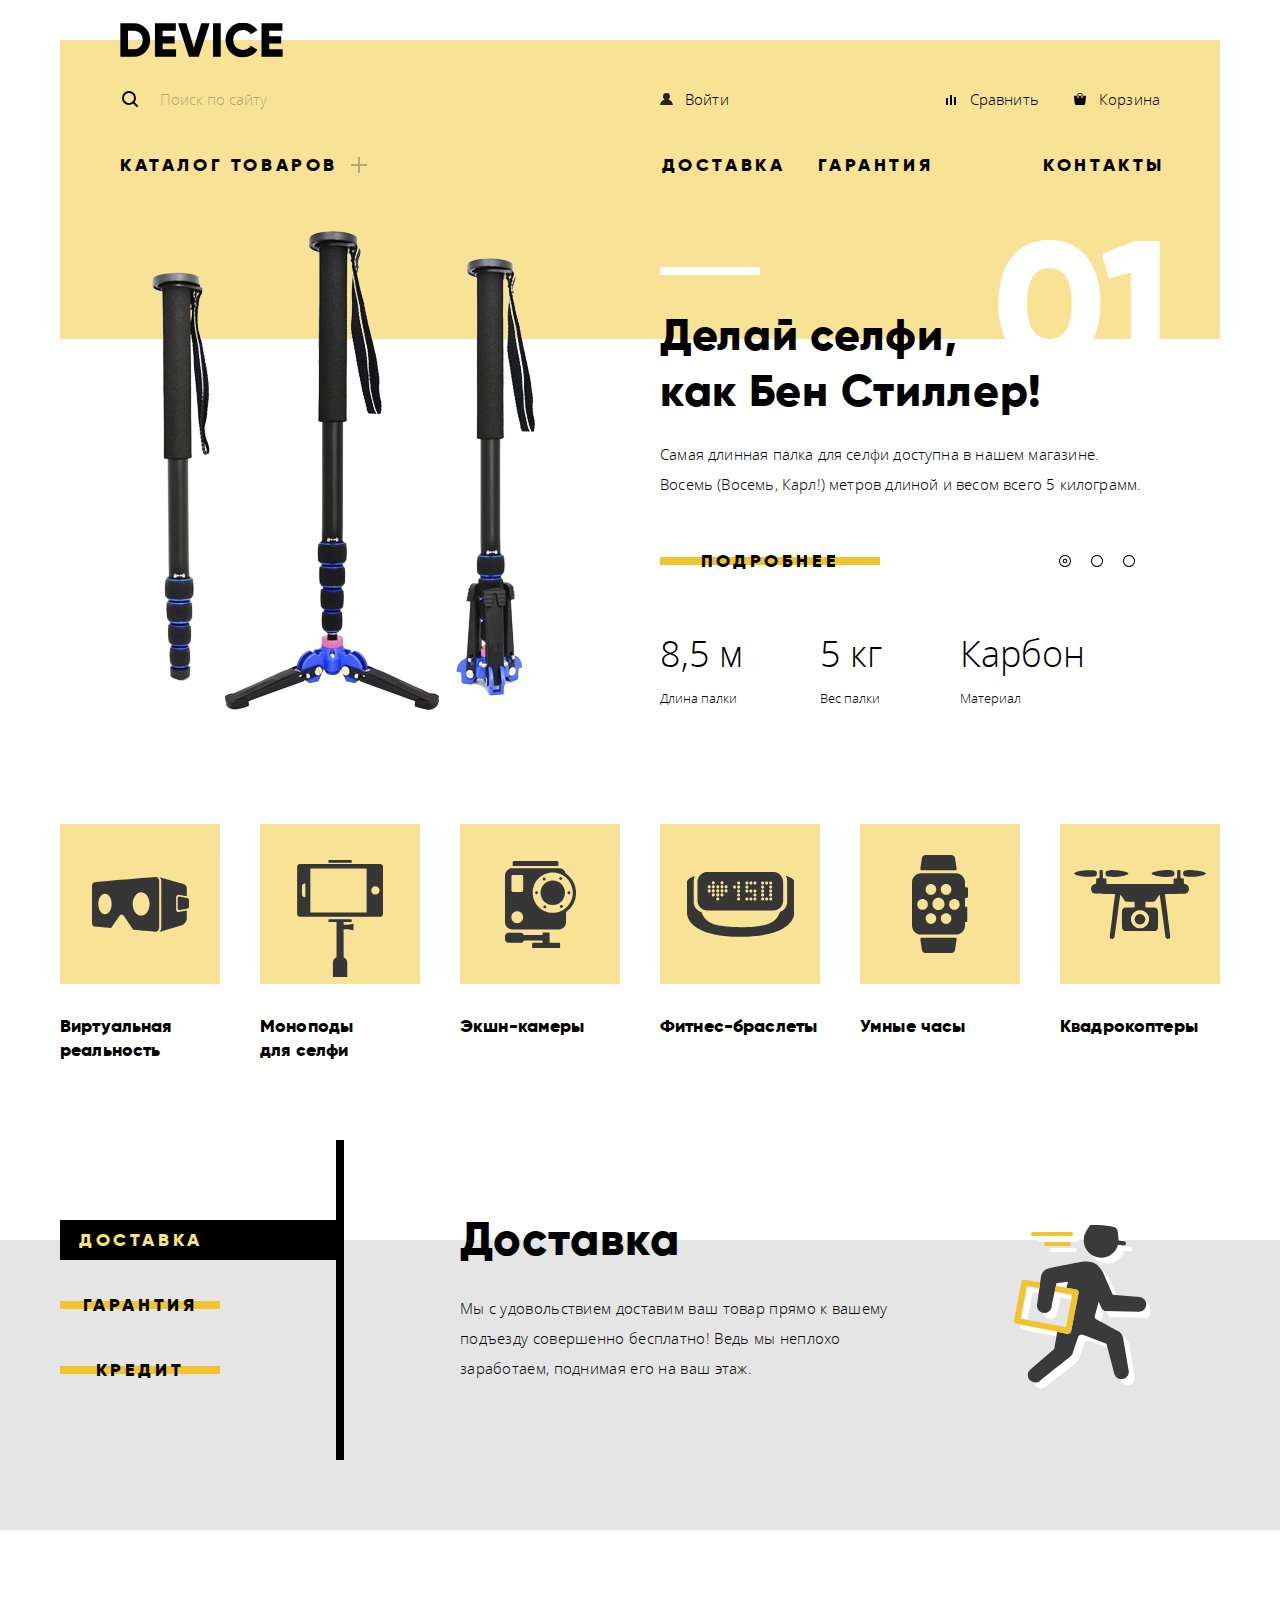
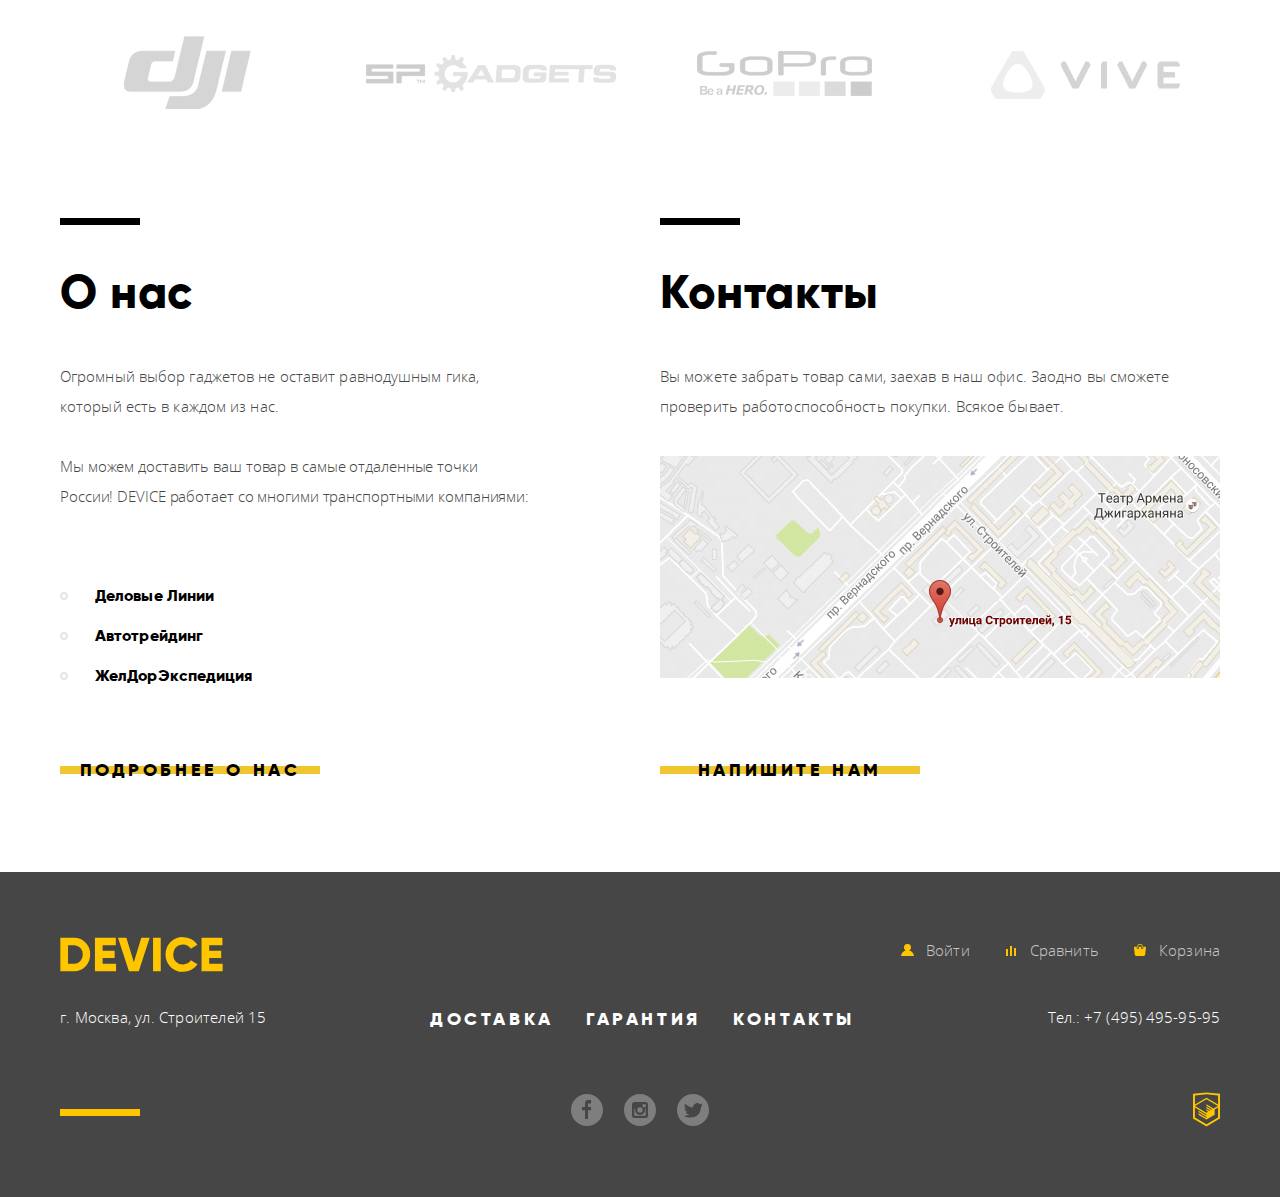
==== commit 1a951509: "next try" ====
--- a/index.html
+++ b/index.html
@@ -4,7 +4,7 @@
   <meta charset="utf-8">
   <title>Магазин гаджетов DEVICE</title>
   <link rel="stylesheet" type="text/css" href="css/normalize.css">
-  <link rel="stylesheet" type="text/css" href="css/styles.css">
+  <link rel="stylesheet" type="text/css" href="css/minified_styles.css">
 </head>
 <body>
 <header class="header">
@@ -135,7 +135,7 @@
 	<nav class="wrapper">
 		  <ul class="assortment__list"> 
 			<li class="assortment__item"><a class="assortment__link assortment__link--vr" href="#">Виртуальная реальность</a></li>
-			<li class="assortment__item"><a class="assortment__link assortment__link--monopods" href="monopods.html">Моноподы для селфи</a></li>
+			<li class="assortment__item"><a class="assortment__link assortment__link--monopods" href="monopods.html">Моноподы&#160;&#160;&#160;&#160;&#160;&#160;&#160; для селфи</a></li>
 			<li class="assortment__item"><a class="assortment__link assortment__link--actioncams" href="#">Экшн-камеры</a></li>
 			<li class="assortment__item"><a class="assortment__link assortment__link--bracelets" href="#">Фитнес-браслеты</a></li>
 			<li class="assortment__item"><a class="assortment__link assortment__link--clocks" href="#">Умные часы</a></li>
@@ -315,6 +315,6 @@
 </section>
 <script src="https://api-maps.yandex.ru/2.1/?apikey=e65a5941-ff7f-4ba8-8c4b-619608518509&lang=ru_RU">
 </script>
-<script src="js/device.js"></script>
+<script src="js/minified_js.js"></script>
 </body>
 </html>--- a/css/minified_styles.css
+++ b/css/minified_styles.css
@@ -0,0 +1 @@
+@font-face{font-family:GilroyExtraBold;src:url(../fonts/gilroyextrabold.woff2) format("woff2"),url(../fonts/gilroyextrabold.woff) format("woff");font-style:normal;font-weight:400}@font-face{font-family:OpenSansLight;src:url(../fonts/opensanslight.woff2) format("woff2"),url(../fonts/opensanslight.woff) format("woff");font-style:normal;font-weight:400}body{margin:0;padding:0;background-color:#fff;font-family:GilroyExtraBold,Helvetica,Arial,sans-serif}.visually-hidden{position:absolute;clip:rect(0 0 0 0);width:1px;height:1px;margin:-1px}html{-webkit-box-sizing:border-box;box-sizing:border-box}*,::before,::after{-webkit-box-sizing:inherit;box-sizing:inherit}a{text-decoration:none}.wrapper{width:1160px;margin-left:auto;margin-right:auto}.wrapper__inner{padding-left:60px;padding-right:60px}.header .wrapper__inner{background-color:#f7e296;margin-top:40px;padding-bottom:50px}.logo__link{display:block;height:35px;width:180px}.header .logo__link{-webkit-transform:translateY(-50%);-ms-transform:translateY(-50%);transform:translateY(-50%)}.logo__link:hover,.logo__link:focus{opacity:.6}.logo__link:active{opacity:.3}.header__top{margin-bottom:28px;display:-webkit-box;display:-ms-flexbox;display:flex;-webkit-box-pack:start;-ms-flex-pack:start;justify-content:start;-webkit-box-align:center;-ms-flex-align:center;align-items:center}.header__searcher{margin-right:auto;display:-webkit-box;display:-ms-flexbox;display:flex;-webkit-box-align:center;-ms-flex-align:center;align-items:center;width:440px;margin-right:100px;position:relative}.header__searcher::before{position:absolute;content:"";left:2px;top:16px;width:20px;height:16px;background-image:url(../img/interface/search.svg);background-repeat:no-repeat}.search__field{width:360px;padding-left:40px;border:none;border-bottom:2px solid transparent;outline:none;background-color:transparent;height:50px;font-family:OpenSansLight,Helvetica,Arial,sans-serif;font-size:15px;line-height:30px;color:#000}.search__field:focus{border-bottom-color:#000}.search__field::-webkit-input-placeholder{font-family:OpenSansLight,Helvetica,Arial,sans-serif;font-size:15px;color:rgba(0,0,0,0.3)}.search__field:-ms-input-placeholder{font-family:OpenSansLight,Helvetica,Arial,sans-serif;font-size:15px;color:rgba(0,0,0,0.3)}.search__field::-ms-input-placeholder{font-family:OpenSansLight,Helvetica,Arial,sans-serif;font-size:15px;color:rgba(0,0,0,0.3)}.search__field::placeholder{font-family:OpenSansLight,Helvetica,Arial,sans-serif;font-size:15px;color:rgba(0,0,0,0.3)}.header__searcher:hover .search__field::-webkit-input-placeholder{color:rgba(0,0,0,0.6)}.header__searcher:hover .search__field:-ms-input-placeholder{color:rgba(0,0,0,0.6)}.header__searcher:hover .search__field::-ms-input-placeholder{color:rgba(0,0,0,0.6)}.header__searcher:hover .search__field::placeholder{color:rgba(0,0,0,0.6)}.search__field:focus ~ .search__button-search{display:block}.search__button-search{font-family:OpenSansLight,Helvetica,Arial,sans-serif;font-size:15px;line-height:30px;width:85px;text-align:center;height:49px;-webkit-box-sizing:border-box;box-sizing:border-box;border:2px solid #000;margin-left:auto;display:none}.search__button-search:hover,.search__button-search:focus{background-color:#000;color:#fff}.search__button-search:active{color:rgba(255,255,255,0.3);display:block}.header__user-menu{margin:0;list-style:none;padding-left:5px;margin-top:-2px;width:500px;display:-webkit-box;display:-ms-flexbox;display:flex;-webkit-box-pack:start;-ms-flex-pack:start;justify-content:flex-start;-ms-flex-wrap:wrap;flex-wrap:wrap}.user-menu__item + .user-menu__item{margin-left:40px}.header__user-menu .user-menu__item--signin{margin-right:auto}.user-menu__link{font-family:OpenSansLight,Helvetica,Arial,sans-serif;font-size:15px;line-height:30px;position:relative;padding-left:20px;letter-spacing:.15px}.user-menu__link--signout{opacity:.3}.user-menu__link::before{position:absolute;content:"";width:13px;height:12px;left:-5px;top:50%;-webkit-transform:translateY(-50%);-ms-transform:translateY(-50%);transform:translateY(-50%);background-repeat:no-repeat;background-position:bottom}.user-menu__link--signin::before{background-image:url(../img/interface/user.svg)}.user-menu__link--compare::before{background-image:url(../img/interface/compare.svg)}.user-menu__link--cart::before{background-image:url(../img/interface/cart.svg)}.header__user-menu .user-menu__link{color:#000}.header__user-menu .user-menu__link:hover,.header__user-menu .user-menu__link:focus{color:rgba(0,0,0,0.6)}.header__user-menu .user-menu__link:active{color:rgba(0,0,0,0.3)}.header__user-menu .user-menu__link:hover::before,.header__user-menu .user-menu__link:focus::before{opacity:.6}.header__user-menu .user-menu__link:active::before{opacity:.3}.header-menu-list{margin:0;list-style:none;padding-left:0;display:-webkit-box;display:-ms-flexbox;display:flex;-webkit-box-pack:start;-ms-flex-pack:start;justify-content:flex-start;position:relative;-ms-flex-wrap:wrap;flex-wrap:wrap}.header-menu__item{margin-left:33px}.header-menu__item--contacts{margin-left:110px;letter-spacing:3.6px;margin-right:-5px}.header-menu__item--catalog{width:240px;margin-left:0;margin-right:auto}.header-menu__item--catalog .header-menu__link{display:block;width:100%;position:relative}.header-menu__link{font-family:GilroyExtraBold,Helvetica,Arial,sans-serif;color:#000;font-size:18px;line-height:24px;text-transform:uppercase;letter-spacing:3.6px}.header-menu__link:hover,.header-menu__link:focus{color:rgba(0,0,0,0.6)}.header-menu__link:active{color:rgba(0,0,0,0.3)}.header-menu__item--catalog .header-menu__link::after{position:absolute;content:"";width:24px;height:16px;right:-15px;top:50%;-webkit-transform:translateY(-50%);-ms-transform:translateY(-50%);transform:translateY(-50%);opacity:.3;background-image:url(../img/interface/plus.svg);background-repeat:no-repeat;opacity:.3}.dropdown__menu{margin:0;list-style:none;position:absolute;left:-60px;right:-60px;padding-left:60px;background-color:#f7e296;display:none;-webkit-box-orient:horizontal;-webkit-box-direction:normal;-ms-flex-direction:row;flex-direction:row;-ms-flex-wrap:wrap;flex-wrap:wrap;-ms-flex-line-pack:justify;align-content:space-between;z-index:2;padding:20px 440px 30px 0}.dropdown__item{width:200px}.dropdown__item:nth-child(3n+1){width:240px}.dropdown__item:last-child{width:240px}.dropdown:hover .dropdown__menu{display:-webkit-box;display:-ms-flexbox;display:flex}.dropdown__link{text-transform:none;font-family:OpenSansLight,Helvetica,Arial,sans-serif;font-size:15px;line-height:36px;color:#000;letter-spacing:0;display:block}.dropdown__link:hover,.dropdown__link:focus{color:rgba(0,0,0,0.6)}.dropdown__link:active{color:rgba(0,0,0,0.3)}.promo{margin-bottom:95px}.slider{position:relative;min-height:497px}.slider__list{counter-reset:slides}.slider__item{display:-webkit-box;display:-ms-flexbox;display:flex;-webkit-box-orient:horizontal;-webkit-box-direction:normal;-ms-flex-direction:row;flex-direction:row;-ms-flex-wrap:nowrap;flex-wrap:nowrap;-webkit-box-pack:justify;-ms-flex-pack:justify;justify-content:space-between;padding-right:60px;background:-webkit-linear-gradient(top,#f7e296 0%,#f7e296 112px,#fff 112px,#fff 100%);background:-o-linear-gradient(top,#f7e296 0%,#f7e296 112px,#fff 112px,#fff 100%);background:linear-gradient(to bottom,#f7e296 0%,#f7e296 112px,#fff 112px,#fff 100%);position:absolute;opacity:0;visibility:hidden;left:0;top:0;width:100%;height:100%}.slider__item-img{width:560px;text-align:center;margin-top:0;margin-left:3px}.slider__item-img [alt="Квадрокоптер"]{padding-top:70px;padding-left:25px}.slider__item-content{display:-webkit-box;display:-ms-flexbox;display:flex;-webkit-box-orient:vertical;-webkit-box-direction:normal;-ms-flex-direction:column;flex-direction:column;margin-top:80px;width:500px;min-height:422px}.slider__item-header{font-size:45px;line-height:56px;letter-spacing:.7px;margin:0;margin-bottom:20px;position:relative;z-index:1}.slider__item-header::before{position:absolute;content:"";width:100px;height:8px;background-color:#fff;left:0;top:-40px}.slider__item-header::after{position:absolute;font-size:179px;letter-spacing:-2px;color:#fff;right:-10px;top:-30px;z-index:-1;counter-increment:slides;content:"0" counter(slides)}.slider__item-text{margin:0;font-family:OpenSansLight,Helvetica,Arial,sans-serif;font-size:15px;line-height:30px;letter-spacing:.18px;width:450px}.slider__item:first-child .slider__item-text{width:485px}.slider__item:last-child .slider__item-text{width:470px}.slider__item-btn{width:220px;margin-top:auto;margin-bottom:33px}.slider__item-table{font-family:OpenSansLight,Helvetica,Arial,sans-serif;letter-spacing:0;display:-webkit-box;display:-ms-flexbox;display:flex;-webkit-box-pack:start;-ms-flex-pack:start;justify-content:flex-start;margin-bottom:5px}.table__column{display:-webkit-box;display:-ms-flexbox;display:flex;-webkit-box-orient:vertical;-webkit-box-direction:normal;-ms-flex-direction:column;flex-direction:column;width:160px}.table__column:nth-child(2){width:140px}.table__name{font-size:13px;line-height:20px}.table__value{font-size:36px;line-height:48px;margin-bottom:10px}.slider__controls{position:absolute;right:85px;bottom:162px;display:-webkit-box;display:-ms-flexbox;display:flex}.slider__controls-item{font-size:0;width:12px;height:12px;background-image:url(../img/interface/slider-button-empty.svg);background-repeat:no-repeat;cursor:pointer}.slider__controls-item + .slider__controls-item{margin-left:20px}#product-1:checked ~ .slider__list #slide-1,#product-2:checked ~ .slider__list #slide-2,#product-3:checked ~ .slider__list #slide-3{position:relative;opacity:1;visibility:visible}#product-1:checked ~ .slider__controls [for="product-1"],#product-2:checked ~ .slider__controls [for="product-2"],#product-3:checked ~ .slider__controls [for="product-3"]{background-image:url(../img/interface/slider-button2.svg)}.assortment{margin-bottom:78px}.assortment__list{margin:0;list-style:none;padding-left:0;display:-webkit-box;display:-ms-flexbox;display:flex;-webkit-box-pack:justify;-ms-flex-pack:justify;justify-content:space-between;-ms-flex-wrap:wrap;flex-wrap:wrap}.assortment__item{width:160px}.assortment__link{display:block;font-family:GilroyExtraBold,Helvetica,Arial,sans-serif;font-size:18px;line-height:24px;letter-spacing:.15px;color:#000;position:relative;word-wrap:break-word}.assortment__link:active{color:rgba(0,0,0,0.3)}.assortment__link::before{content:"";display:block;width:160px;height:160px;margin-bottom:30px;background-color:rgba(247,226,150,1)}.assortment__link::after{position:absolute;top:0;content:"";display:block;width:160px;height:160px;background-position:50% 50%;background-repeat:no-repeat}.assortment__link--vr::after{background-image:url(../img/main-catalog/popular-1.svg)}.assortment__link--monopods::after{margin-top:-5px;background-image:url(../img/main-catalog/popular-2.svg);background-position:50% 95%}.assortment__link--actioncams::after{background-image:url(../img/main-catalog/popular-3.svg)}.assortment__link--bracelets::after{background-image:url(../img/main-catalog/popular-4.svg)}.assortment__link--clocks::after{background-image:url(../img/main-catalog/popular-5.svg)}.assortment__link--copters::after{background-image:url(../img/main-catalog/popular-6.svg)}.assortment__link:hover::before,.assortment__link:focus::before{background-color:#f0c52e}.assortment__link:active::after{opacity:.3}.opportunities{background:-webkit-linear-gradient(top,transparent 0%,transparent 100px,#e5e5e5 100px,#e5e5e5 100%);background:-o-linear-gradient(top,transparent 0%,transparent 100px,#e5e5e5 100px,#e5e5e5 100%);background:linear-gradient(to bottom,transparent 0%,transparent 100px,#e5e5e5 100px,#e5e5e5 100%);margin-bottom:94px;padding-bottom:70px}.banner__item{display:-webkit-box;display:-ms-flexbox;display:flex;width:760px;-webkit-box-orient:horizontal;-webkit-box-direction:normal;-ms-flex-direction:row;flex-direction:row;-ms-flex-wrap:nowrap;flex-wrap:nowrap;-webkit-box-pack:justify;-ms-flex-pack:justify;justify-content:space-between;margin-top:75px;position:absolute;opacity:0;visibility:hidden}#banner-1:checked ~ .banner__list #tab-1,#banner-2:checked ~ .banner__list #tab-2,#banner-3:checked ~ .banner__list #tab-3{position:relative;opacity:1;visibility:visible;-webkit-transition:all ease-in-out .5s;-o-transition:all ease-in-out .5s;transition:all ease-in-out .5s}.banner__title{margin:0;font-size:47px;line-height:48px;letter-spacing:1px;margin-bottom:30px}.banner__text{font-family:OpenSansLight,Helvetica,Arial,sans-serif;font-size:15px;line-height:30px;letter-spacing:.3px;width:445px}.banner__item:first-child .banner__img{margin-top:10px;margin-right:70px}.banner__img{margin-top:-10px;margin-right:45px}.banner__item:last .banner__img{margin-top:0;margin-right:70px}.banner{display:-webkit-box;display:-ms-flexbox;display:flex;-webkit-box-pack:start;-ms-flex-pack:start;justify-content:flex-start;-webkit-box-orient:horizontal;-webkit-box-direction:reverse;-ms-flex-direction:row-reverse;flex-direction:row-reverse}.banner__controls{margin-right:auto;width:284px;border-right:8px solid #000;padding-top:70px;padding-bottom:70px;display:-webkit-box;display:-ms-flexbox;display:flex;-webkit-box-orient:vertical;-webkit-box-direction:normal;-ms-flex-direction:column;flex-direction:column;-webkit-box-pack:justify;-ms-flex-pack:justify;justify-content:space-between}.banner__control-item{cursor:pointer;width:160px}.banner__control-item:first-child{margin-top:10px}.banner__control-item + .banner__control-item{margin-top:25px}#banner-1:checked ~ .banner__controls [for="banner-1"],#banner-2:checked ~ .banner__controls [for="banner-2"],#banner-3:checked ~ .banner__controls [for="banner-3"]{color:#f7e184;width:100%}#banner-1:checked ~ .banner__controls [for="banner-1"]:after,#banner-2:checked ~ .banner__controls [for="banner-2"]:after,#banner-3:checked ~ .banner__controls [for="banner-3"]:after{background-color:#000;height:40px}#banner-1:checked ~ .banner__controls [for="banner-1"]{padding-left:19px;text-align:left}#banner-2:checked ~ .banner__controls [for="banner-2"]{padding-left:29px;text-align:left}#banner-3:checked ~ .banner__controls [for="banner-3"]{padding-left:42px;text-align:left}.clients{margin-bottom:90px}.clients__list{margin:0;list-style:none;padding-left:0;display:-webkit-box;display:-ms-flexbox;display:flex;-webkit-box-pack:justify;-ms-flex-pack:justify;justify-content:space-between;-ms-flex-wrap:wrap;flex-wrap:wrap}.clients__link{-webkit-filter:grayscale(100%) opacity(20%);filter:grayscale(100%) opacity(20%)}.clients__link:hover{-webkit-filter:none;filter:none;-webkit-transition:all ease-in-out .3s;-o-transition:all ease-in-out .3s;transition:all ease-in-out .3s}.about{margin-bottom:82px}.about__info{display:-webkit-box;display:-ms-flexbox;display:flex;-webkit-box-pack:justify;-ms-flex-pack:justify;justify-content:space-between;-ms-flex-wrap:wrap;flex-wrap:wrap}.about__title{font-family:GilroyExtraBold,Helvetica,Arial,sans-serif;font-size:47px;line-height:48px;letter-spacing:.6px;color:#000;margin:0;margin-bottom:45px}.about__title::before{display:block;content:"";width:80px;height:7px;background-color:#000;margin-bottom:43px}.about__text{font-family:OpenSansLight,Helvetica,Arial,sans-serif;font-size:15px;line-height:30px;letter-spacing:.1px;color:#464646;margin:0}.about__column:first-child .about__text{width:470px}.about__text + .about__text{margin-top:30px;letter-spacing:-.1px}.about__column{width:560px;min-height:572px;display:-webkit-box;display:-ms-flexbox;display:flex;-webkit-box-orient:vertical;-webkit-box-direction:normal;-ms-flex-direction:column;flex-direction:column}.about__delivery{margin:0;list-style:none;padding-left:0;margin-top:65px}.delivery__link{color:#000;font-size:16px;line-height:40px;letter-spacing:.1px;padding-left:35px;position:relative}.delivery__link::before{position:absolute;content:"";width:8px;height:8px;border:2px solid #e5e5e5;border-radius:50% 50%;left:0;top:50%;-webkit-transform:translateY(-50%);-ms-transform:translateY(-50%);transform:translateY(-50%)}.about__map{cursor:pointer}.about__link{margin-top:35px;width:560px;height:222px}.delivery__link:active{color:rgba(0,0,0,0.3)}.about__btn{width:260px;margin-top:auto}.footer{background-color:#464646}.footer__container{padding:65px 0}.footer__top{display:-webkit-box;display:-ms-flexbox;display:flex;-webkit-box-pack:justify;-ms-flex-pack:justify;justify-content:space-between;-ms-flex-wrap:wrap;flex-wrap:wrap;margin-bottom:35px}.footer__user-menu{margin:0;width:480px;list-style:none;margin-top:-2px;padding-left:5px;display:-webkit-box;display:-ms-flexbox;display:flex;-webkit-box-pack:end;-ms-flex-pack:end;justify-content:flex-end;-ms-flex-wrap:wrap;flex-wrap:wrap}.footer__user-menu .user-menu__link{color:rgba(255,255,255,0.7)}.footer__user-menu .user-menu__link:hover,.footer__user-menu .user-menu__link:focus{color:#fff}.footer__user-menu .user-menu__link:active{color:rgba(255,255,255,0.3)}.footer__user-menu .user-menu__link--signin::before{background-image:url(../img/interface/footer-user.svg)}.footer__user-menu .user-menu__link--compare::before{background-image:url(../img/interface/footer-compare.svg)}.footer__user-menu .user-menu__link--cart::before{background-image:url(../img/interface/footer-cart.svg)}.footer__user-menu .user-menu__link:hover::before,.footer__user-menu .user-menu__link:focus::before{opacity:.6}.footer__user-menu .user-menu__link:active::before{opacity:.3}.footer__middle{display:-webkit-box;display:-ms-flexbox;display:flex;-webkit-box-pack:start;-ms-flex-pack:start;justify-content:flex-start;margin-bottom:60px;-ms-flex-wrap:wrap;flex-wrap:wrap}.footer__address{font-size:15px;line-height:30px;font-style:normal;font-family:OpenSansLight,Helvetica,Arial,sans-serif;color:#fff;width:220px;letter-spacing:.2px;margin-top:-5px;margin-right:auto}.footer-menu{margin:0;list-style:none;padding-left:0;width:440px;padding-left:10px;padding-right:5px;display:-webkit-box;display:-ms-flexbox;display:flex;-webkit-box-pack:justify;-ms-flex-pack:justify;justify-content:space-between;-ms-flex-wrap:wrap;flex-wrap:wrap}.footer-menu__link{color:#fff;font-family:GilroyExtraBold,Helvetica,Arial,sans-serif;font-size:18px;line-height:24px;text-transform:uppercase;letter-spacing:3.6px}.footer-menu__link:hover,.footer-menu__link:focus{color:rgba(255,255,255,0.6)}.footer-menu__link:active{color:rgba(255,255,255,0.3)}.footer__tel{margin-left:auto;font-size:15px;line-height:30px;font-style:normal;font-family:OpenSansLight,Helvetica,Arial,sans-serif;color:#fff;margin-top:-5px;letter-spacing:.1px;width:220px;text-align:right}.footer__links{display:-webkit-box;display:-ms-flexbox;display:flex;-webkit-box-pack:justify;-ms-flex-pack:justify;justify-content:space-between;-webkit-box-align:center;-ms-flex-align:center;align-items:center;-ms-flex-wrap:wrap;flex-wrap:wrap}.footer__links::before{display:block;content:"";width:80px;height:7px;background-color:#ffc600}.footer__social{margin:0;list-style:none;padding-left:0;width:160px;display:-webkit-box;display:-ms-flexbox;display:flex;-ms-flex-pack:distribute;justify-content:space-around;-ms-flex-wrap:wrap;flex-wrap:wrap}.footer__copyright{width:80px;text-align:right}.social__link{opacity:.3}.social__link:active{opacity:.1}.social__link:hover,.social__link:focus{opacity:.6}.footer__copyright:hover,.footer__copyright:focus{opacity:.6}.footer__copyright:active{opacity:.3}.page-title{font-size:47px;line-height:48px;margin:0;margin-top:35px;margin-bottom:25px;letter-spacing:.5px}.breadcrumbs{margin:0;list-style:none;padding-left:0;margin-bottom:45px}.breadcrumbs__item{display:inline-block;padding-right:30px;position:relative;padding-left:10px;vertical-align:middle}.breadcrumbs__item:first-child{padding-left:0}.breadcrumbs__item:not(.breadcrumbs__current)::before{position:absolute;content:"";width:4px;height:7px;right:5px;top:50%;-webkit-transform:translateY(-50%);-ms-transform:translateY(-50%);transform:translateY(-50%);background-image:url(../img/interface/nav-arrow.svg);background-repeat:no-repeat;background-position:50% 50%}.breadcrumbs__link,.breadcrumbs__current{font-family:OpenSansLight,Helvetica,Arial,sans-serif;font-size:14px;line-height:24px;color:rgba(0,0,0,0.3)}.breadcrumbs__link:hover,.breadcrumbs__link:focus{color:rgba(0,0,0,0.6)}.breadcrumbs__link:active{color:rgba(0,0,0,0.1)}.catalog__top{height:70px;background:-webkit-gradient(linear,left top,right top,from(#d9d9d9),color-stop(50%,#d9d9d9),color-stop(50%,#ebebeb),to(#ebebeb));background:-webkit-linear-gradient(left,#d9d9d9 0%,#d9d9d9 50%,#ebebeb 50%,#ebebeb 100%);background:-o-linear-gradient(left,#d9d9d9 0%,#d9d9d9 50%,#ebebeb 50%,#ebebeb 100%);background:-webkit-gradient(linear,left top, right top,from(#d9d9d9),color-stop(50%, #d9d9d9),color-stop(50%, #ebebeb),to(#ebebeb));background:linear-gradient(to right,#d9d9d9 0%,#d9d9d9 50%,#ebebeb 50%,#ebebeb 100%)}.catalog__top .wrapper{display:-webkit-box;display:-ms-flexbox;display:flex}.catalog__top-left{-webkit-box-sizing:border-box;box-sizing:border-box;width:330px;background-color:#d9d9d9;position:relative;display:-webkit-box;display:-ms-flexbox;display:flex;-webkit-box-align:center;-ms-flex-align:center;align-items:center;-ms-flex-wrap:wrap;flex-wrap:wrap}.top-left__title{margin-left:60px;text-transform:uppercase;font-size:16px;line-height:24px;letter-spacing:3.6px}.catalog__top-right{height:70px;width:830px;background-color:#ebebeb;padding-left:70px;display:-webkit-box;display:-ms-flexbox;display:flex;-webkit-box-align:center;-ms-flex-align:center;align-items:center;-ms-flex-wrap:wrap;flex-wrap:wrap}.top-right__title{width:160px;text-transform:uppercase;font-size:16px;line-height:24px;letter-spacing:3.6px}.catalog__sorting{width:560px;margin-left:auto;display:-webkit-inline-box;display:-ms-inline-flexbox;display:inline-flex;-webkit-box-pack:justify;-ms-flex-pack:justify;justify-content:space-between;-ms-flex-wrap:wrap;flex-wrap:wrap}.sorting__criterion{border:none;margin:0;padding:0;width:320px}.criterion__name{margin-right:32px}.criterion__name:last-child{margin-right:0}.sorting__direction{border:none;margin:0;padding:0;margin-left:auto}.direction__label + .direction__label{margin-left:18px}.direction__label{opacity:.3}.direction__label:hover{opacity:.6}#to-bottom:checked ~ .direction__label[for="to-bottom"],#to-top:checked ~ .direction__label[for="to-top"]{opacity:1}.filter__submit{width:100%}.criterion__name{font-family:OpenSansLight,Helvetica,Arial,sans-serif;font-size:14px;line-height:18px;opacity:.3}.criterion__name:hover{opacity:.6}#sorting-price:checked ~ .criterion__name[for="sorting-price"],#sorting-type:checked ~ .criterion__name[for="sorting-type"],#sorting-popular:checked ~ .criterion__name[for="sorting-popular"]{opacity:1}.filter__color-list,.filter__bluetooth-list{font-family:OpenSansLight,Helvetica,Arial,sans-serif;font-size:14px;line-height:40px;margin-top:-5px}.filter__fieldset{border:none;margin:0;padding:0;margin-bottom:30px}.checkbox__label{position:relative;padding-left:39px;cursor:pointer;display:block}.checkbox__label::before{position:absolute;content:"";width:25px;height:23px;left:-1px;top:50%;-webkit-transform:translateY(-50%);-ms-transform:translateY(-50%);transform:translateY(-50%);background-image:url(../img/interface/checkbox-off.svg);background-repeat:no-repeat}.filter__input:hover + .filter__label::before,.filter__input:focus + .filter__label::before{opacity:.6}.filter__input:disabled + .filter__label,.filter__input:disabled + .filter__label::before,.filter__input:disabled:active + .filter__label,.filter__input:disabled:active + .filter__label::before{opacity:.3}.filter__input:disabled + .filter__label{pointer-events:none}.filter__input:active + .filter__label,.filter__input:active + .filter__label::before{opacity:1}.filter__input--checkbox:checked + .checkbox__label::before,.filter__input--checkbox:active + .checkbox__label::before{background-image:url(../img/interface/checkbox-on.svg)}.radio__label{position:relative;padding-left:39px;cursor:pointer;display:block}.radio__label::before{position:absolute;content:"";width:26px;height:26px;left:-1px;top:50%;-webkit-transform:translateY(-50%);-ms-transform:translateY(-50%);transform:translateY(-50%);background-image:url(../img/interface/radio-off.svg);background-repeat:no-repeat}.filter__input--radio:checked + .radio__label::before,.filter__input--radio:active + .radio__label::before{background-image:url(../img/interface/radio-on.svg)}.range__price{display:inline-block;font-family:OpenSansLight,Helvetica,Arial,sans-serif;font-size:14px;line-height:24px;color:rgba(0,0,0,0.2);cursor:pointer;vertical-align:top}.price__value{font-family:OpenSansLight,Helvetica,Arial,sans-serif;font-size:14px;line-height:24px;color:rgba(0,0,0,0.2);background-color:transparent;border:0;width:50px}.range__scale{position:relative;height:2px;background-color:#dbdbdb;margin-top:10px;margin-bottom:10px}.scale__bar{width:80%;height:2px;background-color:#91c92f}.controls__toggle{padding:0;border:none;font:inherit;color:inherit;background-color:transparent;cursor:pointer;outline:none;position:absolute;top:-12px;width:5px;height:5px;-webkit-box-sizing:content-box;box-sizing:content-box;background-color:#ababab;border:10px solid #fff;border-radius:50%;-webkit-box-shadow:0 2px 1px 0 rgba(0,1,1,0.2);box-shadow:0 2px 1px 0 rgba(0,1,1,0.2);cursor:pointer}.controls__toggle:active{top:-13px;border:12px solid #fff}.controls__toggle--min{left:0}.controls__toggle--max{left:80%}.catalog__main{background:-webkit-gradient(linear,left top,right top,from(#eee),color-stop(50%,#eee),color-stop(50%,#fff),to(#fff));background:-webkit-linear-gradient(left,#eee 0%,#eee 50%,#fff 50%,#fff 100%);background:-o-linear-gradient(left,#eee 0%,#eee 50%,#fff 50%,#fff 100%);background:-webkit-gradient(linear,left top, right top,from(#eee),color-stop(50%, #eee),color-stop(50%, #fff),to(#fff));background:linear-gradient(to right,#eee 0%,#eee 50%,#fff 50%,#fff 100%)}.catalog__main .wrapper{display:-webkit-box;display:-ms-flexbox;display:flex;-ms-flex-wrap:wrap;flex-wrap:wrap}.catalog__filter{padding:70px;padding-left:60px;width:330px;-webkit-box-ordinal-group:1;-ms-flex-order:0;order:0}.filter__legend{display:block;padding-top:10px;border-top:2px solid #000;width:200px;margin-bottom:25px;font-size:18px;line-height:24px;letter-spacing:.18px}.catalog__showcase{background-color:#fff;width:830px;-webkit-box-ordinal-group:2;-ms-flex-order:1;order:1;display:-webkit-box;display:-ms-flexbox;display:flex;-webkit-box-orient:vertical;-webkit-box-direction:normal;-ms-flex-direction:column;flex-direction:column;-webkit-box-align:end;-ms-flex-align:end;align-items:flex-end;-ms-flex-wrap:wrap;flex-wrap:wrap}.catalog__list{margin:0;list-style:none;padding-left:0;margin-left:auto;width:760px;padding-top:70px;display:-webkit-box;display:-ms-flexbox;display:flex;-webkit-box-pack:justify;-ms-flex-pack:justify;justify-content:space-between;-ms-flex-wrap:wrap;flex-wrap:wrap;-ms-flex-line-pack:justify;align-content:space-between}.catalog__item{width:360px;margin-bottom:45px;position:relative}.catalog__item-image{margin-bottom:32px;width:360px;height:380px;position:relative}.catalog__item--new::before{position:absolute;content:"new";top:29px;right:27px;height:60px;width:60px;border:2px solid #d6d6d6;border-radius:50%;background-color:transparent;font-family:GilroyExtraBold,Helvetica,Arial,sans-serif;color:#bebebe;font-size:14px;line-height:24px;text-transform:uppercase;text-align:center;padding-top:18px;z-index:10}.catalog__item-action{display:none;position:absolute;top:20px;left:0;width:100%;height:100%;-webkit-box-align:center;-ms-flex-align:center;align-items:center;-ms-flex-wrap:wrap;flex-wrap:wrap;-ms-flex-line-pack:center;align-content:center}.catalog__item-campare{padding:0;border:none;font:inherit;color:inherit;background-color:transparent;cursor:pointer;outline:none;font-family:OpenSansLight,Helvetica,Arial,sans-serif;font-size:13px;line-height:36px;width:100%;opacity:.5;outline:none}.catalog__item-campare:hover{opacity:1}.catalog__item-campare:active{opacity:.2}.catalog__item-cart{width:200px;left:50%;-webkit-transform:translateX(-50%);-ms-transform:translateX(-50%);transform:translateX(-50%)}.catalog__item:hover .catalog__item-action{display:-webkit-box;display:-ms-flexbox;display:flex}.catalog__item:hover .catalog__item-photo{opacity:.7}.catalog__item-info{display:-webkit-box;display:-ms-flexbox;display:flex;-webkit-box-pack:justify;-ms-flex-pack:justify;justify-content:space-between;-webkit-box-align:start;-ms-flex-align:start;align-items:flex-start}.catalog__item-title{margin:0;width:260px}.catalog__item-name{font-size:18px;line-height:24px;letter-spacing:.3px;color:#000;word-wrap:break-word;white-space:pre-wrap}.catalog__item-price{font-family:OpenSansLight,Helvetica,Arial,sans-serif;font-size:16px;line-height:24px;width:100px;text-align:right;word-wrap:break-word}.pagination{margin:0;list-style:none;padding-left:0;margin-top:-10px;margin-left:auto;width:760px;background-color:#ebebeb;display:-webkit-box;display:-ms-flexbox;display:flex;-webkit-box-pack:justify;-ms-flex-pack:justify;justify-content:space-between;-webkit-box-align:center;-ms-flex-align:center;align-items:center;margin-bottom:77px}.pagination__nav--back{margin-right:auto}.pagination__nav--forward{margin-left:auto}.pagination__item{margin-left:8px}.pagination__link{text-transform:uppercase;letter-spacing:3.6px;cursor:pointer;line-height:70px;font-size:16px;color:rgba(0,0,0,0.3);display:block;text-align:center;padding-left:10px;padding-right:10px;word-wrap:break-word}.pagination__link--nav{min-width:136px;max-width:250px;color:#000;text-align:center;word-wrap:break-word}.pagination__link--nav:hover,.pagination__link--nav:focus{background-color:#d9d9d9}.pagination__link--nav:active{background-color:#d9d9d9;color:rgba(0,0,0,0.3)}.pagination__link:hover,.pagination__link:focus{color:rgba(0,0,0,0.6)}.pagination__link:active,.pagination__link--current{color:#000}.btn{padding:0;border:none;font:inherit;color:inherit;background-color:transparent;cursor:pointer;outline:none;font-family:GilroyExtraBold,Helvetica,Arial,sans-serif;text-transform:uppercase;font-size:18px;line-height:24px;letter-spacing:3.6px;color:#000;text-align:center;vertical-align:middle;padding-top:8px;padding-bottom:8px;position:relative;z-index:0;cursor:pointer}.btn:active{color:rgba(0,0,0,0.3);text-align:center;vertical-align:middle}.btn::after{position:absolute;content:"";height:8px;width:100%;background-color:#f0c52e;top:50%;left:0;-webkit-transform:translateY(-50%);-ms-transform:translateY(-50%);transform:translateY(-50%);z-index:-1;-webkit-transition:all ease-in-out .3s;-o-transition:all ease-in-out .3s;transition:all ease-in-out .3s}.btn:hover::after,.btn:focus::after{height:100%}.modal{z-index:5;-webkit-box-shadow:0 0 30px rgba(0,0,0,0.5);box-shadow:0 0 30px rgba(0,0,0,0.5);position:fixed;background-color:#fff;width:960px;left:50%;top:100px;margin-left:-480px;display:none}.modal__btn-exit{padding:0;border:none;font:inherit;color:inherit;background-color:transparent;cursor:pointer;outline:none;position:absolute;content:"";width:55px;height:55px;border-radius:50%;background-color:rgba(247,226,150,0.5);font-size:0;right:22px;top:22px;z-index:20}.modal__btn-exit::before,.modal__btn-exit::after{position:absolute;content:"";width:25px;height:2px;background-color:#fff;top:50%;-webkit-transform:translateY(-50%);-ms-transform:translateY(-50%);transform:translateY(-50%);right:15px}.modal__btn-exit::before{-webkit-transform:rotate(45deg);-ms-transform:rotate(45deg);transform:rotate(45deg)}.modal__btn-exit::after{-webkit-transform:rotate(-45deg);-ms-transform:rotate(-45deg);transform:rotate(-45deg)}.modal__btn-exit:hover{background-color:#f7e296}.modal__btn-exit:active{background-color:rgba(247,226,150,0.3)}.modal__feedback{padding:95px 100px 70px}.userinfo__wrapper{display:-webkit-box;display:-ms-flexbox;display:flex;-webkit-box-pack:justify;-ms-flex-pack:space-between;justify-content:space-between;margin-bottom:35px}.modal label{font-size:18px;line-height:24px}.form__field-title{display:block;margin-bottom:7px}.form__field{border:0;width:360px;height:50px;background-color:rgba(4,6,6,0.2);color:rgba(70,70,70,0.4);font-family:OpenSansLight,Helvetica,Arial,sans-serif;font-size:14px;line-height:18px;padding-left:20px;outline:none}.form__userinfo{border:none;margin:0;padding:0}.form__field--username{margin-right:40px}.form__field:focus{-webkit-box-shadow:inset 0 0 0 3px rgba(240,197,46,1);box-shadow:inset 0 0 0 3px rgba(240,197,46,1)}.form__field:invalid{background-color:#f6dada;-webkit-box-shadow:none;box-shadow:none}.form__field--usermessage{overflow:auto;width:100%;min-height:155px;padding-left:20px;padding-top:18px;margin-right:auto}.form__usermessage{border:none;margin:0;padding:0;margin-bottom:40px}.modal__form-btn{width:200px}.modal__map{width:960px;height:560px}.modal--show{display:block;-webkit-animation:fadeIn .8s;animation:fadeIn .8s}.modal--close{display:none}.field-invalid{background-color:#f6dada;-webkit-box-shadow:none;box-shadow:none;-webkit-animation:pulse .6s;animation:pulse .6s}.modal--error{-webkit-animation:shake .6s;animation:shake .6s}@-webkit-keyframes fadeIn{0%{-webkit-transform:scale(0.2);transform:scale(0.2);opacity:0}25%{opacity:.3}50%{opacity:.5}75%{opacity:.8}100%{-webkit-transform:scale(1);transform:scale(1);opacity:1}}@keyframes fadeIn{0%{-webkit-transform:scale(0.2);transform:scale(0.2);opacity:0}25%{opacity:.3}50%{opacity:.5}75%{opacity:.8}100%{-webkit-transform:scale(1);transform:scale(1);opacity:1}}@-webkit-keyframes pulse{0%{opacity:0}20%{opacity:1}40%{opacity:.5}60%{opacity:1}80%{opacity:.5}100%{opacity:1}}@keyframes pulse{0%{opacity:0}20%{opacity:1}40%{opacity:.5}60%{opacity:1}80%{opacity:.5}100%{opacity:1}}@-webkit-keyframes shake{0%,100%{-webkit-transform:translateX(0);transform:translateX(0)}10%,30%,50%,70%,90%{-webkit-transform:translateX(-5px);transform:translateX(-5px)}20%,40%,60%,80%{-webkit-transform:translateX(5px);transform:translateX(5px)}}@keyframes shake{0%,100%{-webkit-transform:translateX(0);transform:translateX(0)}10%,30%,50%,70%,90%{-webkit-transform:translateX(-5px);transform:translateX(-5px)}20%,40%,60%,80%{-webkit-transform:translateX(5px);transform:translateX(5px)}}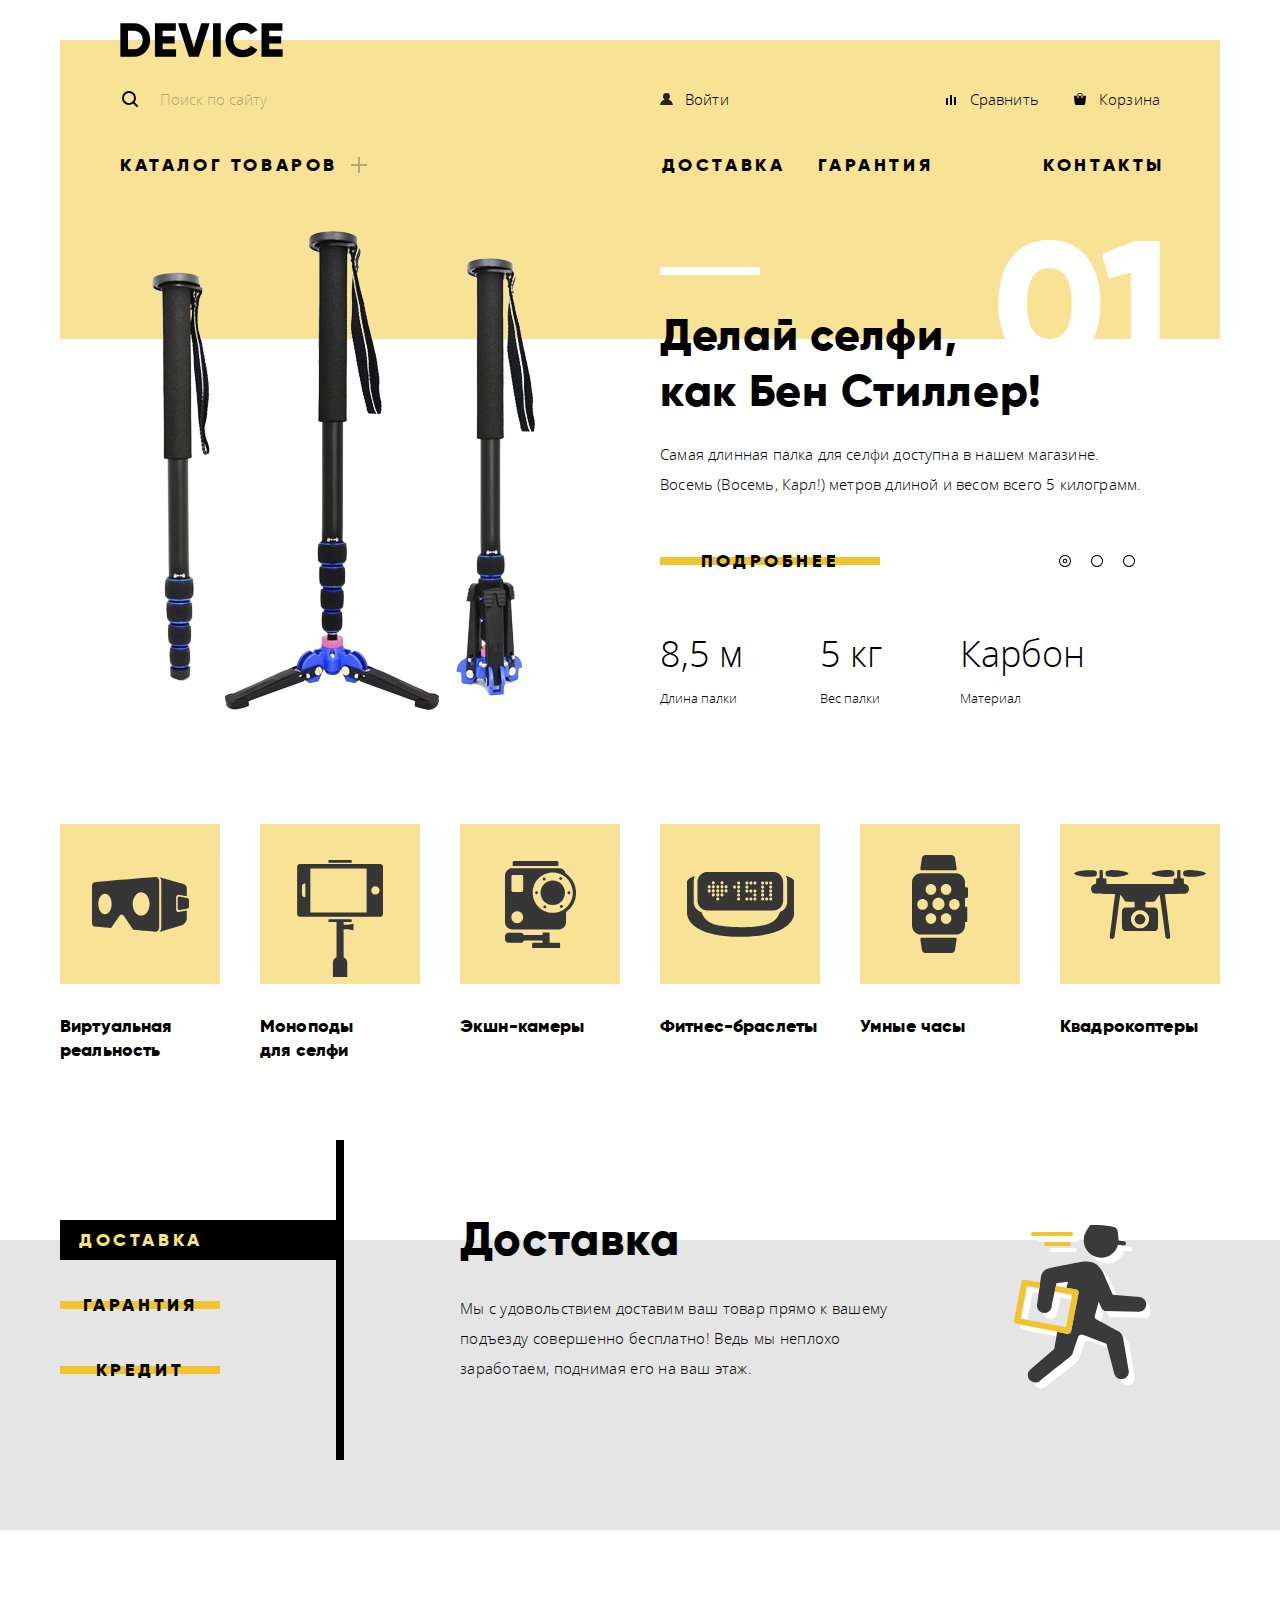
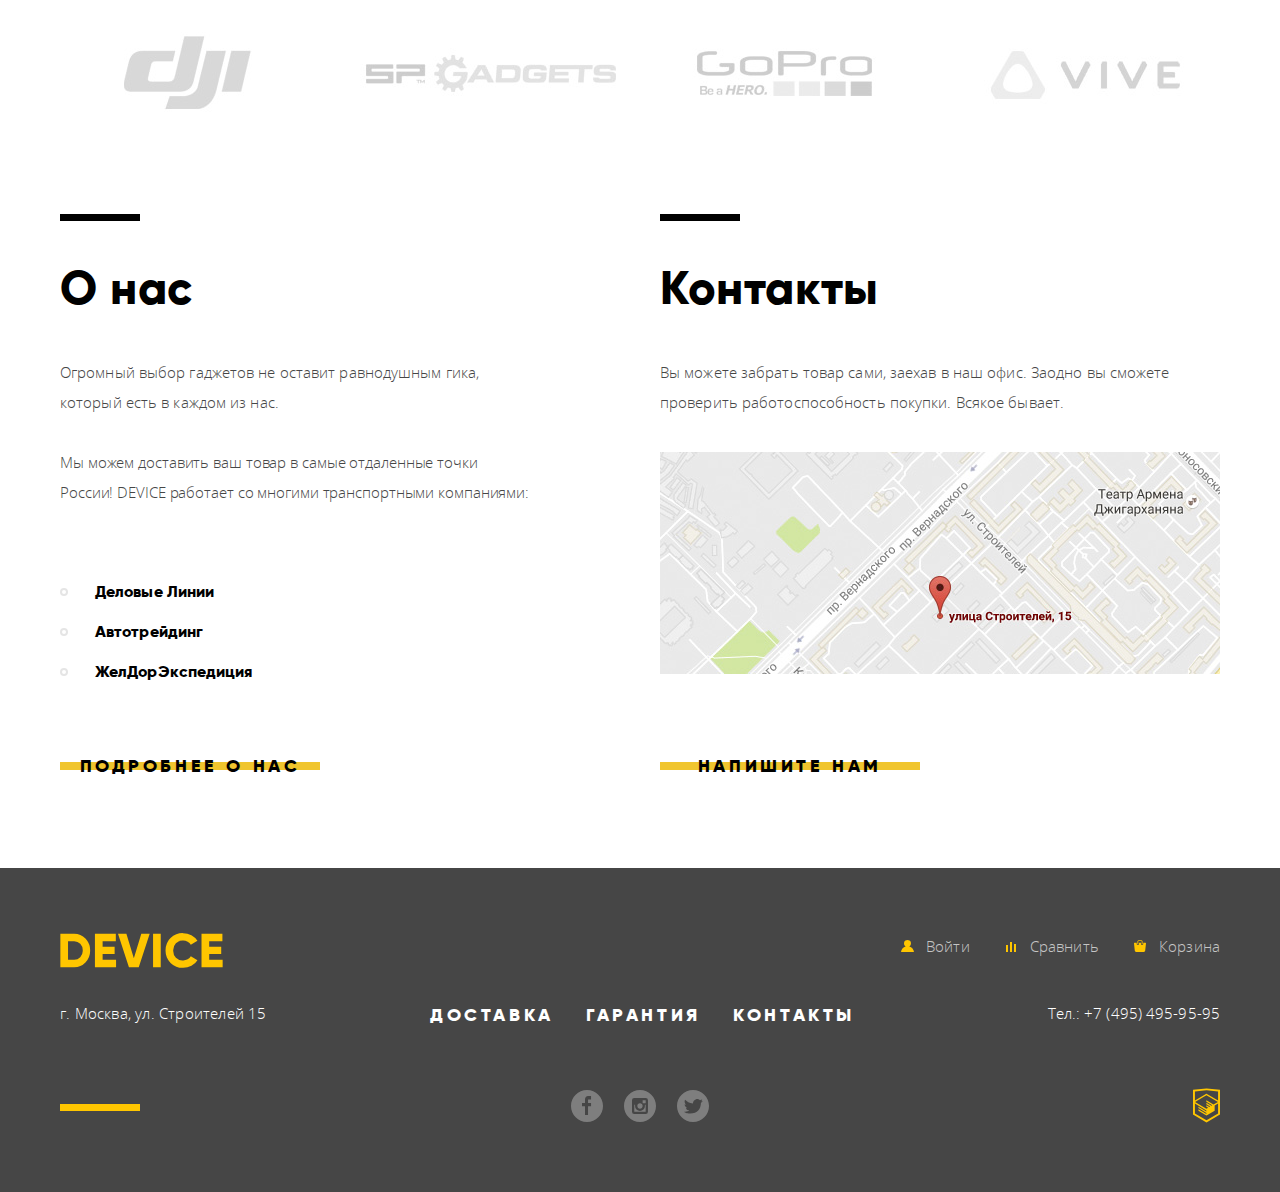
==== commit 1e485f33: "добили ie" ====
--- a/index.html
+++ b/index.html
@@ -4,7 +4,7 @@
   <meta charset="utf-8">
   <title>Магазин гаджетов DEVICE</title>
   <link rel="stylesheet" type="text/css" href="css/normalize.css">
-  <link rel="stylesheet" type="text/css" href="css/minified_styles.css">
+  <link rel="stylesheet" type="text/css" href="css/styles.min.css">
 </head>
 <body>
 <header class="header">
@@ -135,7 +135,7 @@
 	<nav class="wrapper">
 		  <ul class="assortment__list"> 
 			<li class="assortment__item"><a class="assortment__link assortment__link--vr" href="#">Виртуальная реальность</a></li>
-			<li class="assortment__item"><a class="assortment__link assortment__link--monopods" href="monopods.html">Моноподы&#160;&#160;&#160;&#160;&#160;&#160;&#160; для селфи</a></li>
+			<li class="assortment__item"><a class="assortment__link assortment__link--monopods" href="monopods.html">Моноподы для&#160;селфи</a></li>
 			<li class="assortment__item"><a class="assortment__link assortment__link--actioncams" href="#">Экшн-камеры</a></li>
 			<li class="assortment__item"><a class="assortment__link assortment__link--bracelets" href="#">Фитнес-браслеты</a></li>
 			<li class="assortment__item"><a class="assortment__link assortment__link--clocks" href="#">Умные часы</a></li>
@@ -185,23 +185,23 @@
 	<nav class="wrapper">
 	  <ul class="clients__list">
 	    <li class="clients__item">
-		  <a class="clients__link" href="https://www.dji.com/ru" target="_blank">
-		    <img src="img/clients/dji_logo.png" width="260" height="100" alt="Компания DJI">
+		  <a class="clients__link clients__link--dji" href="https://www.dji.com/ru" target="_blank">
+		    <img class="clients__logo" src="img/clients/dji_logo__bw.jpg" width="260" height="100" alt="Компания DJI">
 		  </a>
 		</li>
 		<li class="clients__item">
-		  <a class="clients__link"  href="www.sp-gadgets.com/" target="_blank">
-		     <img src="img/clients/spg_logo.png" width="260" height="100" alt="Компания SP Gadgets">
+		  <a class="clients__link clients__link--spg"  href="www.sp-gadgets.com/" target="_blank">
+		     <img class="clients__logo"src="img/clients/spg_logo__bw.jpg" width="260" height="100" alt="Компания SP Gadgets">
+		   </a>
+		</li>
+		<li class="clients__item">
+		  <a class="clients__link clients__link--gopro" href="https://gopro.com/" target="_blank">
+		    <img class="clients__logo" src="img/clients/gopro_logo__bw.jpg" width="260" height="100" alt="Компания GoPro">
 		  </a>
 		</li>
 		<li class="clients__item">
-		  <a class="clients__link" href="https://gopro.com/" target="_blank">
-		    <img src="img/clients/gopro_logo.png" width="260" height="100" alt="Компания GoPro">
-		  </a>
-		</li>
-		<li class="clients__item">
-		  <a class="clients__link" href="https://www.vive.com/ru/" target="_blank">
-		     <img src="img/clients/vive_logo.png" width="260" height="100" alt="Компания Vive">
+		  <a class="clients__link clients__link--vive" href="https://www.vive.com/ru/" target="_blank">
+		     <img class="clients__logo clients__link--vive" src="img/clients/vive_logo__bw.jpg" width="260" height="100" alt="Компания Vive">
 		  </a>
 		</li>
 	  </ul>
@@ -315,6 +315,6 @@
 </section>
 <script src="https://api-maps.yandex.ru/2.1/?apikey=e65a5941-ff7f-4ba8-8c4b-619608518509&lang=ru_RU">
 </script>
-<script src="js/minified_js.js"></script>
+<script src="js/js.min.js"></script>
 </body>
 </html>--- a/css/styles.min.css
+++ b/css/styles.min.css
@@ -0,0 +1 @@
+@font-face{font-family:GilroyExtraBold;src:url(../fonts/gilroyextrabold.woff2) format("woff2"),url(../fonts/gilroyextrabold.woff) format("woff");font-style:normal;font-weight:400}@font-face{font-family:OpenSansLight;src:url(../fonts/opensanslight.woff2) format("woff2"),url(../fonts/opensanslight.woff) format("woff");font-style:normal;font-weight:400}body{margin:0;padding:0;background-color:#fff;font-family:GilroyExtraBold,Helvetica,Arial,sans-serif}.visually-hidden{position:absolute;clip:rect(0 0 0 0);width:1px;height:1px;margin:-1px}html{-webkit-box-sizing:border-box;box-sizing:border-box}*,::before,::after{-webkit-box-sizing:inherit;box-sizing:inherit}a{text-decoration:none}.wrapper{width:1160px;margin-left:auto;margin-right:auto}.wrapper__inner{padding-left:60px;padding-right:60px}.header .wrapper__inner{background-color:#f7e296;margin-top:40px;padding-bottom:50px}.logo__link{display:block;height:35px;width:180px}.header .logo__link{-webkit-transform:translateY(-50%);-ms-transform:translateY(-50%);transform:translateY(-50%)}.logo__link:hover,.logo__link:focus{opacity:.6}.logo__link:active{opacity:.3}.header__top{margin-bottom:28px;display:-webkit-box;display:-ms-flexbox;display:flex;-webkit-box-pack:start;-ms-flex-pack:start;justify-content:start;-webkit-box-align:center;-ms-flex-align:center;align-items:center}.header__searcher{margin-right:auto;display:-webkit-box;display:-ms-flexbox;display:flex;-webkit-box-align:center;-ms-flex-align:center;align-items:center;width:440px;margin-right:100px;position:relative}.header__searcher::before{position:absolute;content:"";left:2px;top:16px;width:20px;height:16px;background-image:url(../img/interface/search.svg);background-repeat:no-repeat}.search__field{width:360px;padding-left:40px;border:none;border-bottom:2px solid transparent;outline:none;background-color:transparent;height:50px;font-family:OpenSansLight,Helvetica,Arial,sans-serif;font-size:15px;line-height:30px;color:#000}.search__field:focus{border-bottom-color:#000}.search__field::-webkit-input-placeholder{font-family:OpenSansLight,Helvetica,Arial,sans-serif;font-size:15px;color:rgba(0,0,0,0.3)}.search__field:-ms-input-placeholder{font-family:OpenSansLight,Helvetica,Arial,sans-serif;font-size:15px;color:rgba(0,0,0,0.3)}.search__field::-ms-input-placeholder{font-family:OpenSansLight,Helvetica,Arial,sans-serif;font-size:15px;color:rgba(0,0,0,0.3)}.search__field::placeholder{font-family:OpenSansLight,Helvetica,Arial,sans-serif;font-size:15px;color:rgba(0,0,0,0.3)}.header__searcher:hover .search__field::-webkit-input-placeholder{color:rgba(0,0,0,0.6)}.header__searcher:hover .search__field:-ms-input-placeholder{color:rgba(0,0,0,0.6)}.header__searcher:hover .search__field::-ms-input-placeholder{color:rgba(0,0,0,0.6)}.header__searcher:hover .search__field::placeholder{color:rgba(0,0,0,0.6)}.search__field:focus ~ .search__button-search{display:block}.search__button-search{font-family:OpenSansLight,Helvetica,Arial,sans-serif;font-size:15px;line-height:30px;width:85px;text-align:center;height:49px;-webkit-box-sizing:border-box;box-sizing:border-box;border:2px solid #000;margin-left:auto;display:none}.search__button-search:hover,.search__button-search:focus{background-color:#000;color:#fff}.search__button-search:active{color:rgba(255,255,255,0.3);display:block}.header__user-menu{margin:0;list-style:none;padding-left:5px;margin-top:-2px;width:500px;display:-webkit-box;display:-ms-flexbox;display:flex;-webkit-box-pack:start;-ms-flex-pack:start;justify-content:flex-start;-ms-flex-wrap:wrap;flex-wrap:wrap}.user-menu__item + .user-menu__item{margin-left:40px}.header__user-menu .user-menu__item--signin{margin-right:auto}.user-menu__link{font-family:OpenSansLight,Helvetica,Arial,sans-serif;font-size:15px;line-height:30px;position:relative;padding-left:20px;letter-spacing:.15px}.user-menu__link--signout{opacity:.3}.user-menu__link::before{position:absolute;content:"";width:13px;height:12px;left:-5px;top:50%;-webkit-transform:translateY(-50%);-ms-transform:translateY(-50%);transform:translateY(-50%);background-repeat:no-repeat;background-position:bottom}.user-menu__link--signin::before{background-image:url(../img/interface/user.svg)}.user-menu__link--compare::before{background-image:url(../img/interface/compare.svg)}.user-menu__link--cart::before{background-image:url(../img/interface/cart.svg)}.header__user-menu .user-menu__link{color:#000}.header__user-menu .user-menu__link:hover,.header__user-menu .user-menu__link:focus{color:rgba(0,0,0,0.6)}.header__user-menu .user-menu__link:active{color:rgba(0,0,0,0.3)}.header__user-menu .user-menu__link:hover::before,.header__user-menu .user-menu__link:focus::before{opacity:.6}.header__user-menu .user-menu__link:active::before{opacity:.3}.header-menu-list{margin:0;list-style:none;padding-left:0;display:-webkit-box;display:-ms-flexbox;display:flex;-webkit-box-pack:start;-ms-flex-pack:start;justify-content:flex-start;position:relative;-ms-flex-wrap:wrap;flex-wrap:wrap}.header-menu__item{margin-left:33px}.header-menu__item--contacts{margin-left:110px;letter-spacing:3.6px;margin-right:-5px}.header-menu__item--catalog{width:240px;margin-left:0;margin-right:auto}.header-menu__item--catalog .header-menu__link{display:block;width:100%;position:relative}.header-menu__link{font-family:GilroyExtraBold,Helvetica,Arial,sans-serif;color:#000;font-size:18px;line-height:24px;text-transform:uppercase;letter-spacing:3.6px}.header-menu__link:hover,.header-menu__link:focus{color:rgba(0,0,0,0.6)}.header-menu__link:active{color:rgba(0,0,0,0.3)}.header-menu__item--catalog .header-menu__link::after{position:absolute;content:"";width:24px;height:16px;right:-15px;top:50%;-webkit-transform:translateY(-50%);-ms-transform:translateY(-50%);transform:translateY(-50%);opacity:.3;background-image:url(../img/interface/plus.svg);background-repeat:no-repeat;opacity:.3}.dropdown__menu{margin:0;list-style:none;position:absolute;left:-60px;right:-60px;padding-left:60px;background-color:#f7e296;display:none;-webkit-box-orient:horizontal;-webkit-box-direction:normal;-ms-flex-direction:row;flex-direction:row;-ms-flex-wrap:wrap;flex-wrap:wrap;-ms-flex-line-pack:justify;align-content:space-between;z-index:2;padding:20px 440px 30px 0}.dropdown__item{width:200px}.dropdown__item:nth-child(3n+1){width:240px}.dropdown__item:last-child{width:240px}.dropdown:hover .dropdown__menu{display:-webkit-box;display:-ms-flexbox;display:flex}.dropdown__link{text-transform:none;font-family:OpenSansLight,Helvetica,Arial,sans-serif;font-size:15px;line-height:36px;color:#000;letter-spacing:0;display:block}.dropdown__link:hover,.dropdown__link:focus{color:rgba(0,0,0,0.6)}.dropdown__link:active{color:rgba(0,0,0,0.3)}.promo{margin-bottom:95px}.slider{position:relative;min-height:497px}.slider__list{counter-reset:slides}.slider__item{display:-webkit-box;display:-ms-flexbox;display:flex;-webkit-box-orient:horizontal;-webkit-box-direction:normal;-ms-flex-direction:row;flex-direction:row;-ms-flex-wrap:nowrap;flex-wrap:nowrap;-webkit-box-pack:justify;-ms-flex-pack:justify;justify-content:space-between;padding-right:60px;background:-webkit-linear-gradient(top,#f7e296 0%,#f7e296 112px,#fff 112px,#fff 100%);background:-o-linear-gradient(top,#f7e296 0%,#f7e296 112px,#fff 112px,#fff 100%);background:linear-gradient(to bottom,#f7e296 0%,#f7e296 112px,#fff 112px,#fff 100%);position:absolute;opacity:0;visibility:hidden;left:0;top:0;width:100%;height:100%}.slider__item-img{width:560px;text-align:center;margin-top:0;margin-left:3px}.slider__item-img [alt="Квадрокоптер"]{padding-top:70px;padding-left:25px}.slider__item-content{display:-webkit-box;display:-ms-flexbox;display:flex;-webkit-box-orient:vertical;-webkit-box-direction:normal;-ms-flex-direction:column;flex-direction:column;margin-top:80px;width:500px;min-height:422px}.slider__item-header{font-size:45px;line-height:56px;letter-spacing:.7px;margin:0;margin-bottom:20px;position:relative;z-index:1}.slider__item-header::before{position:absolute;content:"";width:100px;height:8px;background-color:#fff;left:0;top:-40px}.slider__item-header::after{position:absolute;font-size:179px;letter-spacing:-2px;color:#fff;right:-10px;top:-30px;z-index:-1;counter-increment:slides;content:"0" counter(slides)}.slider__item-text{margin:0;font-family:OpenSansLight,Helvetica,Arial,sans-serif;font-size:15px;line-height:30px;letter-spacing:.18px;width:450px}.slider__item:first-child .slider__item-text{width:485px}.slider__item:last-child .slider__item-text{width:470px}.slider__item-btn{width:220px;margin-top:auto;margin-bottom:33px}.slider__item-table{font-family:OpenSansLight,Helvetica,Arial,sans-serif;letter-spacing:0;display:-webkit-box;display:-ms-flexbox;display:flex;-webkit-box-pack:start;-ms-flex-pack:start;justify-content:flex-start;margin-bottom:5px}.table__column{display:-webkit-box;display:-ms-flexbox;display:flex;-webkit-box-orient:vertical;-webkit-box-direction:normal;-ms-flex-direction:column;flex-direction:column;width:160px}.table__column:nth-child(2){width:140px}.table__name{font-size:13px;line-height:20px}.table__value{font-size:36px;line-height:48px;margin-bottom:10px}.slider__controls{position:absolute;right:85px;bottom:162px;display:-webkit-box;display:-ms-flexbox;display:flex}.slider__controls-item{font-size:0;width:12px;height:12px;background-image:url(../img/interface/slider-button-empty.svg);background-repeat:no-repeat;cursor:pointer}.slider__controls-item + .slider__controls-item{margin-left:20px}#product-1:checked ~ .slider__list #slide-1,#product-2:checked ~ .slider__list #slide-2,#product-3:checked ~ .slider__list #slide-3{position:relative;opacity:1;visibility:visible}#product-1:checked ~ .slider__controls [for="product-1"],#product-2:checked ~ .slider__controls [for="product-2"],#product-3:checked ~ .slider__controls [for="product-3"]{background-image:url(../img/interface/slider-button2.svg)}.assortment{margin-bottom:78px}.assortment__list{margin:0;list-style:none;padding-left:0;display:-webkit-box;display:-ms-flexbox;display:flex;-webkit-box-pack:justify;-ms-flex-pack:justify;justify-content:space-between;-ms-flex-wrap:wrap;flex-wrap:wrap}.assortment__item{width:160px}.assortment__link{display:block;font-family:GilroyExtraBold,Helvetica,Arial,sans-serif;font-size:18px;line-height:24px;letter-spacing:.15px;color:#000;position:relative;word-wrap:break-word}.assortment__link:active{color:rgba(0,0,0,0.3)}.assortment__link::before{content:"";display:block;width:160px;height:160px;margin-bottom:30px;background-color:rgba(247,226,150,1)}.assortment__link::after{position:absolute;top:0;content:"";display:block;width:160px;height:160px;background-position:50% 50%;background-repeat:no-repeat}.assortment__link--vr::after{background-image:url(../img/main-catalog/popular-1.svg)}.assortment__link--monopods::after{margin-top:-5px;background-image:url(../img/main-catalog/popular-2.svg);background-position:50% 95%}.assortment__link--actioncams::after{background-image:url(../img/main-catalog/popular-3.svg)}.assortment__link--bracelets::after{background-image:url(../img/main-catalog/popular-4.svg)}.assortment__link--clocks::after{background-image:url(../img/main-catalog/popular-5.svg)}.assortment__link--copters::after{background-image:url(../img/main-catalog/popular-6.svg)}.assortment__link:hover::before,.assortment__link:focus::before{background-color:#f0c52e}.assortment__link:active::after{opacity:.3}.opportunities{background:-webkit-linear-gradient(top,transparent 0%,transparent 100px,#e5e5e5 100px,#e5e5e5 100%);background:-o-linear-gradient(top,transparent 0%,transparent 100px,#e5e5e5 100px,#e5e5e5 100%);background:linear-gradient(to bottom,transparent 0%,transparent 100px,#e5e5e5 100px,#e5e5e5 100%);margin-bottom:94px;padding-bottom:70px}.banner__item{display:-webkit-box;display:-ms-flexbox;display:flex;width:760px;-webkit-box-orient:horizontal;-webkit-box-direction:normal;-ms-flex-direction:row;flex-direction:row;-ms-flex-wrap:nowrap;flex-wrap:nowrap;-webkit-box-pack:justify;-ms-flex-pack:justify;justify-content:space-between;margin-top:75px;position:absolute;opacity:0;visibility:hidden}#banner-1:checked ~ .banner__list #tab-1,#banner-2:checked ~ .banner__list #tab-2,#banner-3:checked ~ .banner__list #tab-3{position:relative;opacity:1;visibility:visible;-webkit-transition:all ease-in-out .5s;-o-transition:all ease-in-out .5s;transition:all ease-in-out .5s}.banner__title{margin:0;font-size:47px;line-height:48px;letter-spacing:1px;margin-bottom:30px}.banner__text{font-family:OpenSansLight,Helvetica,Arial,sans-serif;font-size:15px;line-height:30px;letter-spacing:.3px;width:445px}.banner__item:first-child .banner__img{margin-top:10px;margin-right:70px}.banner__img{margin-top:-10px;margin-right:45px}.banner__item:last .banner__img{margin-top:0;margin-right:70px}.banner{display:-webkit-box;display:-ms-flexbox;display:flex;-webkit-box-pack:start;-ms-flex-pack:start;justify-content:flex-start;-webkit-box-orient:horizontal;-webkit-box-direction:reverse;-ms-flex-direction:row-reverse;flex-direction:row-reverse}.banner__controls{margin-right:auto;width:284px;border-right:8px solid #000;padding-top:70px;padding-bottom:70px;display:-webkit-box;display:-ms-flexbox;display:flex;-webkit-box-orient:vertical;-webkit-box-direction:normal;-ms-flex-direction:column;flex-direction:column;-webkit-box-pack:justify;-ms-flex-pack:justify;justify-content:space-between}.banner__control-item{cursor:pointer;width:160px}.banner__control-item:first-child{margin-top:10px}.banner__control-item + .banner__control-item{margin-top:25px}#banner-1:checked ~ .banner__controls [for="banner-1"],#banner-2:checked ~ .banner__controls [for="banner-2"],#banner-3:checked ~ .banner__controls [for="banner-3"]{color:#f7e184;width:100%}#banner-1:checked ~ .banner__controls [for="banner-1"]:after,#banner-2:checked ~ .banner__controls [for="banner-2"]:after,#banner-3:checked ~ .banner__controls [for="banner-3"]:after{background-color:#000;height:40px}#banner-1:checked ~ .banner__controls [for="banner-1"]{padding-left:19px;text-align:left}#banner-2:checked ~ .banner__controls [for="banner-2"]{padding-left:29px;text-align:left}#banner-3:checked ~ .banner__controls [for="banner-3"]{padding-left:42px;text-align:left}.clients{margin-bottom:90px}.clients__list{margin:0;list-style:none;padding-left:0;display:-webkit-box;display:-ms-flexbox;display:flex;-webkit-box-pack:justify;-ms-flex-pack:justify;justify-content:space-between;-ms-flex-wrap:wrap;flex-wrap:wrap}.clients__link{display:block;width:260px;height:100px;background-repeat:no-repeat}.clients__link--dji{background-image:url(../img/clients/dji_logo.png)}.clients__link--spg{background-image:url(../img/clients/spg_logo.png)}.clients__link--gopro{background-image:url(../img/clients/gopro_logo.png)}.clients__link--vive{background-image:url(../img/clients/vive_logo.png)}.clients__link:hover .clients__logo{opacity:0;-webkit-transition:all ease-in-out .3s;-o-transition:all ease-in-out .3s;transition:all ease-in-out .3s}.about{margin-bottom:82px}.about__info{display:-webkit-box;display:-ms-flexbox;display:flex;-webkit-box-pack:justify;-ms-flex-pack:justify;justify-content:space-between;-ms-flex-wrap:wrap;flex-wrap:wrap}.about__title{font-family:GilroyExtraBold,Helvetica,Arial,sans-serif;font-size:47px;line-height:48px;letter-spacing:.6px;color:#000;margin:0;margin-bottom:45px}.about__title::before{display:block;content:"";width:80px;height:7px;background-color:#000;margin-bottom:43px}.about__text{font-family:OpenSansLight,Helvetica,Arial,sans-serif;font-size:15px;line-height:30px;letter-spacing:.1px;color:#464646;margin:0}.about__column:first-child .about__text{width:470px}.about__text + .about__text{margin-top:30px;letter-spacing:-.1px}.about__column{width:560px;min-height:572px;display:-webkit-box;display:-ms-flexbox;display:flex;-webkit-box-orient:vertical;-webkit-box-direction:normal;-ms-flex-direction:column;flex-direction:column}.about__delivery{margin:0;list-style:none;padding-left:0;margin-top:65px}.delivery__link{color:#000;font-size:16px;line-height:40px;letter-spacing:.1px;padding-left:35px;position:relative}.delivery__link::before{position:absolute;content:"";width:8px;height:8px;border:2px solid #e5e5e5;border-radius:50% 50%;left:0;top:50%;-webkit-transform:translateY(-50%);-ms-transform:translateY(-50%);transform:translateY(-50%)}.about__map{cursor:pointer}.about__link{margin-top:35px;width:560px;height:222px}.delivery__link:active{color:rgba(0,0,0,0.3)}.about__btn{width:260px;margin-top:auto}.footer{background-color:#464646}.footer__container{padding:65px 0}.footer__top{display:-webkit-box;display:-ms-flexbox;display:flex;-webkit-box-pack:justify;-ms-flex-pack:justify;justify-content:space-between;-ms-flex-wrap:wrap;flex-wrap:wrap;margin-bottom:35px}.footer__user-menu{margin:0;width:480px;list-style:none;margin-top:-2px;padding-left:5px;display:-webkit-box;display:-ms-flexbox;display:flex;-webkit-box-pack:end;-ms-flex-pack:end;justify-content:flex-end;-ms-flex-wrap:wrap;flex-wrap:wrap}.footer__user-menu .user-menu__link{color:rgba(255,255,255,0.7)}.footer__user-menu .user-menu__link:hover,.footer__user-menu .user-menu__link:focus{color:#fff}.footer__user-menu .user-menu__link:active{color:rgba(255,255,255,0.3)}.footer__user-menu .user-menu__link--signin::before{background-image:url(../img/interface/footer-user.svg)}.footer__user-menu .user-menu__link--compare::before{background-image:url(../img/interface/footer-compare.svg)}.footer__user-menu .user-menu__link--cart::before{background-image:url(../img/interface/footer-cart.svg)}.footer__user-menu .user-menu__link:hover::before,.footer__user-menu .user-menu__link:focus::before{opacity:.6}.footer__user-menu .user-menu__link:active::before{opacity:.3}.footer__middle{display:-webkit-box;display:-ms-flexbox;display:flex;-webkit-box-pack:start;-ms-flex-pack:start;justify-content:flex-start;margin-bottom:60px;-ms-flex-wrap:wrap;flex-wrap:wrap}.footer__address{font-size:15px;line-height:30px;font-style:normal;font-family:OpenSansLight,Helvetica,Arial,sans-serif;color:#fff;width:220px;letter-spacing:.2px;margin-top:-5px;margin-right:auto}.footer-menu{margin:0;list-style:none;padding-left:0;width:440px;padding-left:10px;padding-right:5px;display:-webkit-box;display:-ms-flexbox;display:flex;-webkit-box-pack:justify;-ms-flex-pack:justify;justify-content:space-between;-ms-flex-wrap:wrap;flex-wrap:wrap}.footer-menu__link{color:#fff;font-family:GilroyExtraBold,Helvetica,Arial,sans-serif;font-size:18px;line-height:24px;text-transform:uppercase;letter-spacing:3.6px}.footer-menu__link:hover,.footer-menu__link:focus{color:rgba(255,255,255,0.6)}.footer-menu__link:active{color:rgba(255,255,255,0.3)}.footer__tel{margin-left:auto;font-size:15px;line-height:30px;font-style:normal;font-family:OpenSansLight,Helvetica,Arial,sans-serif;color:#fff;margin-top:-5px;letter-spacing:.1px;width:220px;text-align:right}.footer__links{display:-webkit-box;display:-ms-flexbox;display:flex;-webkit-box-pack:justify;-ms-flex-pack:justify;justify-content:space-between;-webkit-box-align:center;-ms-flex-align:center;align-items:center;-ms-flex-wrap:wrap;flex-wrap:wrap}.footer__links::before{display:block;content:"";width:80px;height:7px;background-color:#ffc600}.footer__social{margin:0;list-style:none;padding-left:0;width:160px;display:-webkit-box;display:-ms-flexbox;display:flex;-ms-flex-pack:distribute;justify-content:space-around;-ms-flex-wrap:wrap;flex-wrap:wrap}.footer__copyright{width:80px;text-align:right}.social__link{opacity:.3}.social__link:active{opacity:.1}.social__link:hover,.social__link:focus{opacity:.6}.footer__copyright:hover,.footer__copyright:focus{opacity:.6}.footer__copyright:active{opacity:.3}.page-title{font-size:47px;line-height:48px;margin:0;margin-top:35px;margin-bottom:25px;letter-spacing:.5px}.breadcrumbs{margin:0;list-style:none;padding-left:0;margin-bottom:45px}.breadcrumbs__item{display:inline-block;padding-right:30px;position:relative;padding-left:10px;vertical-align:middle}.breadcrumbs__item:first-child{padding-left:0}.breadcrumbs__item:not(.breadcrumbs__current)::before{position:absolute;content:"";width:4px;height:7px;right:5px;top:50%;-webkit-transform:translateY(-50%);-ms-transform:translateY(-50%);transform:translateY(-50%);background-image:url(../img/interface/nav-arrow.svg);background-repeat:no-repeat;background-position:50% 50%}.breadcrumbs__link,.breadcrumbs__current{font-family:OpenSansLight,Helvetica,Arial,sans-serif;font-size:14px;line-height:24px;color:rgba(0,0,0,0.3)}.breadcrumbs__link:hover,.breadcrumbs__link:focus{color:rgba(0,0,0,0.6)}.breadcrumbs__link:active{color:rgba(0,0,0,0.1)}.catalog__top{height:70px;background:-webkit-gradient(linear,left top,right top,from(#d9d9d9),color-stop(50%,#d9d9d9),color-stop(50%,#ebebeb),to(#ebebeb));background:-webkit-linear-gradient(left,#d9d9d9 0%,#d9d9d9 50%,#ebebeb 50%,#ebebeb 100%);background:-o-linear-gradient(left,#d9d9d9 0%,#d9d9d9 50%,#ebebeb 50%,#ebebeb 100%);background:-webkit-gradient(linear,left top, right top,from(#d9d9d9),color-stop(50%, #d9d9d9),color-stop(50%, #ebebeb),to(#ebebeb));background:linear-gradient(to right,#d9d9d9 0%,#d9d9d9 50%,#ebebeb 50%,#ebebeb 100%)}.catalog__top .wrapper{display:-webkit-box;display:-ms-flexbox;display:flex}.catalog__top-left{-webkit-box-sizing:border-box;box-sizing:border-box;width:330px;background-color:#d9d9d9;position:relative;display:-webkit-box;display:-ms-flexbox;display:flex;-webkit-box-align:center;-ms-flex-align:center;align-items:center;-ms-flex-wrap:wrap;flex-wrap:wrap}.top-left__title{margin-left:60px;text-transform:uppercase;font-size:16px;line-height:24px;letter-spacing:3.6px}.catalog__top-right{height:70px;width:830px;background-color:#ebebeb;padding-left:70px;display:-webkit-box;display:-ms-flexbox;display:flex;-webkit-box-align:center;-ms-flex-align:center;align-items:center;-ms-flex-wrap:wrap;flex-wrap:wrap}.top-right__title{width:160px;text-transform:uppercase;font-size:16px;line-height:24px;letter-spacing:3.6px}.catalog__sorting{width:560px;margin-left:auto;display:-webkit-inline-box;display:-ms-inline-flexbox;display:inline-flex;-webkit-box-pack:justify;-ms-flex-pack:justify;justify-content:space-between;-ms-flex-wrap:wrap;flex-wrap:wrap}.sorting__criterion{border:none;margin:0;padding:0;width:320px}.criterion__name{margin-right:32px}.criterion__name:last-child{margin-right:0}.sorting__direction{border:none;margin:0;padding:0;margin-left:auto}.direction__label + .direction__label{margin-left:18px}.direction__label{opacity:.3}.direction__label:hover{opacity:.6}#to-bottom:checked ~ .direction__label[for="to-bottom"],#to-top:checked ~ .direction__label[for="to-top"]{opacity:1}.filter__submit{width:100%}.criterion__name{font-family:OpenSansLight,Helvetica,Arial,sans-serif;font-size:14px;line-height:18px;opacity:.3}.criterion__name:hover{opacity:.6}#sorting-price:checked ~ .criterion__name[for="sorting-price"],#sorting-type:checked ~ .criterion__name[for="sorting-type"],#sorting-popular:checked ~ .criterion__name[for="sorting-popular"]{opacity:1}.filter__color-list,.filter__bluetooth-list{font-family:OpenSansLight,Helvetica,Arial,sans-serif;font-size:14px;line-height:40px;margin-top:-5px}.filter__fieldset{border:none;margin:0;padding:0;margin-bottom:30px}.checkbox__label{position:relative;padding-left:39px;cursor:pointer;display:block}.checkbox__label::before{position:absolute;content:"";width:25px;height:23px;left:-1px;top:50%;-webkit-transform:translateY(-50%);-ms-transform:translateY(-50%);transform:translateY(-50%);background-image:url(../img/interface/checkbox-off.svg);background-repeat:no-repeat}.filter__input:hover + .filter__label::before,.filter__input:focus + .filter__label::before{opacity:.6}.filter__input:disabled + .filter__label,.filter__input:disabled + .filter__label::before,.filter__input:disabled:active + .filter__label,.filter__input:disabled:active + .filter__label::before{opacity:.3}.filter__input:disabled + .filter__label{pointer-events:none}.filter__input:active + .filter__label,.filter__input:active + .filter__label::before{opacity:1}.filter__input--checkbox:checked + .checkbox__label::before,.filter__input--checkbox:active + .checkbox__label::before{background-image:url(../img/interface/checkbox-on.svg)}.radio__label{position:relative;padding-left:39px;cursor:pointer;display:block}.radio__label::before{position:absolute;content:"";width:26px;height:26px;left:-1px;top:45%;-webkit-transform:translateY(-50%);-ms-transform:translateY(-50%);transform:translateY(-50%);background-image:url(../img/interface/radio-off.svg);background-repeat:no-repeat}.filter__input--radio:checked + .radio__label::before,.filter__input--radio:active + .radio__label::before{background-image:url(../img/interface/radio-on.svg)}.range__price{display:inline-block;font-family:OpenSansLight,Helvetica,Arial,sans-serif;font-size:14px;line-height:24px;color:rgba(0,0,0,0.2);cursor:pointer;vertical-align:top}.range__price--max{margin-left:20px}.price__value{font-family:OpenSansLight,Helvetica,Arial,sans-serif;font-size:14px;line-height:24px;color:rgba(0,0,0,0.2);background-color:transparent;border:0;width:50px}.range__scale{position:relative;height:2px;background-color:#dbdbdb;margin-top:10px;margin-bottom:10px}.scale__bar{width:55%;height:2px;background-color:#91c92f}.controls__toggle{padding:0;border:none;font:inherit;color:inherit;background-color:transparent;cursor:pointer;outline:none;position:absolute;top:-10px;width:5px;height:5px;-webkit-box-sizing:content-box;box-sizing:content-box;background-color:#ababab;border:8px solid #fff;border-radius:50%;-webkit-box-shadow:0 2px 1px 0 rgba(0,1,1,0.2);box-shadow:0 2px 1px 0 rgba(0,1,1,0.2);cursor:pointer}.controls__toggle:active{top:-11px;border:9px solid #fff}.controls__toggle--min{left:-4px}.controls__toggle--max{left:55%}.catalog__main{background:-webkit-gradient(linear,left top,right top,from(#eee),color-stop(50%,#eee),color-stop(50%,#fff),to(#fff));background:-webkit-linear-gradient(left,#eee 0%,#eee 50%,#fff 50%,#fff 100%);background:-o-linear-gradient(left,#eee 0%,#eee 50%,#fff 50%,#fff 100%);background:-webkit-gradient(linear,left top, right top,from(#eee),color-stop(50%, #eee),color-stop(50%, #fff),to(#fff));background:linear-gradient(to right,#eee 0%,#eee 50%,#fff 50%,#fff 100%)}.catalog__main .wrapper{display:-webkit-box;display:-ms-flexbox;display:flex;-ms-flex-wrap:wrap;flex-wrap:wrap}.catalog__filter{padding:70px;padding-left:60px;width:330px;-webkit-box-ordinal-group:1;-ms-flex-order:0;order:0}.filter__legend{display:block;padding-top:10px;border-top:2px solid #000;width:200px;margin-bottom:25px;font-size:18px;line-height:24px;letter-spacing:.18px}.catalog__showcase{background-color:#fff;width:830px;-webkit-box-ordinal-group:2;-ms-flex-order:1;order:1;display:-webkit-box;display:-ms-flexbox;display:flex;-webkit-box-orient:vertical;-webkit-box-direction:normal;-ms-flex-direction:column;flex-direction:column;-webkit-box-align:end;-ms-flex-align:end;align-items:flex-end;-ms-flex-wrap:wrap;flex-wrap:wrap}.catalog__list{margin:0;list-style:none;padding-left:0;margin-left:auto;width:760px;padding-top:70px;display:-webkit-box;display:-ms-flexbox;display:flex;-webkit-box-pack:justify;-ms-flex-pack:justify;justify-content:space-between;-ms-flex-wrap:wrap;flex-wrap:wrap;-ms-flex-line-pack:justify;align-content:space-between}.catalog__item{width:360px;margin-bottom:45px;position:relative}.catalog__item-image{margin-bottom:32px;width:360px;height:380px;position:relative}.catalog__item--new::before{position:absolute;content:"new";top:29px;right:27px;height:60px;width:60px;border:2px solid #d6d6d6;border-radius:50%;background-color:transparent;font-family:GilroyExtraBold,Helvetica,Arial,sans-serif;color:#bebebe;font-size:14px;line-height:24px;text-transform:uppercase;text-align:center;padding-top:18px;z-index:10}.catalog__item-action{display:none;position:absolute;top:20px;left:0;width:100%;height:100%;-webkit-box-align:center;-ms-flex-align:center;align-items:center;-ms-flex-wrap:wrap;flex-wrap:wrap;-ms-flex-line-pack:center;align-content:center}.catalog__item-campare{padding:0;border:none;font:inherit;color:inherit;background-color:transparent;cursor:pointer;outline:none;font-family:OpenSansLight,Helvetica,Arial,sans-serif;font-size:13px;line-height:36px;width:100%;opacity:.5;outline:none}.catalog__item-campare:hover{opacity:1}.catalog__item-campare:active{opacity:.2}.catalog__item-cart{width:200px;left:50%;-webkit-transform:translateX(-50%);-ms-transform:translateX(-50%);transform:translateX(-50%)}.catalog__item:hover .catalog__item-action{display:-webkit-box;display:-ms-flexbox;display:flex}.catalog__item:hover .catalog__item-photo{opacity:.7}.catalog__item-info{display:-webkit-box;display:-ms-flexbox;display:flex;-webkit-box-pack:justify;-ms-flex-pack:justify;justify-content:space-between;-webkit-box-align:start;-ms-flex-align:start;align-items:flex-start}.catalog__item-title{margin:0;width:260px}.catalog__item-name{font-size:18px;line-height:24px;letter-spacing:.3px;color:#000}.catalog__item-price{font-family:OpenSansLight,Helvetica,Arial,sans-serif;font-size:16px;line-height:24px;width:100px;text-align:right;word-wrap:break-word}.pagination{margin:0;list-style:none;padding-left:0;margin-top:-10px;margin-left:auto;width:760px;background-color:#ebebeb;display:-webkit-box;display:-ms-flexbox;display:flex;-webkit-box-pack:justify;-ms-flex-pack:justify;justify-content:space-between;-webkit-box-align:center;-ms-flex-align:center;align-items:center;margin-bottom:77px}.pagination__nav--back{margin-right:auto}.pagination__nav--forward{margin-left:auto}.pagination__item{margin-left:8px}.pagination__link{text-transform:uppercase;letter-spacing:3.6px;cursor:pointer;line-height:70px;font-size:16px;color:rgba(0,0,0,0.3);display:block;text-align:center;padding-left:10px;padding-right:10px;word-wrap:break-word}.pagination__link--nav{min-width:136px;max-width:250px;color:#000;text-align:center;word-wrap:break-word}.pagination__link--nav:hover,.pagination__link--nav:focus{background-color:#d9d9d9}.pagination__link--nav:active{background-color:#d9d9d9;color:rgba(0,0,0,0.3)}.pagination__link:hover,.pagination__link:focus{color:rgba(0,0,0,0.6)}.pagination__link:active,.pagination__link--current{color:#000}.btn{padding:0;border:none;font:inherit;color:inherit;background-color:transparent;cursor:pointer;outline:none;font-family:GilroyExtraBold,Helvetica,Arial,sans-serif;text-transform:uppercase;font-size:18px;line-height:24px;letter-spacing:3.6px;color:#000;text-align:center;vertical-align:middle;padding-top:8px;padding-bottom:8px;position:relative;z-index:0;cursor:pointer}.btn:active{color:rgba(0,0,0,0.3);text-align:center;vertical-align:middle}.btn::after{position:absolute;content:"";height:8px;width:100%;background-color:#f0c52e;top:50%;left:0;-webkit-transform:translateY(-50%);-ms-transform:translateY(-50%);transform:translateY(-50%);z-index:-1;-webkit-transition:all ease-in-out .3s;-o-transition:all ease-in-out .3s;transition:all ease-in-out .3s}.btn:hover::after,.btn:focus::after{height:100%}.modal{z-index:5;-webkit-box-shadow:0 0 30px rgba(0,0,0,0.5);box-shadow:0 0 30px rgba(0,0,0,0.5);position:fixed;background-color:#fff;width:960px;left:50%;top:100px;margin-left:-480px;display:none}.modal__btn-exit{padding:0;border:none;font:inherit;color:inherit;background-color:transparent;cursor:pointer;outline:none;position:absolute;content:"";width:55px;height:55px;border-radius:50%;background-color:rgba(247,226,150,0.5);font-size:0;right:22px;top:22px;z-index:20}.modal__btn-exit::before,.modal__btn-exit::after{position:absolute;content:"";width:25px;height:2px;background-color:#fff;top:50%;-webkit-transform:translateY(-50%);-ms-transform:translateY(-50%);transform:translateY(-50%);right:15px}.modal__btn-exit::before{-webkit-transform:rotate(45deg);-ms-transform:rotate(45deg);transform:rotate(45deg)}.modal__btn-exit::after{-webkit-transform:rotate(-45deg);-ms-transform:rotate(-45deg);transform:rotate(-45deg)}.modal__btn-exit:hover{background-color:#f7e296}.modal__btn-exit:active{background-color:rgba(247,226,150,0.3)}.modal__feedback{padding:95px 100px 70px}.userinfo__wrapper{display:-webkit-box;display:-ms-flexbox;display:flex;-webkit-box-pack:justify;-ms-flex-pack:space-between;justify-content:space-between;margin-bottom:35px}.modal label{font-size:18px;line-height:24px}.form__field-title{display:block;margin-bottom:7px}.form__field{border:0;width:360px;height:50px;background-color:rgba(4,6,6,0.2);color:rgba(70,70,70,0.4);font-family:OpenSansLight,Helvetica,Arial,sans-serif;font-size:14px;line-height:18px;padding-left:20px;outline:none}.form__userinfo{border:none;margin:0;padding:0}.form__field--username{margin-right:40px}.form__field:focus{-webkit-box-shadow:inset 0 0 0 3px rgba(240,197,46,1);box-shadow:inset 0 0 0 3px rgba(240,197,46,1)}.form__field:invalid{background-color:#f6dada;-webkit-box-shadow:none;box-shadow:none}.form__field--usermessage{overflow:auto;width:100%;min-height:155px;padding-left:20px;padding-top:18px;margin-right:auto}.form__usermessage{border:none;margin:0;padding:0;margin-bottom:40px}.modal__form-btn{width:200px}.modal__map{width:960px;height:560px}.modal--show{display:block;-webkit-animation:fadeIn .8s;animation:fadeIn .8s}.modal--close{display:none}.field-invalid{background-color:#f6dada;-webkit-box-shadow:none;box-shadow:none;-webkit-animation:pulse .6s;animation:pulse .6s}.modal--error{-webkit-animation:shake .6s;animation:shake .6s}@-webkit-keyframes fadeIn{0%{-webkit-transform:scale(0.2);transform:scale(0.2);opacity:0}25%{opacity:.3}50%{opacity:.5}75%{opacity:.8}100%{-webkit-transform:scale(1);transform:scale(1);opacity:1}}@keyframes fadeIn{0%{-webkit-transform:scale(0.2);transform:scale(0.2);opacity:0}25%{opacity:.3}50%{opacity:.5}75%{opacity:.8}100%{-webkit-transform:scale(1);transform:scale(1);opacity:1}}@-webkit-keyframes pulse{0%{opacity:0}20%{opacity:1}40%{opacity:.5}60%{opacity:1}80%{opacity:.5}100%{opacity:1}}@keyframes pulse{0%{opacity:0}20%{opacity:1}40%{opacity:.5}60%{opacity:1}80%{opacity:.5}100%{opacity:1}}@-webkit-keyframes shake{0%,100%{-webkit-transform:translateX(0);transform:translateX(0)}10%,30%,50%,70%,90%{-webkit-transform:translateX(-5px);transform:translateX(-5px)}20%,40%,60%,80%{-webkit-transform:translateX(5px);transform:translateX(5px)}}@keyframes shake{0%,100%{-webkit-transform:translateX(0);transform:translateX(0)}10%,30%,50%,70%,90%{-webkit-transform:translateX(-5px);transform:translateX(-5px)}20%,40%,60%,80%{-webkit-transform:translateX(5px);transform:translateX(5px)}}